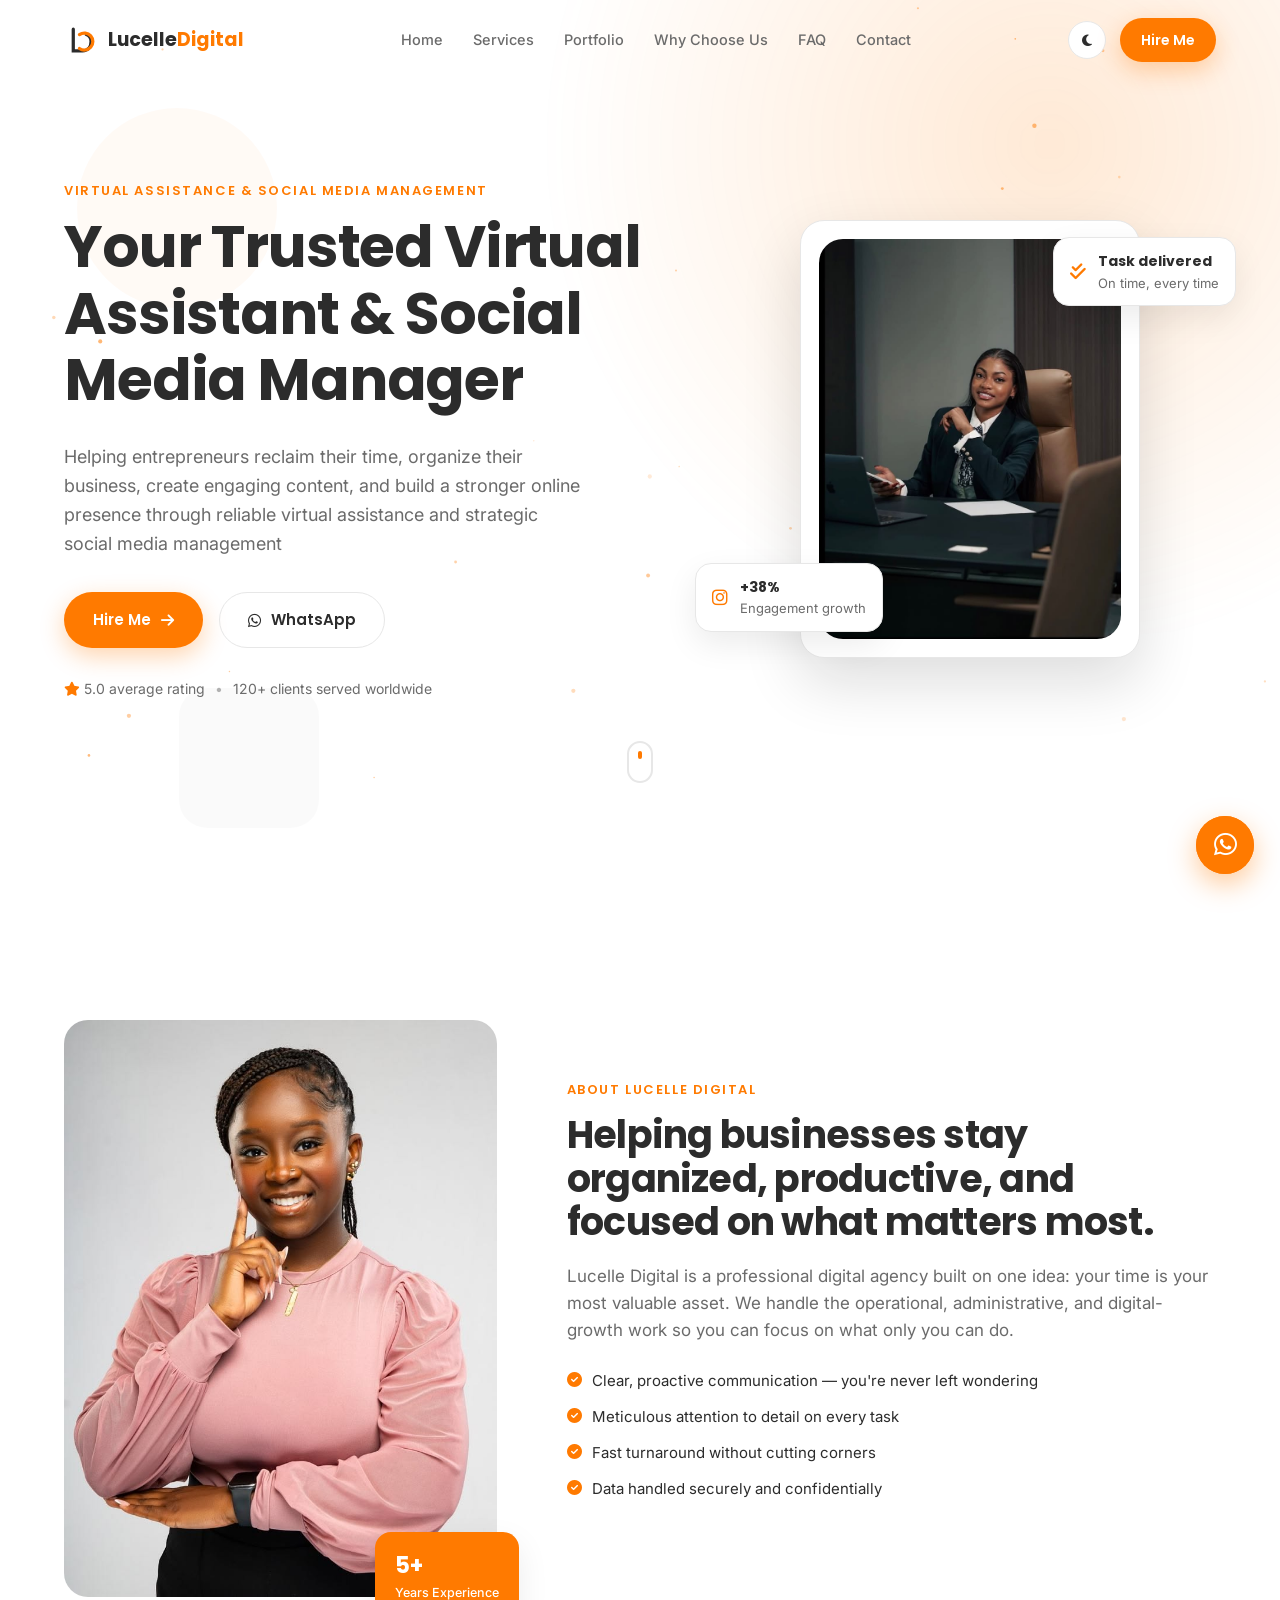
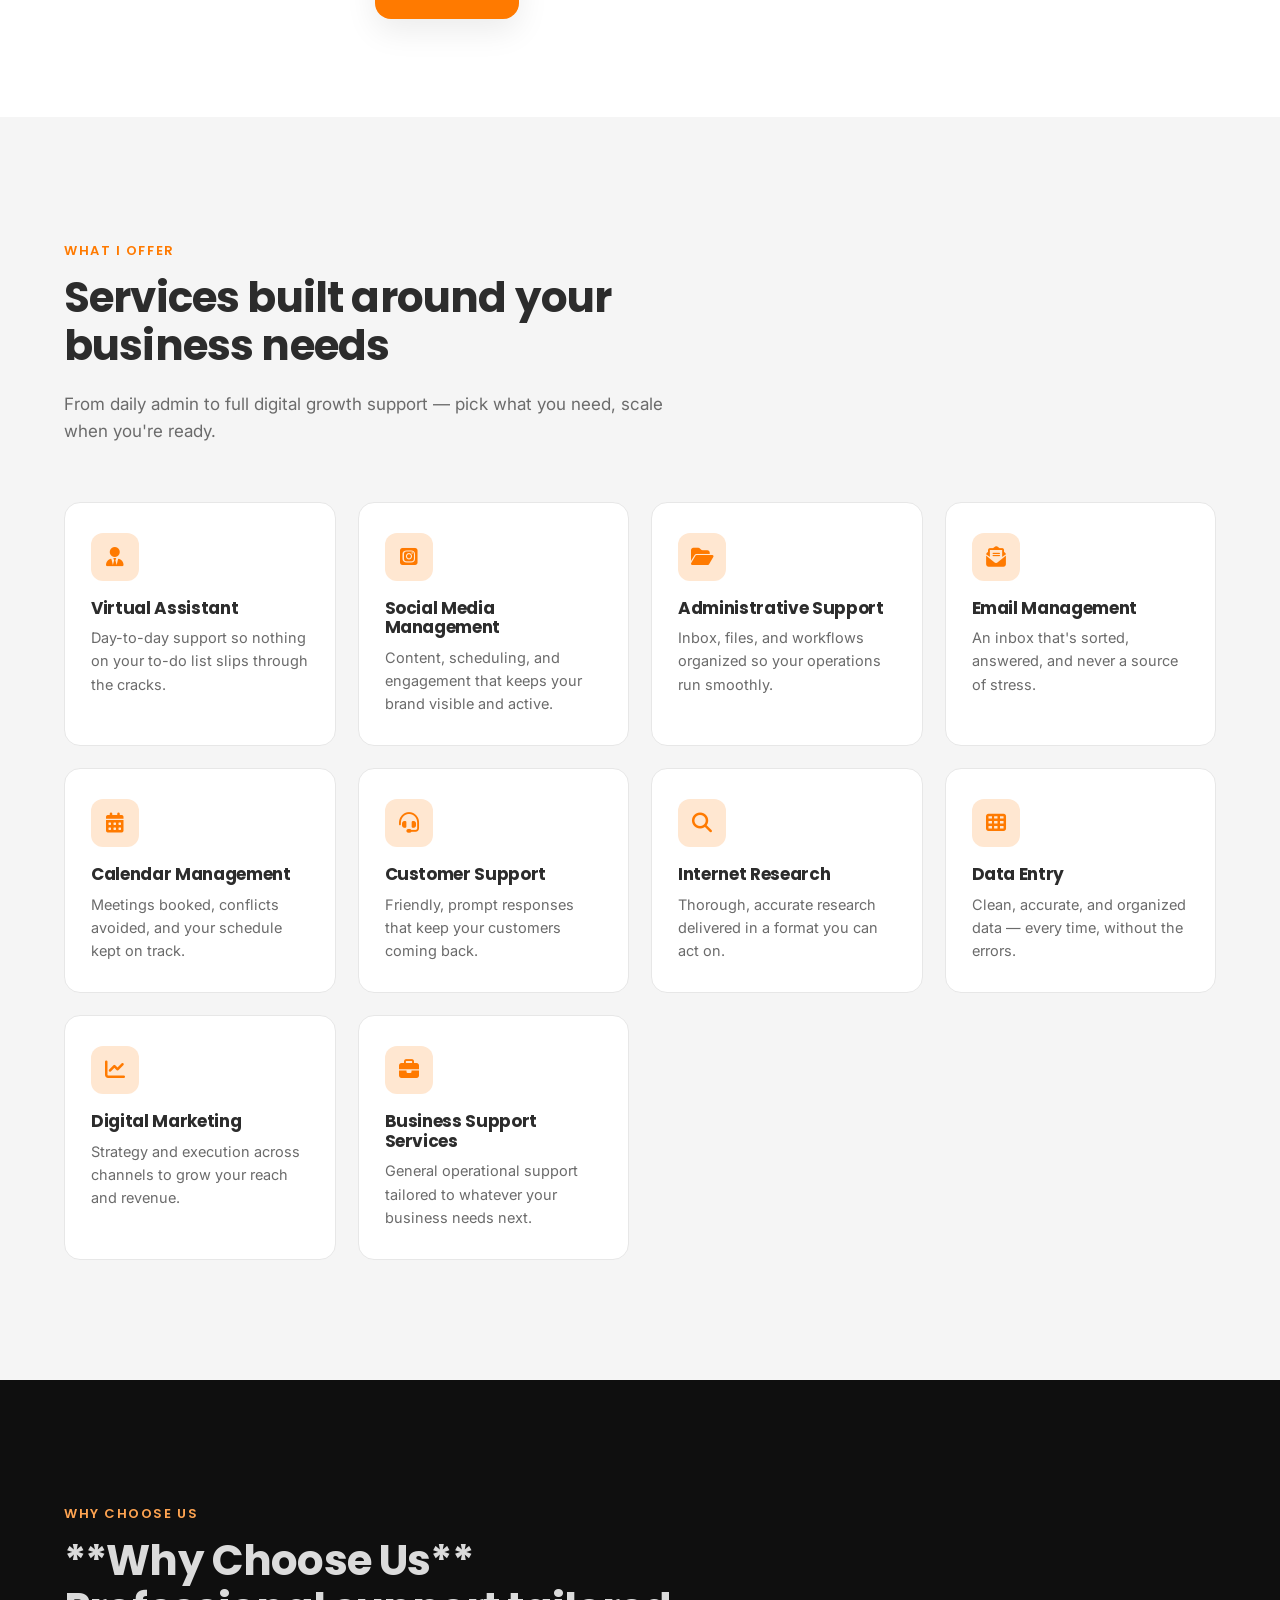
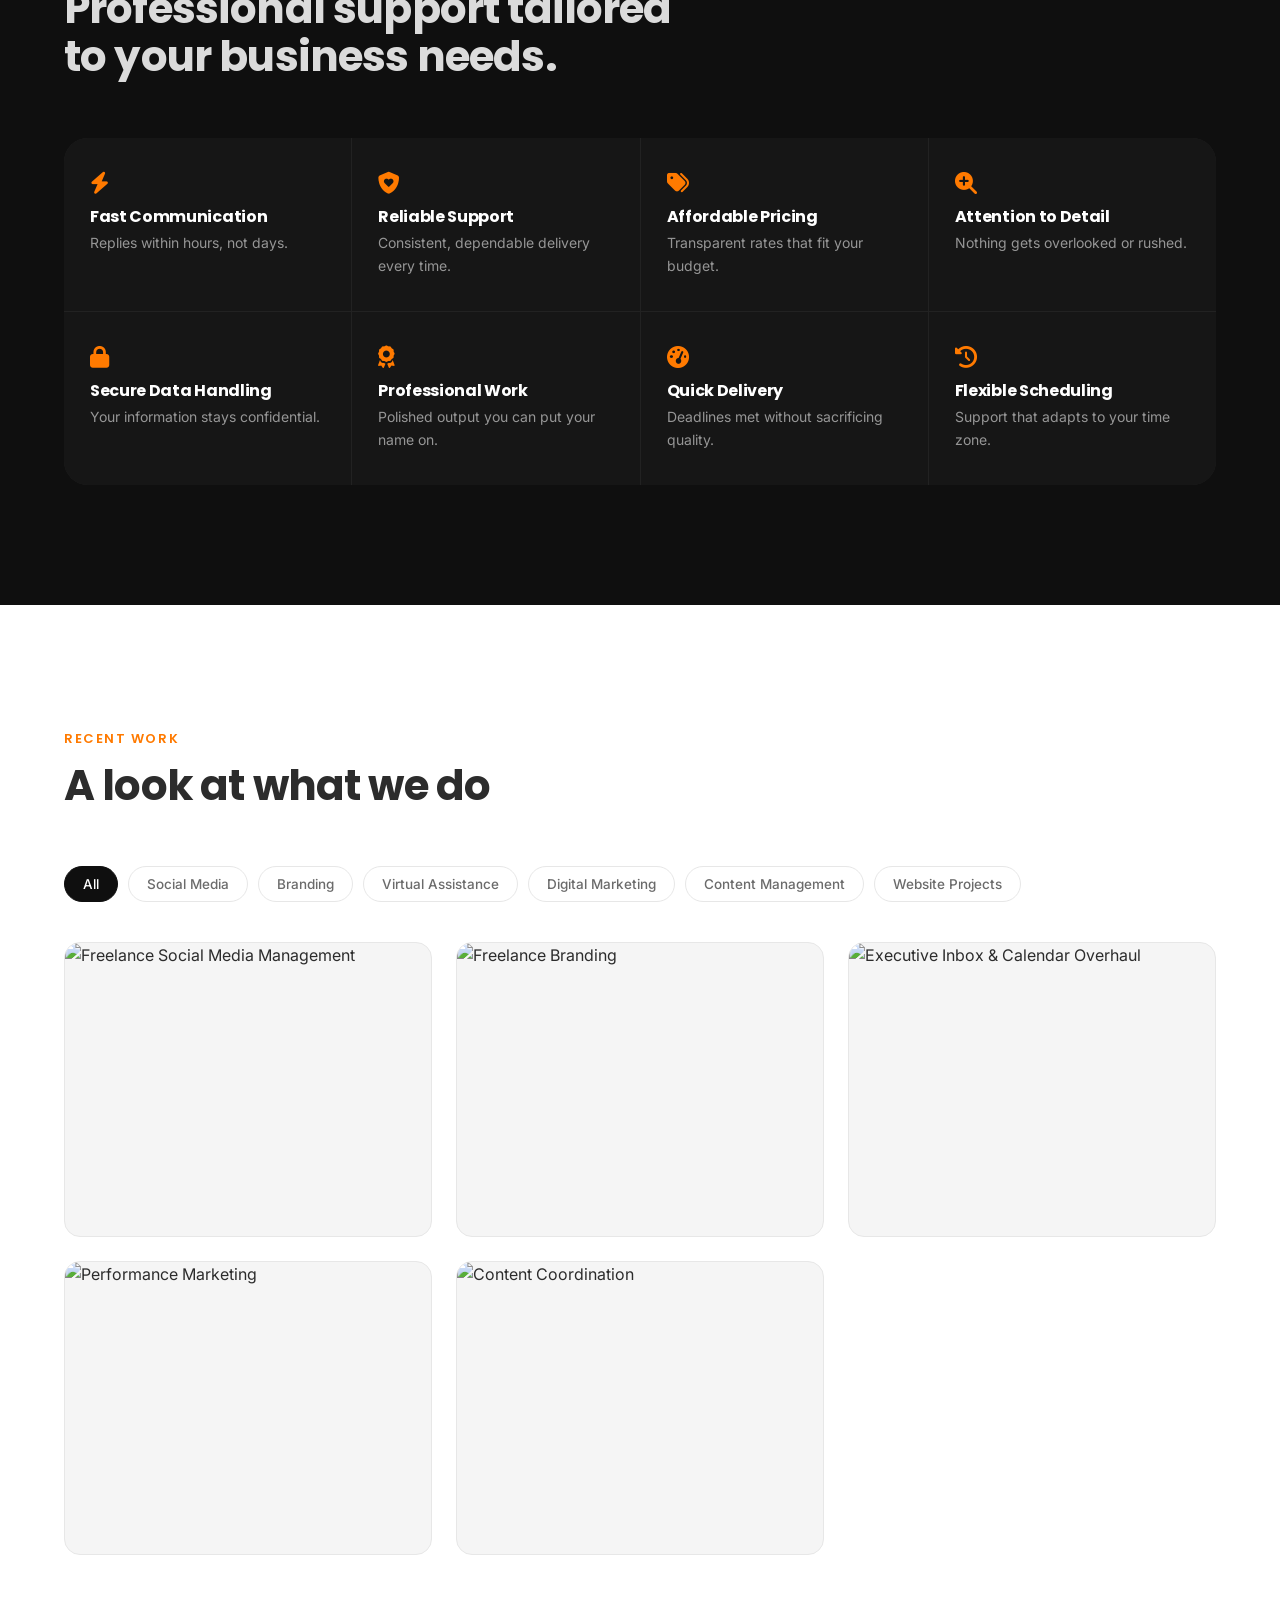
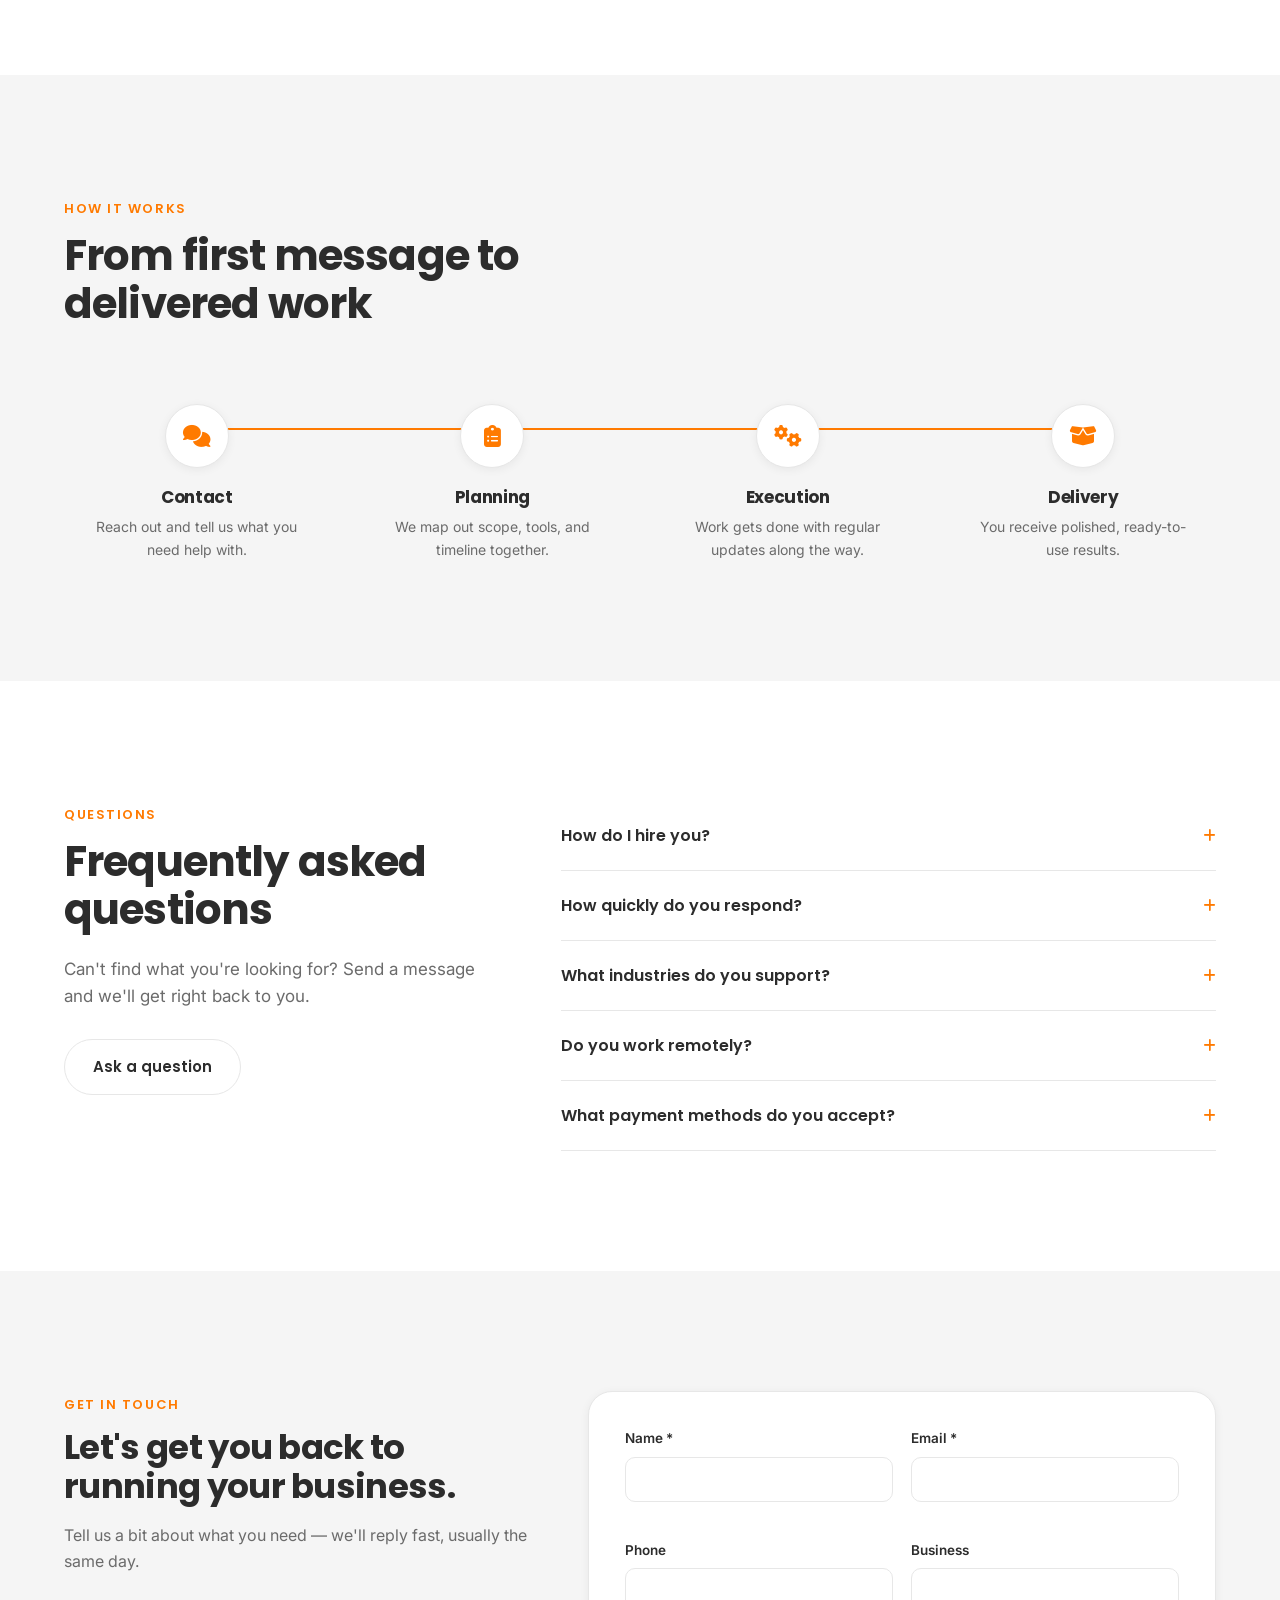
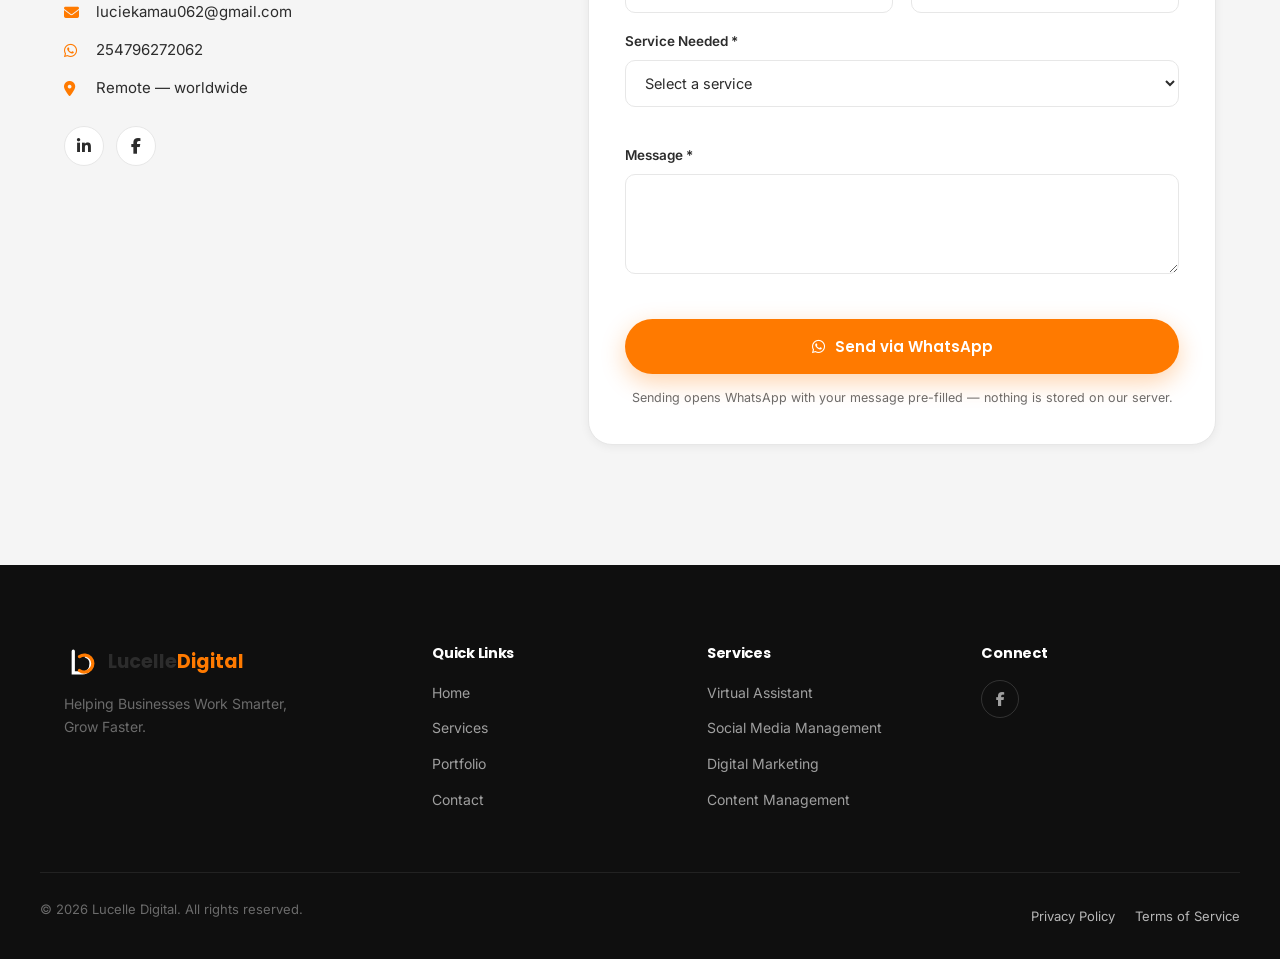
==== index.html @ af8c727b "Update print statement from 'Hello' to 'Goodbye'" ====
<!DOCTYPE html>
<html lang="en">
<head>
<meta charset="UTF-8">
<meta name="viewport" content="width=device-width, initial-scale=1.0">

<!-- ============ SEO — CUSTOMIZE THESE ============ -->
<title>Lucelle Digital — Virtual Assistant &amp; Social Media Manager</title>
<meta name="description" content="Lucelle Digital helps entrepreneurs and businesses save time and grow online through expert virtual assistance, social media management, and digital support services.">
<meta name="keywords" content="virtual assistant, social media management, administrative support, digital marketing, business support services">
<meta name="author" content="Lucelle Digital">
<link rel="canonical" href="https://www.lucelledigital.com/">

<!-- Open Graph -->
<meta property="og:type" content="website">
<meta property="og:title" content="Lucelle Digital — Helping Businesses Work Smarter, Grow Faster.">
<meta property="og:description" content="Expert virtual assistance, social media management, and digital business support — so you can focus on running your business.">
<meta property="og:image" content="https://www.lucelledigital.com/assets/og-cover.jpg">
<meta property="og:url" content="https://www.lucelledigital.com/">
<meta property="og:site_name" content="Lucelle Digital">

<!-- Twitter -->
<meta name="twitter:card" content="summary_large_image">
<meta name="twitter:title" content="Lucelle Digital — Helping Businesses Work Smarter, Grow Faster.">
<meta name="twitter:description" content="Expert virtual assistance, social media management, and digital business support.">
<meta name="twitter:image" content="https://www.lucelledigital.com/assets/og-cover.jpg">

<!-- Favicon — replace /assets/favicon.svg with final artwork -->
<link rel="icon" type="image/png" href="fav.png">
<link rel="apple-touch-icon" href="assets/favicon.svg">

<!-- Structured data -->
<script type="application/ld+json">
{
  "@context": "https://schema.org",
  "@type": "ProfessionalService",
  "name": "Lucelle Digital",
  "description": "Virtual assistant and digital growth agency offering social media management, administrative support, and business support services.",
  "url": "https://www.lucelledigital.com/",
  "telephone": "+1-000-000-0000",
  "priceRange": "$$",
  "areaServed": "Worldwide",
  "sameAs": [
    "https://www.instagram.com/lucelledigital",
    "https://www.linkedin.com/company/lucelledigital",
    "https://www.facebook.com/lucelledigital"
  ]
}
</script>

<!-- Fonts -->
<link rel="preconnect" href="https://fonts.googleapis.com">
<link rel="preconnect" href="https://fonts.gstatic.com" crossorigin>
<link href="https://fonts.googleapis.com/css2?family=Poppins:wght@500;600;700;800&family=Inter:wght@400;500;600&display=swap" rel="stylesheet">

<!-- Icons -->
<link rel="stylesheet" href="https://cdnjs.cloudflare.com/ajax/libs/font-awesome/6.5.1/css/all.min.css">
<style>
    /* =========================================================
   LUCELLE DIGITAL — DESIGN TOKENS
   ========================================================= */
:root {
  /* Brand colors */
  --black: #0F0F0F;
  --orange: #FF7A00;
  --orange-light: #FFA451;
  --orange-dim: #FFE7D1;
  --white: #FFFFFF;
  --gray-light: #F5F5F5;
  --gray-border: #E7E7E7;
  --text: #2C2C2C;
  --text-mute: #6B6B6B;

  /* Surfaces (light mode default) */
  --bg: var(--white);
  --surface: var(--gray-light);
  --surface-2: #FFFFFF;
  --ink: var(--text);
  --ink-mute: var(--text-mute);
  --line: var(--gray-border);
  --nav-bg: rgba(255,255,255,0.72);

  /* Type */
  --font-display: 'Poppins', sans-serif;
  --font-body: 'Inter', sans-serif;

  /* Layout */
  --container: 1200px;
  --radius-sm: 10px;
  --radius-md: 16px;
  --radius-lg: 24px;
  --shadow-sm: 0 2px 10px rgba(15,15,15,0.06);
  --shadow-md: 0 12px 32px rgba(15,15,15,0.08);
  --shadow-lg: 0 24px 60px rgba(15,15,15,0.14);
  --ease: cubic-bezier(0.22, 1, 0.36, 1);
}

[data-theme="dark"] {
  --bg: #0F0F0F;
  --surface: #171717;
  --surface-2: #1D1D1D;
  --ink: #F2F2F0;
  --ink-mute: #A6A6A3;
  --line: #2A2A2A;
  --nav-bg: rgba(15,15,15,0.65);
  --shadow-sm: 0 2px 10px rgba(0,0,0,0.35);
  --shadow-md: 0 12px 32px rgba(0,0,0,0.4);
  --shadow-lg: 0 24px 60px rgba(0,0,0,0.5);
}

/* =========================================================
   RESET / BASE
   ========================================================= */
*, *::before, *::after { box-sizing: border-box; }
html { scroll-behavior: smooth; }
@media (prefers-reduced-motion: reduce) {
  html { scroll-behavior: auto; }
  *, *::before, *::after { animation-duration: 0.001ms !important; animation-iteration-count: 1 !important; transition-duration: 0.001ms !important; scroll-behavior: auto !important; }
}

body {
  margin: 0;
  font-family: var(--font-body);
  background: var(--bg);
  color: var(--ink);
  line-height: 1.6;
  -webkit-font-smoothing: antialiased;
  transition: background .35s var(--ease), color .35s var(--ease);
}

h1, h2, h3, h4 { font-family: var(--font-display); color: var(--ink); margin: 0 0 .5em; line-height: 1.15; letter-spacing: -0.02em; }
p { margin: 0 0 1em; color: var(--ink-mute); }
a { color: inherit; text-decoration: none; }
ul { list-style: none; margin: 0; padding: 0; }
img { max-width: 100%; display: block; }
button { font-family: inherit; cursor: pointer; }
input, textarea, select { font-family: inherit; }

.container { max-width: var(--container); margin: 0 auto; padding: 0 24px; }

.skip-link {
  position: absolute; left: -999px; top: 0; background: var(--orange); color: #fff;
  padding: 12px 18px; z-index: 999; border-radius: 0 0 8px 0;
}
.skip-link:focus { left: 0; }

:focus-visible { outline: 2.5px solid var(--orange); outline-offset: 3px; }

.eyebrow {
  display: inline-block; font-family: var(--font-display); font-weight: 600;
  font-size: 13px; letter-spacing: .12em; text-transform: uppercase;
  color: var(--orange); margin-bottom: 12px;
}

.section-head { max-width: 640px; margin: 0 0 56px; }
.section-head h2 { font-size: clamp(28px, 3.6vw, 42px); }
.section-head__sub { font-size: 17px; }
.section-head--light h2, .section-head--light p:not(.eyebrow) { color: rgba(255,255,255,0.85); }
.section-head--light .eyebrow { color: var(--orange-light); }

/* Reveal-on-scroll */
[data-reveal] { opacity: 0; transform: translateY(28px); transition: opacity .7s var(--ease), transform .7s var(--ease); }
[data-reveal].is-visible { opacity: 1; transform: translateY(0); }

/* =========================================================
   BUTTONS
   ========================================================= */
.btn {
  position: relative; overflow: hidden; display: inline-flex; align-items: center; gap: 10px;
  font-family: var(--font-display); font-weight: 600; font-size: 15px;
  padding: 15px 28px; border-radius: 100px; border: 1.5px solid transparent;
  transition: transform .25s var(--ease), box-shadow .25s var(--ease), background .25s var(--ease), color .25s var(--ease);
  white-space: nowrap;
}
.btn--sm { padding: 10px 20px; font-size: 14px; }
.btn--block { width: 100%; justify-content: center; }
.btn--primary { background: var(--orange); color: #fff; box-shadow: 0 8px 24px rgba(255,122,0,0.32); }
.btn--primary:hover { transform: translateY(-2px); box-shadow: 0 14px 32px rgba(255,122,0,0.4); }
.btn--outline { background: transparent; border-color: var(--line); color: var(--ink); }
.btn--outline:hover { border-color: var(--orange); color: var(--orange); transform: translateY(-2px); }

.btn--ripple::after {
  content: ""; position: absolute; border-radius: 50%; background: rgba(255,255,255,0.5);
  width: 10px; height: 10px; transform: scale(0); opacity: 0; pointer-events: none;
  left: var(--rx, 50%); top: var(--ry, 50%); translate: -50% -50%;
}
.btn--ripple.is-rippling::after { animation: ripple .6s ease-out; }
@keyframes ripple { to { transform: scale(24); opacity: 0; } }

/* =========================================================
   NAVIGATION
   ========================================================= */
.nav-wrap {
  position: fixed; top: 0; left: 0; right: 0; z-index: 500;
  padding: 18px 0; transition: padding .3s var(--ease), background .3s var(--ease), box-shadow .3s var(--ease);
}
.nav-wrap.is-scrolled {
  padding: 10px 0; background: var(--nav-bg); backdrop-filter: blur(16px) saturate(160%);
  -webkit-backdrop-filter: blur(16px) saturate(160%); box-shadow: 0 1px 0 var(--line);
}
.nav { max-width: var(--container); margin: 0 auto; padding: 0 24px; display: flex; align-items: center; justify-content: space-between; gap: 24px; }

.nav__logo { display: flex; align-items: center; gap: 10px; }
.logo-mark { width: 34px; height: 34px; color: var(--ink); flex-shrink: 0; }
.nav__logo-text { font-family: var(--font-display); font-weight: 700; font-size: 19px; color: var(--ink); }
.nav__logo-text em { font-style: normal; color: var(--orange); }

.nav__links { display: flex; align-items: center; gap: 30px; }
.nav__links a {
  position: relative; font-size: 14.5px; font-weight: 500; color: var(--ink-mute);
  transition: color .2s;
}
.nav__links a::after {
  content: ""; position: absolute; left: 0; bottom: -6px; width: 0; height: 2px; background: var(--orange);
  transition: width .25s var(--ease);
}
.nav__links a:hover { color: var(--ink); }
.nav__links a:hover::after { width: 100%; }

.nav__actions { display: flex; align-items: center; gap: 14px; }
.theme-toggle {
  width: 38px; height: 38px; border-radius: 50%; border: 1.5px solid var(--line); background: var(--surface-2);
  color: var(--ink); display: flex; align-items: center; justify-content: center; transition: all .25s;
}
.theme-toggle:hover { border-color: var(--orange); color: var(--orange); }

.nav__burger { display: none; flex-direction: column; gap: 5px; width: 24px; background: none; border: none; padding: 4px; }
.nav__burger span { display: block; height: 2px; background: var(--ink); border-radius: 2px; transition: all .3s var(--ease); }
.nav__burger[aria-expanded="true"] span:nth-child(1) { transform: translateY(7px) rotate(45deg); }
.nav__burger[aria-expanded="true"] span:nth-child(2) { opacity: 0; }
.nav__burger[aria-expanded="true"] span:nth-child(3) { transform: translateY(-7px) rotate(-45deg); }

/* =========================================================
   HERO
   ========================================================= */
.hero {
  position: relative; min-height: 100vh; display: flex; flex-direction: column; justify-content: center;
  padding: 140px 0 80px; overflow: hidden; background: var(--bg);
}
.hero__bg { position: absolute; inset: 0; z-index: 0; overflow: hidden; }
.hero__gradient {
  position: absolute; top: -20%; right: -10%; width: 70%; height: 90%;
  background: radial-gradient(circle at 60% 40%, rgba(255,122,0,0.16), transparent 70%);
  filter: blur(10px);
}
.hero__shape { position: absolute; opacity: .5; }
.hero__shape--1 { width: 200px; top: 12%; left: 6%; fill: rgba(255,122,0,0.08); animation: float 9s ease-in-out infinite; }
.hero__shape--2 { width: 140px; bottom: 8%; left: 14%; fill: rgba(15,15,15,0.04); animation: float 11s ease-in-out infinite reverse; }
[data-theme="dark"] .hero__shape--2 { fill: rgba(255,255,255,0.05); }
.hero__lines { position: absolute; right: 0; bottom: 0; width: 50%; opacity: .8; }
@keyframes float { 0%,100% { transform: translateY(0) rotate(0deg); } 50% { transform: translateY(-22px) rotate(6deg); } }
.hero__particles { position: absolute; inset: 0; width: 100%; height: 100%; }

.hero__inner {
  position: relative; z-index: 1; max-width: var(--container); margin: 0 auto; padding: 0 24px;
  display: grid; grid-template-columns: 1.1fr 0.9fr; gap: 60px; align-items: center;
}
.hero__title { font-size: clamp(34px, 4.6vw, 58px); max-width: 620px; }
.hero__subtitle { font-size: 18px; max-width: 520px; margin-bottom: 34px; }
.hero__actions { display: flex; gap: 16px; flex-wrap: wrap; margin-bottom: 30px; }
.hero__proof { display: flex; align-items: center; gap: 10px; font-size: 14px; color: var(--ink-mute); }
.hero__proof i { color: var(--orange); }
.hero__proof .dot { opacity: .5; }

.hero__visual { position: relative; display: flex; align-items: center; justify-content: center; }
.hero__card--main {
  background: var(--surface-2); border: 1px solid var(--line); border-radius: var(--radius-lg);
  box-shadow: var(--shadow-lg); padding: 18px; width: 100%; max-width: 340px;
  animation: floatCard 6s ease-in-out infinite;
}
.hero__illustration { width: 100%; height: auto; }
@keyframes floatCard { 0%,100% { transform: translateY(0); } 50% { transform: translateY(-14px); } }

.hero__card--float {
  position: absolute; display: flex; align-items: center; gap: 12px;
  background: var(--surface-2); border: 1px solid var(--line); border-radius: var(--radius-md);
  box-shadow: var(--shadow-md); padding: 12px 16px; font-size: 13px;
}
.hero__card--float i { color: var(--orange); font-size: 18px; }
.hero__card--float strong { display: block; font-size: 14px; font-family: var(--font-display); }
.hero__card--float span { color: var(--ink-mute); }
.hero__card--float1 { top: 4%; right: -4%; animation: floatCard 7s ease-in-out infinite .5s; }
.hero__card--float2 { bottom: 6%; left: -6%; animation: floatCard 8s ease-in-out infinite 1s; }
.hero__img { width: 100%; height: auto; border-radius: var(--radius-lg); }

.hero__scroll {
  position: relative; z-index: 1; margin: 40px auto 0; width: 26px; height: 42px; border: 2px solid var(--line);
  border-radius: 20px; display: flex; justify-content: center; padding-top: 8px;
}
.hero__scroll span { width: 4px; height: 8px; background: var(--orange); border-radius: 3px; animation: scrollDot 1.8s ease-in-out infinite; }
@keyframes scrollDot { 0% { opacity: 1; transform: translateY(0); } 70% { opacity: 0; transform: translateY(12px); } 100% { opacity: 0; } }

/* =========================================================
   ABOUT
   ========================================================= */
.about { padding: 120px 0; background: var(--bg); }
.about__grid { display: grid; grid-template-columns: 0.8fr 1.2fr; gap: 70px; align-items: center; }
.about__frame { position: relative; }
.about__frame svg { width: 100%; border-radius: var(--radius-lg); }
.about__badge {
  position: absolute; bottom: -22px; right: -22px; background: var(--orange); color: #fff;
  padding: 16px 20px; border-radius: var(--radius-md); box-shadow: var(--shadow-md);
  display: flex; flex-direction: column; font-size: 12.5px; font-weight: 500;
}
.about__badge strong { font-family: var(--font-display); font-size: 22px; }

.about__content h2 { font-size: clamp(28px, 3.4vw, 38px); }
.about__lead { font-size: 17px; }
.about__points { display: grid; gap: 12px; margin: 24px 0 40px; }
.about__points li { display: flex; align-items: flex-start; gap: 10px; font-size: 15px; color: var(--ink); }
.about__points i { color: var(--orange); margin-top: 3px; }
.about__img { width: 100%; height: auto; border-radius: var(--radius-lg); }

.stats { display: grid; grid-template-columns: repeat(4, 1fr); gap: 20px; padding-top: 32px; border-top: 1px solid var(--line); }
.stat__num { display: block; font-family: var(--font-display); font-weight: 700; font-size: clamp(26px,3vw,34px); color: var(--ink); }
.stat__label { font-size: 13px; color: var(--ink-mute); }

/* =========================================================
   SERVICES
   ========================================================= */
.services { padding: 120px 0; background: var(--surface); }
.services__grid { display: grid; grid-template-columns: repeat(4, 1fr); gap: 22px; }
.service-card {
  background: var(--surface-2); border: 1px solid var(--line); border-radius: var(--radius-md);
  padding: 30px 26px; transition: transform .3s var(--ease), box-shadow .3s var(--ease), border-color .3s;
}
.service-card:hover { transform: translateY(-6px); box-shadow: var(--shadow-md); border-color: transparent; }
.service-card i {
  width: 48px; height: 48px; display: flex; align-items: center; justify-content: center;
  border-radius: 12px; background: var(--orange-dim); color: var(--orange); font-size: 20px; margin-bottom: 18px;
  transition: background .3s, color .3s;
}
[data-theme="dark"] .service-card i { background: rgba(255,122,0,0.14); }
.service-card:hover i { background: var(--orange); color: #fff; }
.service-card h3 { font-size: 17px; margin-bottom: 8px; }
.service-card p { font-size: 14.5px; margin: 0; }

/* =========================================================
   WHY US
   ========================================================= */
.why-us { padding: 120px 0; background: var(--black); }
.features { display: grid; grid-template-columns: repeat(4, 1fr); gap: 1px; background: rgba(255,255,255,0.08); border-radius: var(--radius-lg); overflow: hidden; }
.feature { background: #161616; padding: 34px 26px; transition: background .3s; }
.feature:hover { background: #1D1D1D; }
.feature i { color: var(--orange); font-size: 22px; margin-bottom: 14px; }
.feature h3 { color: #fff; font-size: 16px; margin-bottom: 6px; }
.feature p { color: rgba(255,255,255,0.55); font-size: 14px; margin: 0; }

/* =========================================================
   PORTFOLIO
   ========================================================= */
.portfolio { padding: 120px 0; background: var(--bg); }
.portfolio__filters { display: flex; flex-wrap: wrap; gap: 10px; margin-bottom: 40px; }
.filter-btn {
  padding: 9px 18px; border-radius: 100px; border: 1.5px solid var(--line); background: transparent;
  color: var(--ink-mute); font-size: 13.5px; font-weight: 500; transition: all .25s;
}
.filter-btn:hover { border-color: var(--orange); color: var(--orange); }
.filter-btn.is-active { background: var(--black); border-color: var(--black); color: #fff; }
[data-theme="dark"] .filter-btn.is-active { background: var(--orange); border-color: var(--orange); }

.portfolio__grid { display: grid; grid-template-columns: repeat(3, 1fr); gap: 24px; }
.portfolio-card {
  position: relative; border-radius: var(--radius-md); overflow: hidden; cursor: pointer;
  aspect-ratio: 4/3.2; background: var(--surface); border: 1px solid var(--line);
}
.portfolio-card img { width: 100%; height: 100%; object-fit: cover; transition: transform .5s var(--ease); }
.portfolio-card:hover img { transform: scale(1.08); }
.portfolio-card__overlay {
  position: absolute; inset: 0; background: linear-gradient(0deg, rgba(15,15,15,0.85), transparent 60%);
  display: flex; flex-direction: column; justify-content: flex-end; padding: 22px; opacity: 0; transition: opacity .3s;
}
.portfolio-card:hover .portfolio-card__overlay { opacity: 1; }
.portfolio-card__overlay span { color: var(--orange-light); font-size: 12px; font-weight: 600; text-transform: uppercase; letter-spacing: .06em; margin-bottom: 4px; }
.portfolio-card__overlay h3 { color: #fff; font-size: 17px; margin: 0; }
.portfolio-card.is-hidden { display: none; }

/* Modal */
.modal { position: fixed; inset: 0; z-index: 900; display: flex; align-items: center; justify-content: center; padding: 24px; }
.modal[hidden] { display: none; }
.modal__overlay { position: absolute; inset: 0; background: rgba(15,15,15,0.72); backdrop-filter: blur(4px); animation: fadeIn .25s; }
.modal__panel {
  position: relative; background: var(--bg); border-radius: var(--radius-lg); max-width: 720px; width: 100%;
  max-height: 88vh; overflow-y: auto; box-shadow: var(--shadow-lg); animation: modalIn .35s var(--ease);
}
@keyframes fadeIn { from { opacity: 0; } to { opacity: 1; } }
@keyframes modalIn { from { opacity: 0; transform: translateY(24px) scale(.97); } to { opacity: 1; transform: translateY(0) scale(1); } }
.modal__close {
  position: absolute; top: 16px; right: 16px; width: 36px; height: 36px; border-radius: 50%; border: none;
  background: rgba(15,15,15,0.6); color: #fff; font-size: 20px; line-height: 1; z-index: 2;
}
.modal__img { width: 100%; aspect-ratio: 16/9; object-fit: cover; }
.modal__body { padding: 28px 30px 34px; }
.modal__tag { color: var(--orange); font-weight: 600; font-size: 12.5px; text-transform: uppercase; letter-spacing: .06em; }
.modal__body h3 { margin: 8px 0 12px; font-size: 24px; }
.modal__meta { display: grid; grid-template-columns: 1fr 1fr; gap: 20px; margin-top: 18px; padding-top: 18px; border-top: 1px solid var(--line); }
.modal__meta strong { display: block; font-size: 13px; color: var(--ink); margin-bottom: 4px; }
.modal__meta p { font-size: 14px; margin: 0; }

/* =========================================================
   PROCESS / TIMELINE
   ========================================================= */
.process { padding: 120px 0; background: var(--surface); }
.timeline { position: relative; display: grid; grid-template-columns: repeat(4, 1fr); gap: 30px; padding-top: 20px; }
.timeline__line { position: absolute; top: 44px; left: 12%; right: 12%; height: 2px; background: var(--line); z-index: 0; }
.timeline__progress { display: block; height: 100%; width: 0%; background: var(--orange); transition: width 1.4s var(--ease); }
.timeline__step { position: relative; z-index: 1; text-align: center; }
.timeline__icon {
  width: 64px; height: 64px; border-radius: 50%; background: var(--surface-2); border: 1px solid var(--line);
  display: flex; align-items: center; justify-content: center; margin: 0 auto 20px; font-size: 22px; color: var(--orange);
  box-shadow: var(--shadow-sm);
}
.timeline__step h3 { font-size: 17px; }
.timeline__step p { font-size: 14px; max-width: 220px; margin: 0 auto; }

/* =========================================================
   TESTIMONIALS
   ========================================================= */
.testimonials { padding: 120px 0; background: var(--black); overflow: hidden; }
.testimonial-slider { max-width: 720px; margin: 0 auto; }
.testimonial-track { display: flex; transition: transform .5s var(--ease); }
.testimonial-slide { flex: 0 0 100%; padding: 4px; }
.testimonial-slide__card {
  background: #171717; border: 1px solid rgba(255,255,255,0.08); border-radius: var(--radius-lg);
  padding: 40px; text-align: center;
}
.testimonial-slide__stars { color: var(--orange); margin-bottom: 18px; font-size: 15px; }
.testimonial-slide__quote { color: #fff; font-size: 19px; font-family: var(--font-display); font-weight: 500; line-height: 1.5; margin-bottom: 24px; }
.testimonial-slide__person { display: flex; align-items: center; justify-content: center; gap: 12px; }
.testimonial-slide__avatar { width: 46px; height: 46px; border-radius: 50%; overflow: hidden; flex-shrink: 0; }
.testimonial-slide__avatar img { width: 100%; height: 100%; object-fit: cover; }
.testimonial-slide__person strong { display: block; color: #fff; font-size: 14.5px; }
.testimonial-slide__person span { color: rgba(255,255,255,0.5); font-size: 13px; }

.testimonial-nav { display: flex; align-items: center; justify-content: center; gap: 20px; margin-top: 34px; }
.testimonial-nav button {
  width: 42px; height: 42px; border-radius: 50%; border: 1px solid rgba(255,255,255,0.15); background: transparent;
  color: #fff; display: flex; align-items: center; justify-content: center; transition: all .25s;
}
.testimonial-nav button:hover { background: var(--orange); border-color: var(--orange); }
.testimonial-dots { display: flex; gap: 8px; }
.testimonial-dots button { width: 8px; height: 8px; border-radius: 50%; background: rgba(255,255,255,0.25); border: none; padding: 0; }
.testimonial-dots button.is-active { background: var(--orange); width: 22px; border-radius: 5px; }

/* =========================================================
   FAQ
   ========================================================= */
.faq { padding: 120px 0; background: var(--bg); }
.faq__grid { display: grid; grid-template-columns: 0.8fr 1.2fr; gap: 60px; }
.faq__head { margin: 0; }
.faq__head .btn { margin-top: 12px; }

.accordion__item { border-bottom: 1px solid var(--line); }
.accordion__trigger {
  width: 100%; display: flex; align-items: center; justify-content: space-between; gap: 20px;
  background: none; border: none; padding: 22px 0; text-align: left; font-family: var(--font-display);
  font-size: 16px; font-weight: 600; color: var(--ink);
}
.accordion__trigger i { color: var(--orange); transition: transform .3s var(--ease); font-size: 14px; flex-shrink: 0; }
.accordion__trigger[aria-expanded="true"] i { transform: rotate(45deg); }
.accordion__panel { max-height: 0; overflow: hidden; transition: max-height .35s var(--ease); }
.accordion__panel p { padding-bottom: 22px; margin: 0; font-size: 15px; }

/* =========================================================
   CONTACT
   ========================================================= */
.contact { padding: 120px 0; background: var(--surface); }
.contact__grid { display: grid; grid-template-columns: 0.85fr 1.15fr; gap: 60px; }
.contact__info h2 { font-size: clamp(26px, 3vw, 34px); }
.contact__list { display: grid; gap: 14px; margin: 26px 0; }
.contact__list li { display: flex; align-items: center; gap: 12px; font-size: 15px; color: var(--ink); }
.contact__list i { color: var(--orange); width: 20px; }
.contact__socials { display: flex; gap: 12px; }
.contact__socials a {
  width: 40px; height: 40px; border-radius: 50%; border: 1px solid var(--line); background: var(--surface-2);
  display: flex; align-items: center; justify-content: center; transition: all .25s;
}
.contact__socials a:hover { background: var(--orange); border-color: var(--orange); color: #fff; transform: translateY(-3px); }

.contact__form { background: var(--surface-2); border: 1px solid var(--line); border-radius: var(--radius-lg); padding: 36px; box-shadow: var(--shadow-sm); }
.form-row { display: grid; grid-template-columns: 1fr 1fr; gap: 18px; }
.form-field { margin-bottom: 18px; }
.form-field label { display: block; font-size: 13.5px; font-weight: 600; margin-bottom: 7px; color: var(--ink); }
.form-field input, .form-field select, .form-field textarea {
  width: 100%; padding: 13px 15px; border-radius: 10px; border: 1.5px solid var(--line);
  background: var(--bg); color: var(--ink); font-size: 14.5px; transition: border-color .2s, box-shadow .2s;
}
.form-field input:focus, .form-field select:focus, .form-field textarea:focus {
  border-color: var(--orange); box-shadow: 0 0 0 4px rgba(255,122,0,0.12); outline: none;
}
.form-field textarea { resize: vertical; min-height: 100px; }
.form-error { display: block; font-size: 12.5px; color: #E64A19; min-height: 16px; margin-top: 4px; }
.form-field.has-error input, .form-field.has-error select, .form-field.has-error textarea { border-color: #E64A19; }
.form-note { font-size: 12.5px; color: var(--ink-mute); text-align: center; margin: 14px 0 0; }

/* =========================================================
   FOOTER
   ========================================================= */
.footer { background: var(--black); color: rgba(255,255,255,0.7); padding: 80px 0 0; }
.footer .logo-mark { color: #fff; }
.footer__grid { display: grid; grid-template-columns: 1.4fr 1fr 1fr 1fr; gap: 40px; padding-bottom: 60px; border-bottom: 1px solid rgba(255,255,255,0.08); }
.footer__brand p { margin-top: 14px; font-size: 14px; max-width: 240px; }
.footer__col h4 { color: #fff; font-size: 14.5px; margin-bottom: 18px; }
.footer__col ul { display: grid; gap: 10px; }
.footer__col a { font-size: 14px; color: rgba(255,255,255,0.6); transition: color .2s; }
.footer__col a:hover { color: var(--orange); }
.footer__socials { display: flex; gap: 10px; }
.footer__socials a {
  width: 38px; height: 38px; border-radius: 50%; border: 1px solid rgba(255,255,255,0.15);
  display: flex; align-items: center; justify-content: center; transition: all .25s;
}
.footer__socials a:hover { background: var(--orange); border-color: var(--orange); color: #fff; }
.footer__bottom { display: flex; align-items: center; justify-content: space-between; padding: 26px 0; font-size: 13px; }
.footer__legal { display: flex; gap: 20px; }
.footer__legal a:hover { color: var(--orange); }

/* =========================================================
   FLOATING ELEMENTS
   ========================================================= */
.whatsapp-float {
  position: fixed; bottom: 26px; right: 26px; width: 58px; height: 58px; border-radius: 50%;
  background: var(--orange); color: #fff; display: flex; align-items: center; justify-content: center;
  font-size: 26px; box-shadow: 0 10px 28px rgba(255,122,0,0.4); z-index: 400; transition: transform .25s;
}
.whatsapp-float::before {
  content: ""; position: absolute; inset: 0; border-radius: 50%; background: var(--orange);
  animation: pulse 2.4s ease-out infinite; z-index: -1;
}
.whatsapp-float:hover { transform: scale(1.08); }
@keyframes pulse { 0% { transform: scale(1); opacity: .5; } 100% { transform: scale(1.9); opacity: 0; } }

.back-to-top {
  position: fixed; bottom: 26px; right: 96px; width: 46px; height: 46px; border-radius: 50%;
  background: var(--surface-2); border: 1px solid var(--line); color: var(--ink); display: flex;
  align-items: center; justify-content: center; box-shadow: var(--shadow-sm); z-index: 400;
  opacity: 0; pointer-events: none; transform: translateY(10px); transition: all .3s var(--ease);
}
.back-to-top.is-visible { opacity: 1; pointer-events: auto; transform: translateY(0); }
.back-to-top:hover { color: var(--orange); border-color: var(--orange); }

.toast {
  position: fixed; top: 26px; left: 50%; translate: -50% 0; background: var(--black); color: #fff;
  padding: 14px 26px; border-radius: 100px; font-size: 14px; font-weight: 500; z-index: 999;
  box-shadow: var(--shadow-lg); opacity: 0; pointer-events: none; transition: all .35s var(--ease);
  display: flex; align-items: center; gap: 10px;
}
.toast.is-visible { opacity: 1; top: 40px; }
.toast i { color: var(--orange); }

/* =========================================================
   RESPONSIVE
   ========================================================= */
@media (max-width: 1080px) {
  .services__grid { grid-template-columns: repeat(3, 1fr); }
  .features { grid-template-columns: repeat(2, 1fr); }
  .portfolio__grid { grid-template-columns: repeat(2, 1fr); }
}

@media (max-width: 900px) {
  .nav__links { position: fixed; top: 0; right: -100%; height: 100vh; width: min(320px, 80vw);
    background: var(--bg); flex-direction: column; justify-content: center; align-items: flex-start;
    padding: 40px; gap: 26px; box-shadow: var(--shadow-lg); transition: right .35s var(--ease); z-index: 100; }
  .nav__links.is-open { right: 0; }
  .nav__cta { display: none; }
  .nav__burger { display: flex; }

  .hero__inner { grid-template-columns: 1fr; text-align: center; }
  .hero__content { order: 2; }
  .hero__actions, .hero__proof { justify-content: center; }
  .hero__visual { order: 1; margin-bottom: 20px; }
  .hero__subtitle { margin-left: auto; margin-right: auto; }

  .about__grid, .faq__grid, .contact__grid { grid-template-columns: 1fr; }
  .about__media { max-width: 320px; margin: 0 auto; }
  .stats { grid-template-columns: repeat(2, 1fr); }

  .services__grid { grid-template-columns: repeat(2, 1fr); }
  .features { grid-template-columns: 1fr 1fr; }
  .timeline { grid-template-columns: 1fr 1fr; gap: 40px; }
  .timeline__line { display: none; }
  .portfolio__grid { grid-template-columns: 1fr 1fr; }
  .footer__grid { grid-template-columns: 1fr 1fr; }
}

@media (max-width: 620px) {
  .hero { padding-top: 120px; }
  .services__grid, .features, .timeline, .portfolio__grid { grid-template-columns: 1fr; }
  .form-row { grid-template-columns: 1fr; }
  .footer__grid { grid-template-columns: 1fr; }
  .footer__bottom { flex-direction: column; gap: 12px; text-align: center; }
  .stats { grid-template-columns: 1fr 1fr; }
  .back-to-top { right: 20px; bottom: 96px; }
  .whatsapp-float { right: 20px; bottom: 20px; }
  .hero__card--float { display: none; }
  .modal__meta { grid-template-columns: 1fr; }
}

</style>
</head>
<body>

<!-- Skip link for accessibility -->
<a href="#main" class="skip-link">Skip to content</a>

<!-- ============ NAVIGATION ============ -->
<header class="nav-wrap" id="navWrap">
  <nav class="nav" aria-label="Primary">
    <a href="#home" class="nav__logo" aria-label="Lucelle Digital home">
      <svg viewBox="0 0 44 44" class="logo-mark" aria-hidden="true">
        <path d="M12 8 L12 36 L24 36 C31 36 35 31 35 24 C35 19.5 32.5 16.3 28.8 15" stroke="currentColor" stroke-width="4.2" fill="none" stroke-linecap="round"/>
        <path d="M20 15 A11 11 0 1 1 20 33" stroke="var(--orange)" stroke-width="4.2" fill="none" stroke-linecap="round"/>
      </svg>
      <span class="nav__logo-text">Lucelle<em>Digital</em></span>
    </a>

    <ul class="nav__links" id="navLinks">
      <li><a href="#home">Home</a></li>
      <li><a href="#services">Services</a></li>
      <li><a href="#portfolio">Portfolio</a></li>
      <li><a href="#why-us">Why Choose Us</a></li>
      <li><a href="#faq">FAQ</a></li>
      <li><a href="#contact">Contact</a></li>
    </ul>

    <div class="nav__actions">
      <button class="theme-toggle" id="themeToggle" aria-label="Toggle dark mode" aria-pressed="false">
        <i class="fa-solid fa-moon" aria-hidden="true"></i>
      </button>
      <a href="#contact" class="btn btn--sm btn--primary nav__cta">Hire Me</a>
      <button class="nav__burger" id="navBurger" aria-label="Open menu" aria-expanded="false">
        <span></span><span></span><span></span>
      </button>
    </div>
  </nav>
</header>

<main id="main">

<!-- ============ HERO ============ -->
<section class="hero" id="home">
  <div class="hero__bg" aria-hidden="true">
    <div class="hero__gradient"></div>
    <svg class="hero__shape hero__shape--1" viewBox="0 0 200 200"><circle cx="100" cy="100" r="100"/></svg>
    <svg class="hero__shape hero__shape--2" viewBox="0 0 200 200"><rect x="0" y="0" width="200" height="200" rx="40"/></svg>
    <svg class="hero__lines" viewBox="0 0 400 400" fill="none">
      <path d="M0 320 C 100 260, 300 380, 400 300" stroke="url(#lineGrad)" stroke-width="1.5"/>
      <path d="M0 200 C 120 140, 260 260, 400 180" stroke="url(#lineGrad)" stroke-width="1.5"/>
      <defs>
        <linearGradient id="lineGrad" x1="0" y1="0" x2="400" y2="0">
          <stop offset="0" stop-color="#FF7A00" stop-opacity="0"/>
          <stop offset="0.5" stop-color="#FF7A00" stop-opacity="0.6"/>
          <stop offset="1" stop-color="#FF7A00" stop-opacity="0"/>
        </linearGradient>
      </defs>
    </svg>
    <canvas id="particles" class="hero__particles"></canvas>
  </div>

  <div class="hero__inner">
    <div class="hero__content" data-reveal>
      <p class="eyebrow">Virtual Assistance &amp; Social Media Management</p>
      <h1 class="hero__title">Your Trusted Virtual Assistant &amp; Social Media Manager</h1>
      <p class="hero__subtitle">Helping entrepreneurs reclaim their time, organize their business, create engaging content, and build a stronger online presence through reliable virtual assistance and strategic social media management</p>
      <div class="hero__actions">
        <a href="#contact" class="btn btn--primary btn--ripple">Hire Me <i class="fa-solid fa-arrow-right"></i></a>
        <a href="https://wa.me/+254115532522" target="_blank" rel="noopener" class="btn btn--outline btn--ripple"><i class="fa-brands fa-whatsapp"></i> WhatsApp</a>
      </div>
      <div class="hero__proof">
        <span><i class="fa-solid fa-star"></i> 5.0 average rating</span>
        <span class="dot">•</span>
        <span>120+ clients served worldwide</span>
      </div>
    </div>

    <div class="hero__visual" data-reveal>
      <div class="hero__card hero__card--main">
        <img class="hero__img" src="luce.jpg" alt="Lucelle Digital">
        <!--svg viewBox="0 0 240 300" class="hero__illustration" aria-hidden="true">
          <rect x="10" y="10" width="220" height="150" rx="14" fill="#1A1A1A"/>
          <rect x="24" y="26" width="90" height="8" rx="4" fill="#FF7A00"/>
          <rect x="24" y="44" width="150" height="6" rx="3" fill="#3A3A3A"/>
          <rect x="24" y="58" width="120" height="6" rx="3" fill="#3A3A3A"/>
          <rect x="24" y="80" width="60" height="46" rx="8" fill="#FF7A00" opacity="0.9"/>
          <rect x="92" y="80" width="60" height="46" rx="8" fill="#2C2C2C"/>
          <rect x="160" y="80" width="46" height="46" rx="8" fill="#2C2C2C"/>
          <circle cx="120" cy="200" r="46" fill="#FF7A00" opacity="0.12"/>
          <circle cx="120" cy="200" r="30" fill="#FF7A00"/>
          <path d="M108 200 l8 8 18-18" stroke="#0F0F0F" stroke-width="5" fill="none" stroke-linecap="round" stroke-linejoin="round"/>
          <rect x="30" y="252" width="180" height="10" rx="5" fill="#F5F5F5" stroke="#E5E5E5"/>
          <rect x="30" y="270" width="120" height="10" rx="5" fill="#F5F5F5" stroke="#E5E5E5"/>
        </svg-->
      </div>
      <div class="hero__card hero__card--float hero__card--float1">
        <i class="fa-solid fa-check-double"></i>
        <div><strong>Task delivered</strong><span>On time, every time</span></div>
      </div>
      <div class="hero__card hero__card--float hero__card--float2">
        <i class="fa-brands fa-instagram"></i>
        <div><strong>+38%</strong><span>Engagement growth</span></div>
      </div>
    </div>
  </div>

  <a href="#about" class="hero__scroll" aria-label="Scroll to content"><span></span></a>
</section>

<!-- ============ ABOUT ============ -->
<section class="about" id="about">
  <div class="container about__grid">
    <div class="about__media" data-reveal>
      <div class="about__frame">
        <img src="LUCEL.jpg" alt="Lucelle Digital" class="about__img">
        <!--svg viewBox="0 0 260 320" aria-hidden="true">
          <rect width="260" height="320" rx="20" fill="#F5F5F5"/>
          <circle cx="130" cy="110" r="52" fill="#0F0F0F"/>
          <path d="M70 250 Q130 180 190 250 L190 300 Q130 320 70 300 Z" fill="#0F0F0F"/>
          <circle cx="130" cy="110" r="52" fill="none" stroke="#FF7A00" stroke-width="4" stroke-dasharray="6 10"/>
        </svg-->
        <span class="about__badge"><strong>5+</strong>Years Experience</span>
      </div>
    </div>
    <div class="about__content" data-reveal>
      <p class="eyebrow">About Lucelle Digital</p>
      <h2>Helping businesses stay organized, productive, and focused on what matters most.</h2>
      <p class="about__lead">Lucelle Digital is a professional digital agency built on one idea: your time is your most valuable asset. We handle the operational, administrative, and digital-growth work so you can focus on what only you can do.</p>
      <ul class="about__points">
        <li><i class="fa-solid fa-circle-check"></i> Clear, proactive communication — you're never left wondering</li>
        <li><i class="fa-solid fa-circle-check"></i> Meticulous attention to detail on every task</li>
        <li><i class="fa-solid fa-circle-check"></i> Fast turnaround without cutting corners</li>
        <li><i class="fa-solid fa-circle-check"></i> Data handled securely and confidentially</li>
      </ul>

      <!--div class="stats" id="stats">
        <div class="stat"><span class="stat__num" data-count="250">0</span><span class="stat__label">Projects Completed</span></div>
        <div class="stat"><span class="stat__num" data-count="120">0</span><span class="stat__label">Happy Clients</span></div>
        <div class="stat"><span class="stat__num" data-count="5">0</span><span class="stat__label">Years Experience</span></div>
        <div class="stat"><span class="stat__num" data-count="1800">0</span><span class="stat__label">Tasks Managed</span></div>
      </div -->
    </div>
  </div>
</section>

<!-- ============ SERVICES ============ -->
<section class="services" id="services">
  <div class="container">
    <div class="section-head" data-reveal>
      <p class="eyebrow">What I Offer</p>
      <h2>Services built around your business needs</h2>
      <p class="section-head__sub">From daily admin to full digital growth support — pick what you need, scale when you're ready.</p>
    </div>

    <div class="services__grid" id="servicesGrid" data-reveal>
      <!-- Cards injected via data attributes below; edit text directly -->
      <article class="service-card"><i class="fa-solid fa-user-tie"></i><h3>Virtual Assistant</h3><p>Day-to-day support so nothing on your to-do list slips through the cracks.</p></article>
      <article class="service-card"><i class="fa-brands fa-square-instagram"></i><h3>Social Media Management</h3><p>Content, scheduling, and engagement that keeps your brand visible and active.</p></article>
      <article class="service-card"><i class="fa-solid fa-folder-open"></i><h3>Administrative Support</h3><p>Inbox, files, and workflows organized so your operations run smoothly.</p></article>
      <article class="service-card"><i class="fa-solid fa-envelope-open-text"></i><h3>Email Management</h3><p>An inbox that's sorted, answered, and never a source of stress.</p></article>
      <article class="service-card"><i class="fa-solid fa-calendar-days"></i><h3>Calendar Management</h3><p>Meetings booked, conflicts avoided, and your schedule kept on track.</p></article>
      <article class="service-card"><i class="fa-solid fa-headset"></i><h3>Customer Support</h3><p>Friendly, prompt responses that keep your customers coming back.</p></article>
      <article class="service-card"><i class="fa-solid fa-magnifying-glass"></i><h3>Internet Research</h3><p>Thorough, accurate research delivered in a format you can act on.</p></article>
      <article class="service-card"><i class="fa-solid fa-table-cells"></i><h3>Data Entry</h3><p>Clean, accurate, and organized data — every time, without the errors.</p></article>
      <article class="service-card"><i class="fa-solid fa-chart-line"></i><h3>Digital Marketing</h3><p>Strategy and execution across channels to grow your reach and revenue.</p></article>
      <article class="service-card"><i class="fa-solid fa-briefcase"></i><h3>Business Support Services</h3><p>General operational support tailored to whatever your business needs next.</p></article>
    </div>
  </div>
</section>

<!-- ============ WHY CHOOSE US ============ -->
<section class="why-us" id="why-us">
  <div class="container">
    <div class="section-head section-head--light" data-reveal>
      <p class="eyebrow">Why Choose Us</p>
      <h2>**Why Choose Us**
Professional support tailored to your business needs.
</h2>
    </div>

    <div class="features" data-reveal>
      <div class="feature"><i class="fa-solid fa-bolt"></i><h3>Fast Communication</h3><p>Replies within hours, not days.</p></div>
      <div class="feature"><i class="fa-solid fa-shield-heart"></i><h3>Reliable Support</h3><p>Consistent, dependable delivery every time.</p></div>
      <div class="feature"><i class="fa-solid fa-tags"></i><h3>Affordable Pricing</h3><p>Transparent rates that fit your budget.</p></div>
      <div class="feature"><i class="fa-solid fa-magnifying-glass-plus"></i><h3>Attention to Detail</h3><p>Nothing gets overlooked or rushed.</p></div>
      <div class="feature"><i class="fa-solid fa-lock"></i><h3>Secure Data Handling</h3><p>Your information stays confidential.</p></div>
      <div class="feature"><i class="fa-solid fa-award"></i><h3>Professional Work</h3><p>Polished output you can put your name on.</p></div>
      <div class="feature"><i class="fa-solid fa-gauge-high"></i><h3>Quick Delivery</h3><p>Deadlines met without sacrificing quality.</p></div>
      <div class="feature"><i class="fa-solid fa-clock-rotate-left"></i><h3>Flexible Scheduling</h3><p>Support that adapts to your time zone.</p></div>
    </div>
  </div>
</section>

<!-- ============ PORTFOLIO ============ -->
<section class="portfolio" id="portfolio">
  <div class="container">
    <div class="section-head" data-reveal>
      <p class="eyebrow">Recent Work</p>
      <h2>A look at what we  do</h2>
    </div>

    <div class="portfolio__filters" id="portfolioFilters" data-reveal>
      <button class="filter-btn is-active" data-filter="all">All</button>
      <button class="filter-btn" data-filter="Social Media">Social Media</button>
      <button class="filter-btn" data-filter="Branding">Branding</button>
      <button class="filter-btn" data-filter="Virtual Assistance">Virtual Assistance</button>
      <button class="filter-btn" data-filter="Digital Marketing">Digital Marketing</button>
      <button class="filter-btn" data-filter="Content Management">Content Management</button>
      <button class="filter-btn" data-filter="Website Projects">Website Projects</button>
    </div>

    <div class="portfolio__grid" id="portfolioGrid" data-reveal>
      <!-- Populated by js/script.js from the PORTFOLIO array — edit items there -->
    </div>
  </div>
</section>

<!-- Portfolio modal -->
<div class="modal" id="portfolioModal" role="dialog" aria-modal="true" aria-labelledby="modalTitle" hidden>
  <div class="modal__overlay" data-close-modal></div>
  <div class="modal__panel">
    <button class="modal__close" data-close-modal aria-label="Close">&times;</button>
    <img class="modal__img" id="modalImg" src="" alt="">
    <div class="modal__body">
      <span class="modal__tag" id="modalTag"></span>
      <h3 id="modalTitle"></h3>
      <p id="modalDesc"></p>
      <div class="modal__meta">
        <div><strong>Tools Used</strong><p id="modalTools"></p></div>
        <div><strong>Results</strong><p id="modalResults"></p></div>
      </div>
    </div>
  </div>
</div>

<!-- ============ PROCESS ============ -->
<section class="process" id="process">
  <div class="container">
    <div class="section-head" data-reveal>
      <p class="eyebrow">How It Works</p>
      <h2>From first message to delivered work</h2>
    </div>

    <div class="timeline" data-reveal>
      <div class="timeline__line"><span class="timeline__progress" id="timelineProgress"></span></div>
      <div class="timeline__step">
        <span class="timeline__icon"><i class="fa-solid fa-comments"></i></span>
        <h3>Contact</h3><p>Reach out and tell us what you need help with.</p>
      </div>
      <div class="timeline__step">
        <span class="timeline__icon"><i class="fa-solid fa-clipboard-list"></i></span>
        <h3>Planning</h3><p>We map out scope, tools, and timeline together.</p>
      </div>
      <div class="timeline__step">
        <span class="timeline__icon"><i class="fa-solid fa-gears"></i></span>
        <h3>Execution</h3><p>Work gets done with regular updates along the way.</p>
      </div>
      <div class="timeline__step">
        <span class="timeline__icon"><i class="fa-solid fa-box-open"></i></span>
        <h3>Delivery</h3><p>You receive polished, ready-to-use results.</p>
      </div>
    </div>
  </div>
</section>

<!-- ============ TESTIMONIALS ============ >
<section class="testimonials" id="testimonials">
  <div class="container">
    <div class="section-head section-head--light" data-reveal>
      <p class="eyebrow">Client Love</p>
      <h2>What clients say after working with us</h2>
    </div>

    <div class="testimonial-slider" data-reveal>
      <div class="testimonial-track" id="testimonialTrack">
        < Slides populated by js/script.js from TESTIMONIALS array >
      </div>
      <div class="testimonial-nav">
        <button id="testPrev" aria-label="Previous testimonial"><i class="fa-solid fa-arrow-left"></i></button>
        <div class="testimonial-dots" id="testimonialDots"></div>
        <button id="testNext" aria-label="Next testimonial"><i class="fa-solid fa-arrow-right"></i></button>
      </div>
    </div>
  </div>
</section -->

<!-- ============ FAQ ============ -->
<section class="faq" id="faq">
  <div class="container faq__grid">
    <div class="section-head faq__head" data-reveal>
      <p class="eyebrow">Questions</p>
      <h2>Frequently asked questions</h2>
      <p class="section-head__sub">Can't find what you're looking for? Send a message and we'll get right back to you.</p>
      <a href="#contact" class="btn btn--outline">Ask a question</a>
    </div>

    <div class="accordion" id="accordion" data-reveal>
      <div class="accordion__item">
        <button class="accordion__trigger" aria-expanded="false">How do I hire you?<i class="fa-solid fa-plus"></i></button>
        <div class="accordion__panel"><p>Fill out the contact form or message directly on WhatsApp. We'll confirm scope and get started right away.</p></div>
      </div>
      <div class="accordion__item">
        <button class="accordion__trigger" aria-expanded="false">How quickly do you respond?<i class="fa-solid fa-plus"></i></button>
        <div class="accordion__panel"><p>Typically within a few hours during business days, often much sooner.</p></div>
      </div>
      <div class="accordion__item">
        <button class="accordion__trigger" aria-expanded="false">What industries do you support?<i class="fa-solid fa-plus"></i></button>
        <div class="accordion__panel"><p>Startups, coaches, e-commerce brands, and small-to-medium businesses across most industries.</p></div>
      </div>
      <div class="accordion__item">
        <button class="accordion__trigger" aria-expanded="false">Do you work remotely?<i class="fa-solid fa-plus"></i></button>
        <div class="accordion__panel"><p>Yes — all work is handled remotely, with communication over email, WhatsApp, or your preferred tool.</p></div>
      </div>
      <div class="accordion__item">
        <button class="accordion__trigger" aria-expanded="false">What payment methods do you accept?<i class="fa-solid fa-plus"></i></button>
        <div class="accordion__panel"><p>Bank transfer, PayPal, and major payment platforms — details are confirmed before work begins.</p></div>
      </div>
    </div>
  </div>
</section>

<!-- ============ CONTACT ============ -->
<section class="contact" id="contact">
  <div class="container contact__grid">
    <div class="contact__info" data-reveal>
      <p class="eyebrow">Get In Touch</p>
      <h2>Let's get you back to running your business.</h2>
      <p>Tell us a bit about what you need — we'll reply fast, usually the same day.</p>
      <ul class="contact__list">
        <li><i class="fa-solid fa-envelope"></i> luciekamau062@gmail.com</li>
        <li><i class="fa-brands fa-whatsapp"></i>254796272062</li>
        <li><i class="fa-solid fa-location-dot"></i> Remote — worldwide</li>
      </ul>
      <div class="contact__socials">
        <a href="https://www.linkedin.com/in/lucynjerikamau" aria-label="LinkedIn"><i class="fa-brands fa-linkedin-in"></i></a>
        <a href="https://www.facebook.com/share/19CWmeybf9/" aria-label="Facebook"><i class="fa-brands fa-facebook-f"></i></a>
      </div>
    </div>

    <form class="contact__form" id="contactForm" data-reveal novalidate>
      <div class="form-row">
        <div class="form-field">
          <label for="fName">Name *</label>
          <input type="text" id="fName" name="name" required>
          <span class="form-error" id="err-fName"></span>
        </div>
        <div class="form-field">
          <label for="fEmail">Email *</label>
          <input type="email" id="fEmail" name="email" required>
          <span class="form-error" id="err-fEmail"></span>
        </div>
      </div>
      <div class="form-row">
        <div class="form-field">
          <label for="fPhone">Phone</label>
          <input type="tel" id="fPhone" name="phone">
        </div>
        <div class="form-field">
          <label for="fBusiness">Business</label>
          <input type="text" id="fBusiness" name="business">
        </div>
      </div>
      <div class="form-field">
        <label for="fService">Service Needed *</label>
        <select id="fService" name="service" required>
          <option value="" disabled selected>Select a service</option>
          <option>Virtual Assistant</option>
          <option>Social Media Management</option>
          <option>Administrative Support</option>
          <option>Email &amp; Calendar Management</option>
          <option>Customer Support</option>
          <option>Data Entry</option>
          <option>Internet Research</option>
          <option>Canva Graphic Design</option>
          <option>Website / WordPress Support</option>
          <option>AI Automation Assistance</option>
          <option>Lead Generation</option>
          <option>Digital Marketing</option>
          <option>Other</option>
        </select>
        <span class="form-error" id="err-fService"></span>
      </div>
      <div class="form-field">
        <label for="fMessage">Message *</label>
        <textarea id="fMessage" name="message" rows="4" required></textarea>
        <span class="form-error" id="err-fMessage"></span>
      </div>
      <button type="submit" class="btn btn--primary btn--block btn--ripple">
        <i class="fa-brands fa-whatsapp"></i> Send via WhatsApp
      </button>
      <p class="form-note">Sending opens WhatsApp with your message pre-filled — nothing is stored on our server.</p>
    </form>
  </div>
</section>

</main>

<!-- ============ FOOTER ============ -->
<footer class="footer">
  <div class="container footer__grid">
    <div class="footer__brand">
      <a href="#home" class="nav__logo">
        <svg viewBox="0 0 44 44" class="logo-mark" aria-hidden="true">
          <path d="M12 8 L12 36 L24 36 C31 36 35 31 35 24 C35 19.5 32.5 16.3 28.8 15" stroke="currentColor" stroke-width="4.2" fill="none" stroke-linecap="round"/>
          <path d="M20 15 A11 11 0 1 1 20 33" stroke="var(--orange)" stroke-width="4.2" fill="none" stroke-linecap="round"/>
        </svg>
        <span class="nav__logo-text">Lucelle<em>Digital</em></span>
      </a>
      <p>Helping Businesses Work Smarter, Grow Faster.</p>
    </div>

    <div class="footer__col">
      <h4>Quick Links</h4>
      <ul>
        <li><a href="#home">Home</a></li>
        <li><a href="#services">Services</a></li>
        <li><a href="#portfolio">Portfolio</a></li>
        <li><a href="#contact">Contact</a></li>
      </ul>
    </div>

    <div class="footer__col">
      <h4>Services</h4>
      <ul>
        <li><a href="#services">Virtual Assistant</a></li>
        <li><a href="#services">Social Media Management</a></li>
        <li><a href="#services">Digital Marketing</a></li>
        <li><a href="#services">Content Management</a></li>
      </ul>
    </div>

    <div class="footer__col">
      <h4>Connect</h4>
      <div class="footer__socials">
        <a href="https://www.facebook.com/share/19CWmeybf9/" aria-label="Facebook"><i class="fa-brands fa-facebook-f"></i></a>
      </div>
    </div>
  </div>

  <div class="footer__bottom container">
    <p>&copy; <span id="year"></span> Lucelle Digital. All rights reserved.</p>
    <div class="footer__legal">
      <a href="#">Privacy Policy</a>
      <a href="#">Terms of Service</a>
    </div>
  </div>
</footer>

<!-- Floating WhatsApp button -->
<a href="https://wa.me/254796272062?text=Hi%20Lucelle%20Digital!%20I%27d%20like%20to%20know%20more%20about%20your%20services." class="whatsapp-float" target="_blank" rel="noopener" aria-label="Chat on WhatsApp">
  <i class="fa-brands fa-whatsapp"></i>
</a>

<!-- Back to top -->
<button class="back-to-top" id="backToTop" aria-label="Back to top"><i class="fa-solid fa-arrow-up"></i></button>

<!-- Toast -->
<div class="toast" id="toast" role="status" aria-live="polite"></div>

<script>/* =========================================================
   LUCELLE DIGITAL — SITE SCRIPT
   ========================================================= */
(() => {
  'use strict';

  /* ---------- CONFIG — CUSTOMIZE ---------- */
  const CONFIG = {
    whatsappNumber: '254796272062', // digits only, country code first, no + or spaces
  };

  /* ---------- YEAR ---------- */
  document.getElementById('year').textContent = new Date().getFullYear();

  /* ---------- STICKY NAV ---------- */
  const navWrap = document.getElementById('navWrap');
  const onScroll = () => navWrap.classList.toggle('is-scrolled', window.scrollY > 40);
  document.addEventListener('scroll', onScroll, { passive: true });
  onScroll();

  /* ---------- MOBILE MENU ---------- */
  const burger = document.getElementById('navBurger');
  const navLinks = document.getElementById('navLinks');
  burger.addEventListener('click', () => {
    const open = navLinks.classList.toggle('is-open');
    burger.setAttribute('aria-expanded', String(open));
  });
  navLinks.querySelectorAll('a').forEach(a => a.addEventListener('click', () => {
    navLinks.classList.remove('is-open');
    burger.setAttribute('aria-expanded', 'false');
  }));

  /* ---------- DARK MODE ---------- */
  const themeToggle = document.getElementById('themeToggle');
  const root = document.documentElement;
  const applyTheme = (theme) => {
    root.setAttribute('data-theme', theme);
    themeToggle.setAttribute('aria-pressed', String(theme === 'dark'));
    themeToggle.innerHTML = theme === 'dark'
      ? '<i class="fa-solid fa-sun" aria-hidden="true"></i>'
      : '<i class="fa-solid fa-moon" aria-hidden="true"></i>';
    localStorage.setItem('lucelle-theme', theme);
  };
  const savedTheme = localStorage.getItem('lucelle-theme')
    || (window.matchMedia('(prefers-color-scheme: dark)').matches ? 'dark' : 'light');
  applyTheme(savedTheme);
  themeToggle.addEventListener('click', () => {
    applyTheme(root.getAttribute('data-theme') === 'dark' ? 'light' : 'dark');
  });

  /* ---------- SCROLL REVEAL ---------- */
  const revealEls = document.querySelectorAll('[data-reveal]');
  const revealObserver = new IntersectionObserver((entries) => {
    entries.forEach(entry => {
      if (entry.isIntersecting) {
        entry.target.classList.add('is-visible');
        revealObserver.unobserve(entry.target);
      }
    });
  }, { threshold: 0.15 });
  revealEls.forEach(el => revealObserver.observe(el));

  /* ---------- COUNTER ANIMATION ---------- */
  const statsEl = document.getElementById('stats');
  let statsAnimated = false;
  const animateCounters = () => {
    if (statsAnimated) return;
    statsAnimated = true;
    document.querySelectorAll('.stat__num').forEach(el => {
      const target = parseInt(el.dataset.count, 10);
      const duration = 1400;
      const start = performance.now();
      const tick = (now) => {
        const progress = Math.min((now - start) / duration, 1);
        const eased = 1 - Math.pow(1 - progress, 3);
        el.textContent = Math.round(eased * target).toLocaleString();
        if (progress < 1) requestAnimationFrame(tick);
      };
      requestAnimationFrame(tick);
    });
  };
  if (statsEl) {
    new IntersectionObserver((entries, obs) => {
      if (entries[0].isIntersecting) { animateCounters(); obs.disconnect(); }
    }, { threshold: 0.4 }).observe(statsEl);
  }

  /* ---------- TIMELINE PROGRESS ---------- */
  const timeline = document.querySelector('.timeline');
  const timelineProgress = document.getElementById('timelineProgress');
  if (timeline) {
    new IntersectionObserver((entries, obs) => {
      if (entries[0].isIntersecting) {
        timelineProgress.style.width = '100%';
        obs.disconnect();
      }
    }, { threshold: 0.4 }).observe(timeline);
  }

  /* ---------- HERO PARTICLES (subtle) ---------- */
  const canvas = document.getElementById('particles');
  if (canvas && !window.matchMedia('(prefers-reduced-motion: reduce)').matches) {
    const ctx = canvas.getContext('2d');
    let particles = [];
    const resize = () => {
      canvas.width = canvas.offsetWidth;
      canvas.height = canvas.offsetHeight;
    };
    const initParticles = () => {
      const count = Math.min(36, Math.floor(canvas.width / 40));
      particles = Array.from({ length: count }, () => ({
        x: Math.random() * canvas.width,
        y: Math.random() * canvas.height,
        r: Math.random() * 1.6 + 0.6,
        vx: (Math.random() - 0.5) * 0.15,
        vy: (Math.random() - 0.5) * 0.15,
        o: Math.random() * 0.4 + 0.15,
      }));
    };
    const draw = () => {
      ctx.clearRect(0, 0, canvas.width, canvas.height);
      particles.forEach(p => {
        p.x += p.vx; p.y += p.vy;
        if (p.x < 0 || p.x > canvas.width) p.vx *= -1;
        if (p.y < 0 || p.y > canvas.height) p.vy *= -1;
        ctx.beginPath();
        ctx.arc(p.x, p.y, p.r, 0, Math.PI * 2);
        ctx.fillStyle = `rgba(255,122,0,${p.o})`;
        ctx.fill();
      });
      requestAnimationFrame(draw);
    };
    resize(); initParticles(); draw();
    window.addEventListener('resize', () => { resize(); initParticles(); });
  }

  /* ---------- BUTTON RIPPLE ---------- */
  document.querySelectorAll('.btn--ripple').forEach(btn => {
    btn.addEventListener('click', (e) => {
      const rect = btn.getBoundingClientRect();
      btn.style.setProperty('--rx', `${e.clientX - rect.left}px`);
      btn.style.setProperty('--ry', `${e.clientY - rect.top}px`);
      btn.classList.remove('is-rippling');
      void btn.offsetWidth;
      btn.classList.add('is-rippling');
    });
  });

  /* ---------- ACCORDION (FAQ) ---------- */
  document.querySelectorAll('.accordion__trigger').forEach(trigger => {
    trigger.addEventListener('click', () => {
      const panel = trigger.nextElementSibling;
      const isOpen = trigger.getAttribute('aria-expanded') === 'true';

      document.querySelectorAll('.accordion__trigger').forEach(t => {
        t.setAttribute('aria-expanded', 'false');
        t.nextElementSibling.style.maxHeight = null;
      });

      if (!isOpen) {
        trigger.setAttribute('aria-expanded', 'true');
        panel.style.maxHeight = panel.scrollHeight + 'px';
      }
    });
  });

  /* ---------- PORTFOLIO DATA ---------- */
  const PORTFOLIO = [
    {
      title: 'Freelance Social Media Management', category: 'Social Media Management',
      img: 'https://images.unsplash.com/photo-1611162617213-7d7a39e9b1d7?q=80&w=1200&auto=format&fit=crop',
      desc: 'A full content calendar and visual refresh for a boutique skincare brand, focused on consistent posting and community engagement.',
      tools: 'Canva, Meta Business Suite, Later', results: '+38% engagement, +1,200 followers in 90 days',
    },
    {
      title: 'Freelance Branding', category: 'Branding',
      img: 'https://images.unsplash.com/photo-1600880292203-757bb62b4baf?q=80&w=1200&auto=format&fit=crop',
      desc: 'Logo, color system, and templates built for a business coach launching a new personal brand.',
      tools: 'Canva, Adobe Express', results: 'Cohesive brand identity delivered in 5 business days',
    },
    {
      title: 'Executive Inbox & Calendar Overhaul', category: 'Virtual Assistance',
      img: 'https://images.unsplash.com/photo-1454165804606-c3d57bc86b40?q=80&w=1200&auto=format&fit=crop',
      desc: 'Ongoing inbox triage and calendar management for a startup founder juggling investor and client meetings.',
      tools: 'Gmail, Google Calendar, Notion', results: 'Inbox-zero maintained daily, 6+ hours saved weekly',
    },
    {
      title: 'Performance Marketing', category: 'Digital Marketing',
      img: 'https://images.unsplash.com/photo-1460925895917-afdab827c52f?q=80&w=1200&auto=format&fit=crop',
      desc: 'Multi-channel launch campaign covering email, social, and paid ads for a sustainable homeware brand.',
      tools: 'Meta Ads, Mailchimp, Canva', results: '3.2x return on ad spend in launch month',
    },
    {
      title: 'Content Coordination', category: 'Content Management',
      img: 'https://images.unsplash.com/photo-1551288049-bebda4e38f71?q=80&w=1200&auto=format&fit=crop',
      desc: 'Plan, organize, and publish engaging content that keeps your brand active, consistent, and connected with your audience.',
      tools: 'Buffer, Google Docs, Hootsuite', results: 'Zero data loss, 40% faster reporting',
    },
  ];

  const portfolioGrid = document.getElementById('portfolioGrid');
  PORTFOLIO.forEach((item, i) => {
    const card = document.createElement('article');
    card.className = 'portfolio-card';
    card.dataset.category = item.category;
    card.tabIndex = 0;
    card.setAttribute('role', 'button');
    card.setAttribute('aria-label', `View project: ${item.title}`);
    card.innerHTML = `
      <img src="${item.img}" alt="${item.title}" loading="lazy">
      <div class="portfolio-card__overlay"><span>${item.category}</span><h3>${item.title}</h3></div>
    `;
    card.addEventListener('click', () => openModal(i));
    card.addEventListener('keydown', (e) => { if (e.key === 'Enter' || e.key === ' ') openModal(i); });
    portfolioGrid.appendChild(card);
  });

  /* Filters */
  document.getElementById('portfolioFilters').addEventListener('click', (e) => {
    const btn = e.target.closest('.filter-btn');
    if (!btn) return;
    document.querySelectorAll('.filter-btn').forEach(b => b.classList.remove('is-active'));
    btn.classList.add('is-active');
    const filter = btn.dataset.filter;
    document.querySelectorAll('.portfolio-card').forEach(card => {
      card.classList.toggle('is-hidden', filter !== 'all' && card.dataset.category !== filter);
    });
  });

  /* Modal */
  const modal = document.getElementById('portfolioModal');
  const openModal = (index) => {
    const item = PORTFOLIO[index];
    document.getElementById('modalImg').src = item.img;
    document.getElementById('modalImg').alt = item.title;
    document.getElementById('modalTag').textContent = item.category;
    document.getElementById('modalTitle').textContent = item.title;
    document.getElementById('modalDesc').textContent = item.desc;
    document.getElementById('modalTools').textContent = item.tools;
    document.getElementById('modalResults').textContent = item.results;
    modal.hidden = false;
    document.body.style.overflow = 'hidden';
  };
  const closeModal = () => { modal.hidden = true; document.body.style.overflow = ''; };
  modal.querySelectorAll('[data-close-modal]').forEach(el => el.addEventListener('click', closeModal));
  document.addEventListener('keydown', (e) => { if (e.key === 'Escape' && !modal.hidden) closeModal(); });

  /* ---------- TESTIMONIALS ---------- 
  const TESTIMONIALS = [
    { name: 'Amara O.', country: 'United Kingdom', quote: 'Lucelle Digital took my inbox and calendar chaos and turned it into a system that just works. I finally have time back in my week.', avatar: 'https://randomuser.me/api/portraits/women/68.jpg' },
    { name: 'Daniel M.', country: 'United States', quote: 'Our social media engagement grew faster in two months than it had in the entire previous year. Communication was fast and professional throughout.', avatar: 'https://randomuser.me/api/portraits/men/32.jpg' },
    { name: 'Priya K.', country: 'Canada', quote: 'Detail-oriented, reliable, and genuinely invested in getting things right. It felt like adding a real team member, not hiring a freelancer.', avatar: 'https://randomuser.me/api/portraits/women/45.jpg' },
    { name: 'Julien B.', country: 'France', quote: 'From lead generation to admin support, everything was handled with care. Turnaround times were consistently faster than expected.', avatar: 'https://randomuser.me/api/portraits/men/76.jpg' },
  ];

  const track = document.getElementById('testimonialTrack');
  const dotsWrap = document.getElementById('testimonialDots');
  TESTIMONIALS.forEach((t, i) => {
    const slide = document.createElement('div');
    slide.className = 'testimonial-slide';
    slide.innerHTML = `
      <div class="testimonial-slide__card">
        <div class="testimonial-slide__stars">${'<i class="fa-solid fa-star"></i>'.repeat(5)}</div>
        <p class="testimonial-slide__quote">&ldquo;${t.quote}&rdquo;</p>
        <div class="testimonial-slide__person">
          <span class="testimonial-slide__avatar"><img src="${t.avatar}" alt="${t.name}" loading="lazy"></span>
          <div><strong>${t.name}</strong><span>${t.country}</span></div>
        </div>
      </div>`;
    track.appendChild(slide);
    const dot = document.createElement('button');
    dot.setAttribute('aria-label', `Go to testimonial ${i + 1}`);
    if (i === 0) dot.classList.add('is-active');
    dot.addEventListener('click', () => goToSlide(i));
    dotsWrap.appendChild(dot);
  });

  let currentSlide = 0;
  const goToSlide = (i) => {
    currentSlide = (i + TESTIMONIALS.length) % TESTIMONIALS.length;
    track.style.transform = `translateX(-${currentSlide * 100}%)`;
    dotsWrap.querySelectorAll('button').forEach((d, idx) => d.classList.toggle('is-active', idx === currentSlide));
  };
  document.getElementById('testPrev').addEventListener('click', () => goToSlide(currentSlide - 1));
  document.getElementById('testNext').addEventListener('click', () => goToSlide(currentSlide + 1));
  let testimonialTimer = setInterval(() => goToSlide(currentSlide + 1), 6000);
  document.querySelector('.testimonial-slider').addEventListener('mouseenter', () => clearInterval(testimonialTimer));
  document.querySelector('.testimonial-slider').addEventListener('mouseleave', () => {
    testimonialTimer = setInterval(() => goToSlide(currentSlide + 1), 6000);
  }); */

  /* ---------- BACK TO TOP ---------- */
  const backToTop = document.getElementById('backToTop');
  document.addEventListener('scroll', () => backToTop.classList.toggle('is-visible', window.scrollY > 600), { passive: true });
  backToTop.addEventListener('click', () => window.scrollTo({ top: 0, behavior: 'smooth' }));

  /* ---------- TOAST ---------- */
  const toast = document.getElementById('toast');
  let toastTimer;
  const showToast = (message, icon = 'fa-circle-check') => {
    toast.innerHTML = `<i class="fa-solid ${icon}"></i> ${message}`;
    toast.classList.add('is-visible');
    clearTimeout(toastTimer);
    toastTimer = setTimeout(() => toast.classList.remove('is-visible'), 3800);
  };

  /* ---------- CONTACT FORM -> WHATSAPP ---------- */
  const form = document.getElementById('contactForm');
  const fields = ['fName', 'fEmail', 'fService', 'fMessage'];

  const setError = (id, msg) => {
    const field = document.getElementById(id).closest('.form-field');
    document.getElementById(`err-${id}`) ? document.getElementById(`err-${id}`).textContent = msg : null;
    field.classList.toggle('has-error', Boolean(msg));
  };

  const validate = () => {
    let valid = true;
    const name = document.getElementById('fName').value.trim();
    const email = document.getElementById('fEmail').value.trim();
    const service = document.getElementById('fService').value;
    const message = document.getElementById('fMessage').value.trim();
    const emailRegex = /^[^\s@]+@[^\s@]+\.[^\s@]+$/;

    setError('fName', name ? '' : 'Please enter your name.');
    if (!name) valid = false;

    if (!email) { setError('fEmail', 'Please enter your email.'); valid = false; }
    else if (!emailRegex.test(email)) { setError('fEmail', 'Enter a valid email address.'); valid = false; }
    else setError('fEmail', '');

    setError('fService', service ? '' : 'Please select a service.');
    if (!service) valid = false;

    setError('fMessage', message ? '' : 'Please add a short message.');
    if (!message) valid = false;

    return valid;
  };

  form.addEventListener('submit', (e) => {
    e.preventDefault();
    if (!validate()) {
      showToast('Please fix the highlighted fields.', 'fa-triangle-exclamation');
      return;
    }

    const data = {
      name: document.getElementById('fName').value.trim(),
      email: document.getElementById('fEmail').value.trim(),
      phone: document.getElementById('fPhone').value.trim(),
      business: document.getElementById('fBusiness').value.trim(),
      service: document.getElementById('fService').value,
      message: document.getElementById('fMessage').value.trim(),
    };

    const lines = [
      'New inquiry from the Lucelle Digital website:',
      '',
      `Name: ${data.name}`,
      `Email: ${data.email}`,
    ];
    if (data.phone) lines.push(`Phone: ${data.phone}`);
    if (data.business) lines.push(`Business: ${data.business}`);
    lines.push(`Service: ${data.service}`, '', `Message: ${data.message}`);

    const text = encodeURIComponent(lines.join('\n'));
    const url = `https://wa.me/${CONFIG.whatsappNumber}?text=${text}`;

    showToast('Opening WhatsApp with your message ready to send…');
    setTimeout(() => window.open(url, '_blank', 'noopener'), 600);
    form.reset();
  });

  /* Clear field error on input */
  fields.forEach(id => {
    document.getElementById(id).addEventListener('input', () => setError(id, ''));
  });

})();
</script>
</body>
</html>
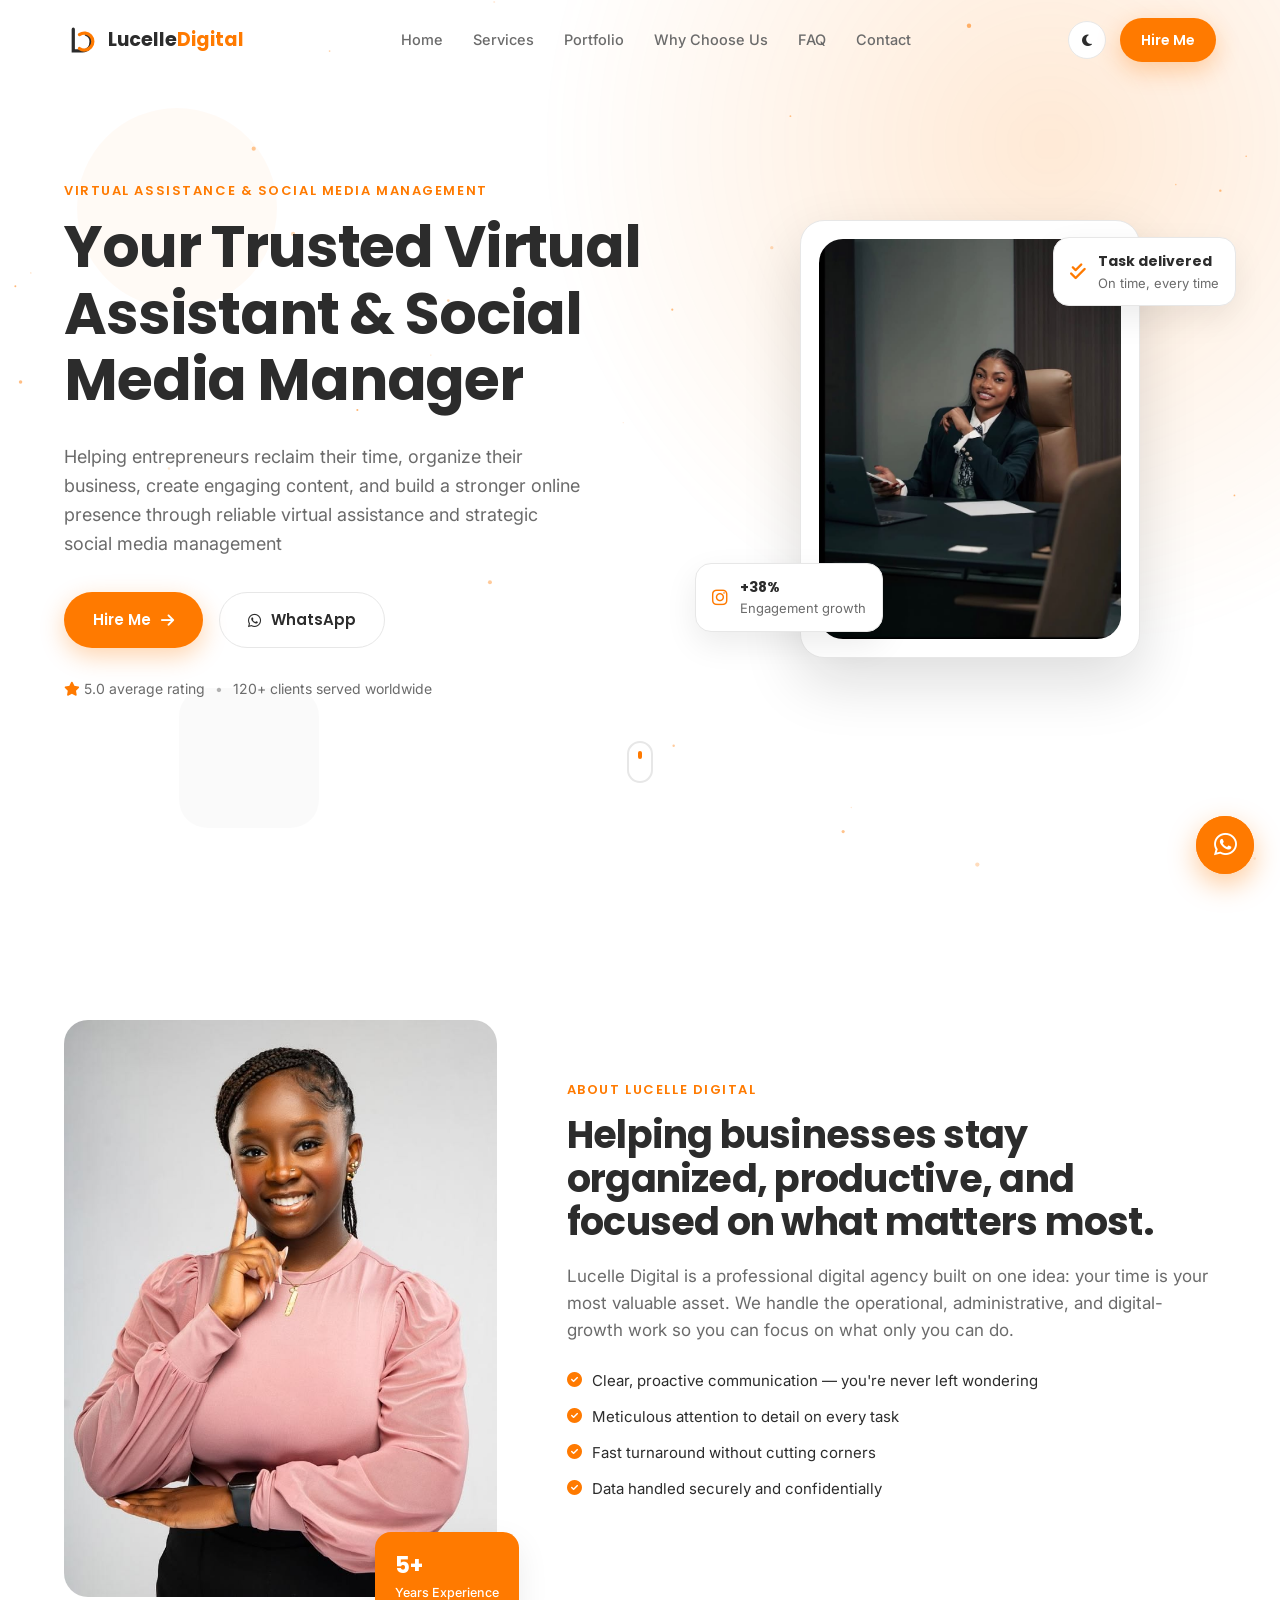
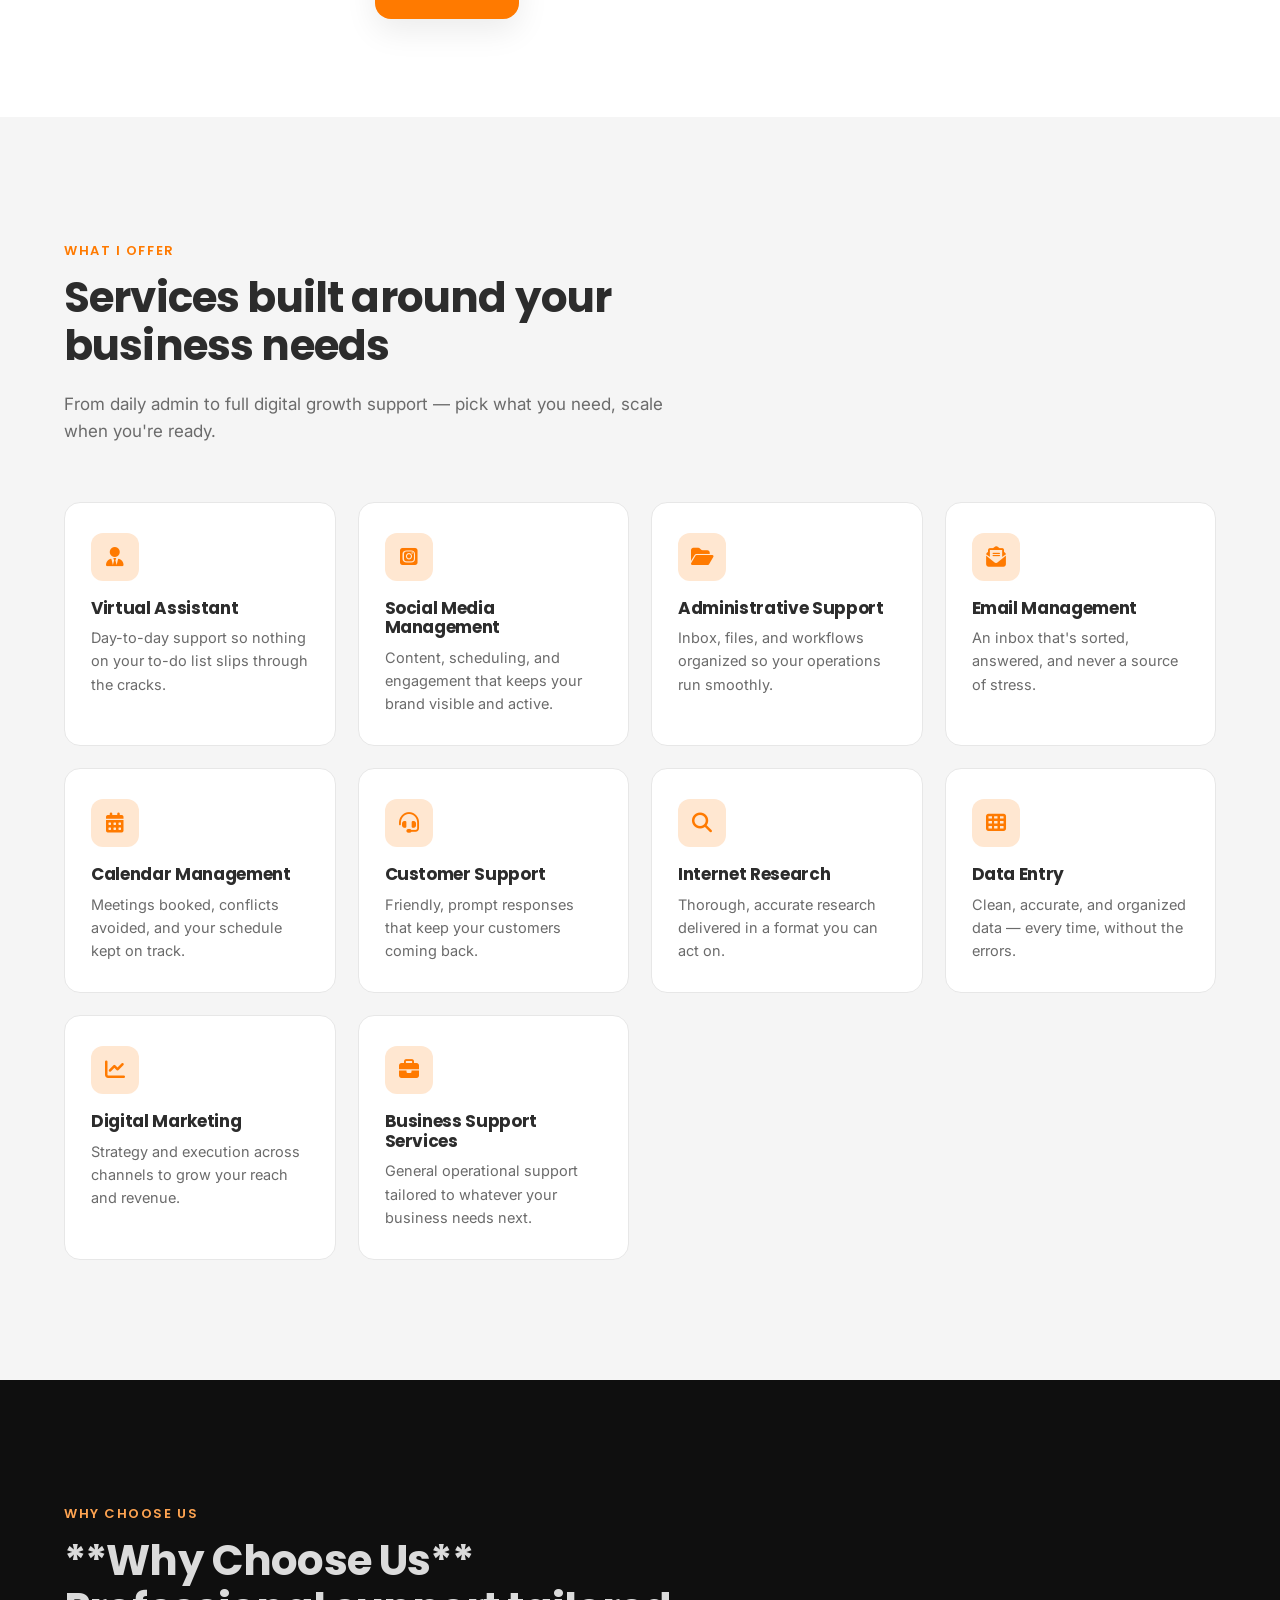
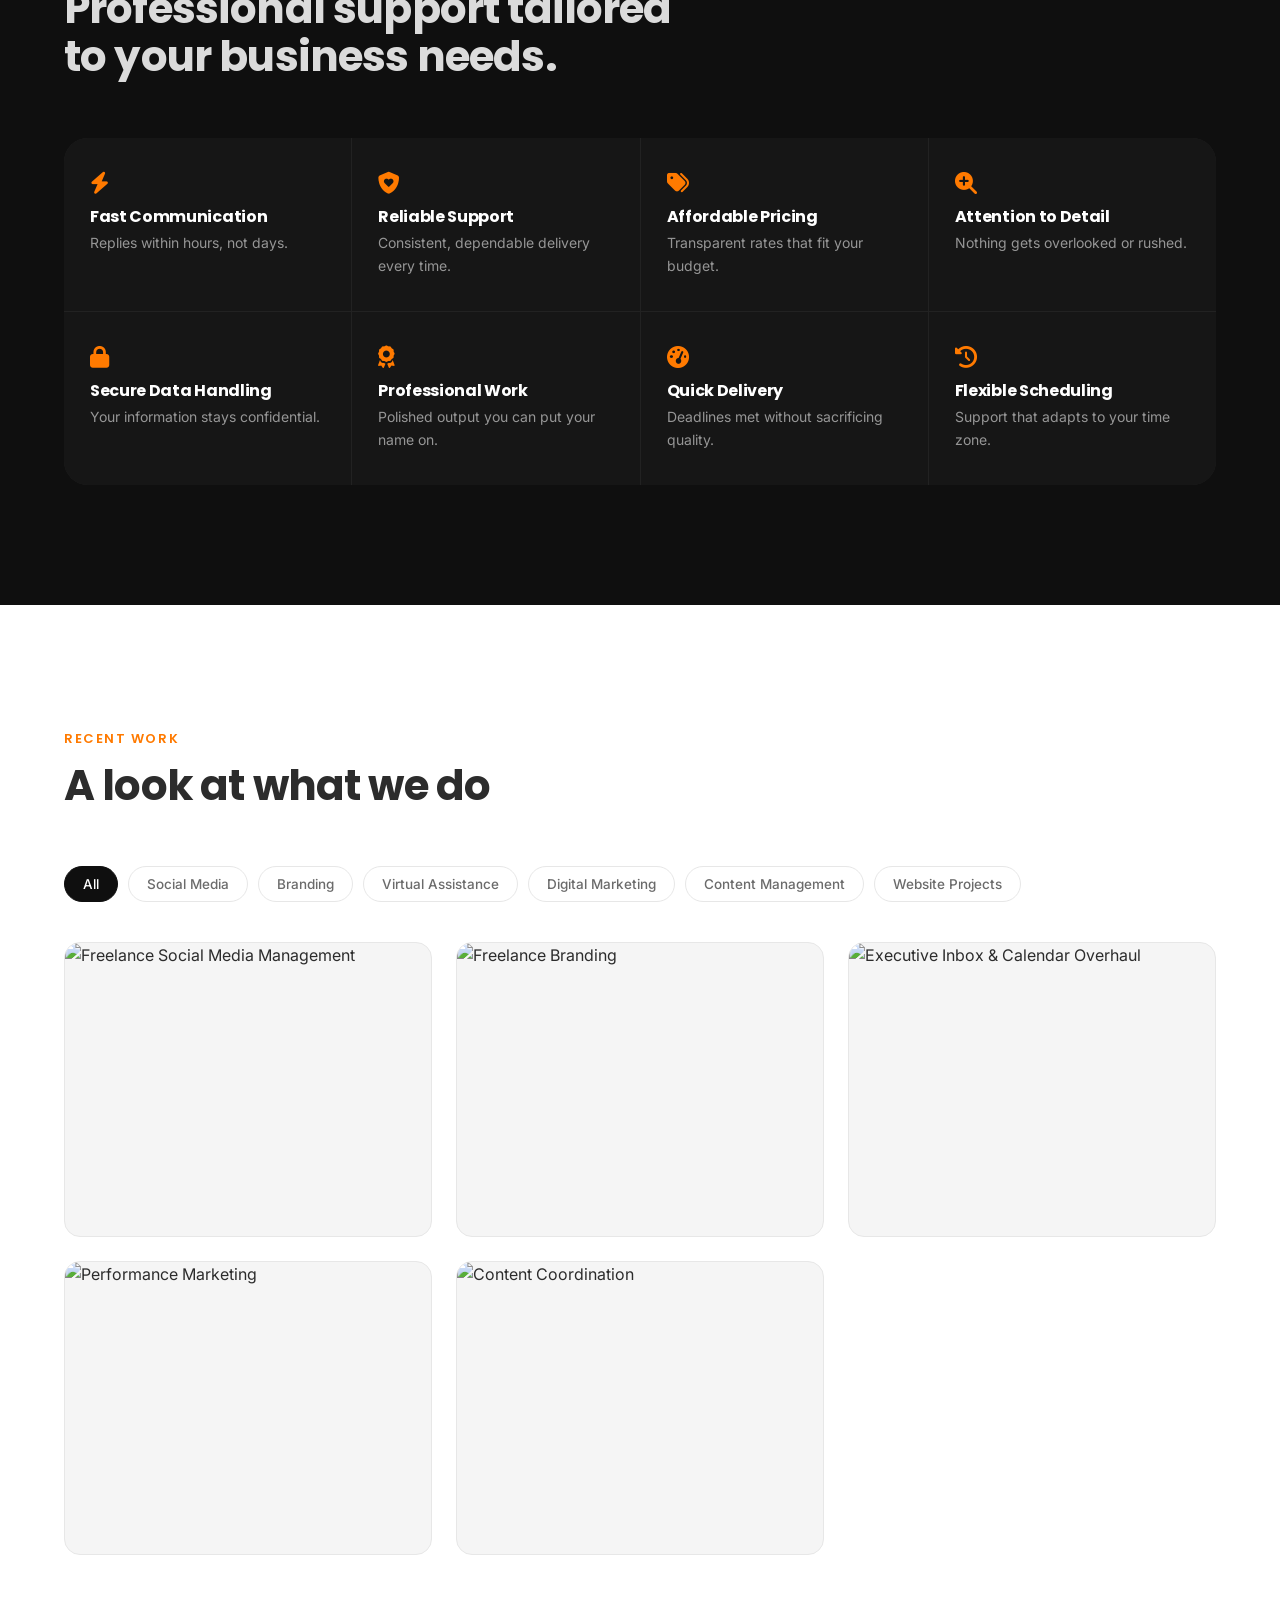
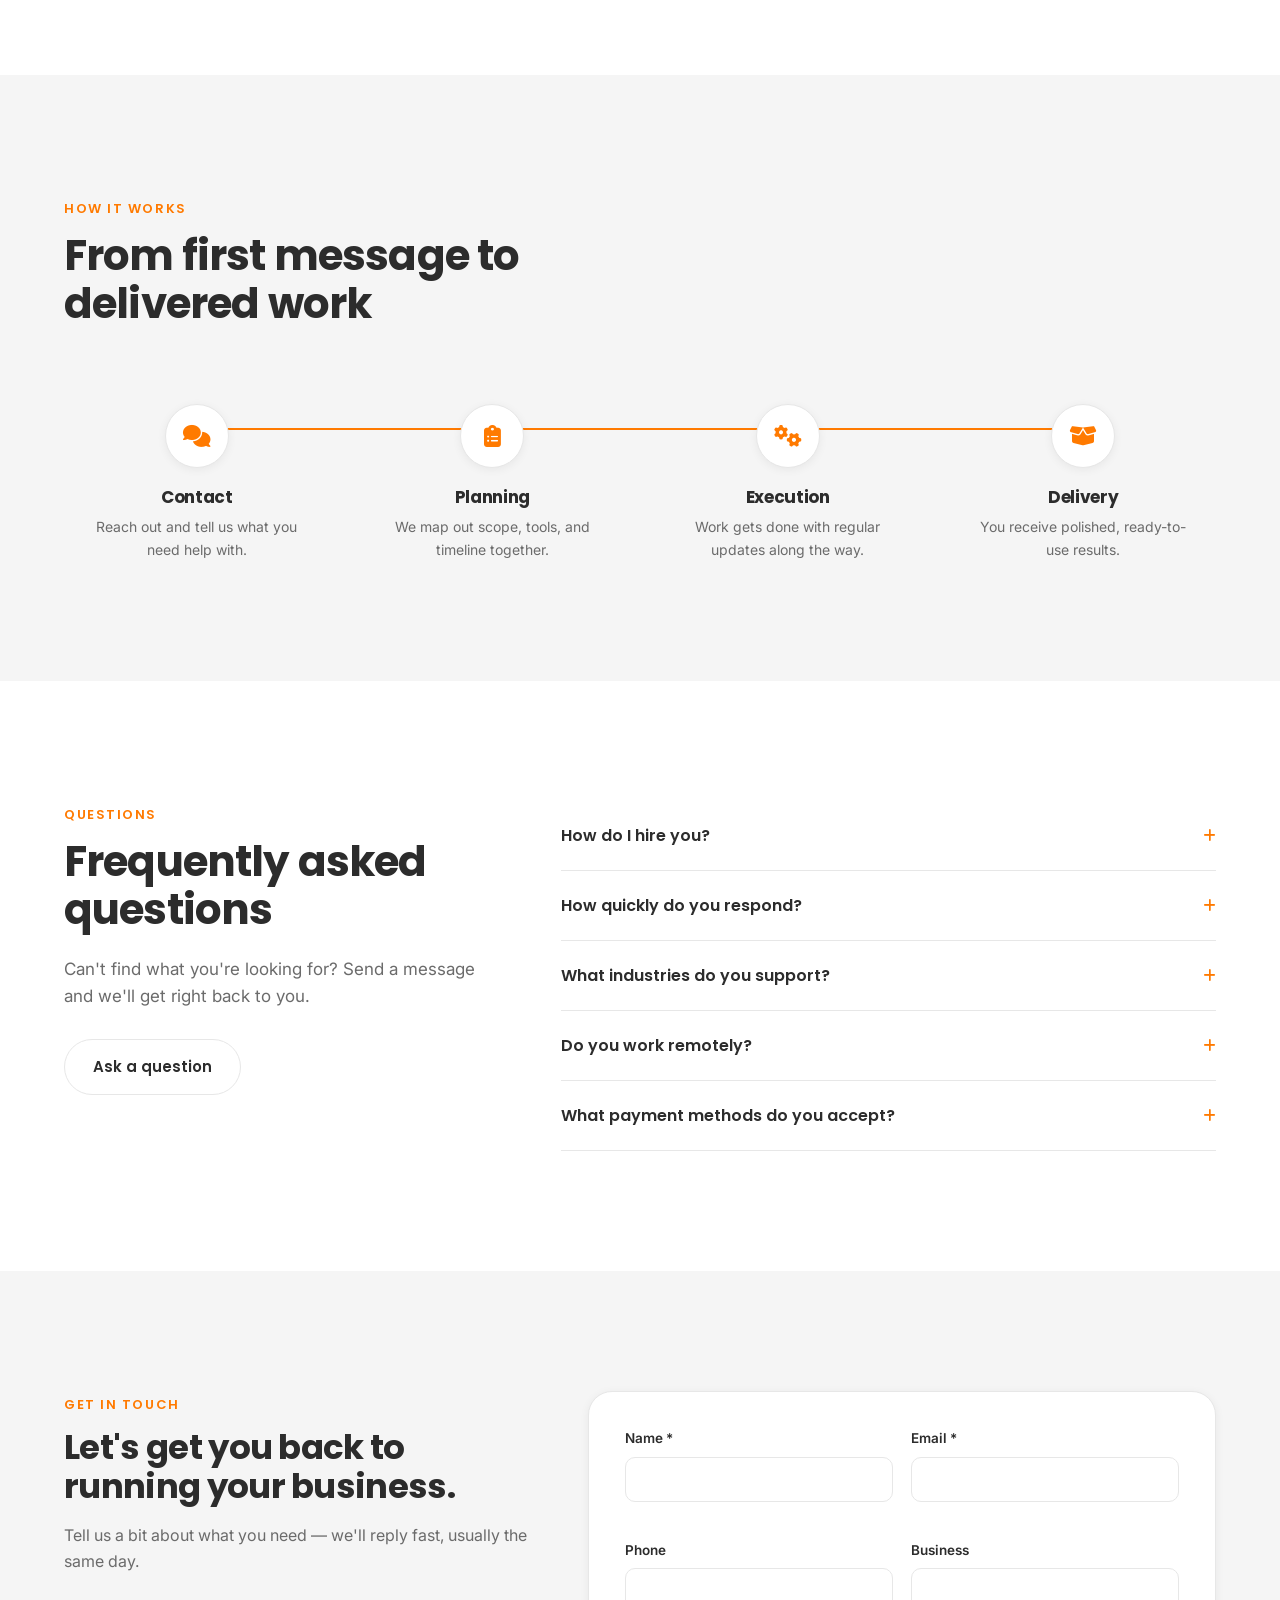
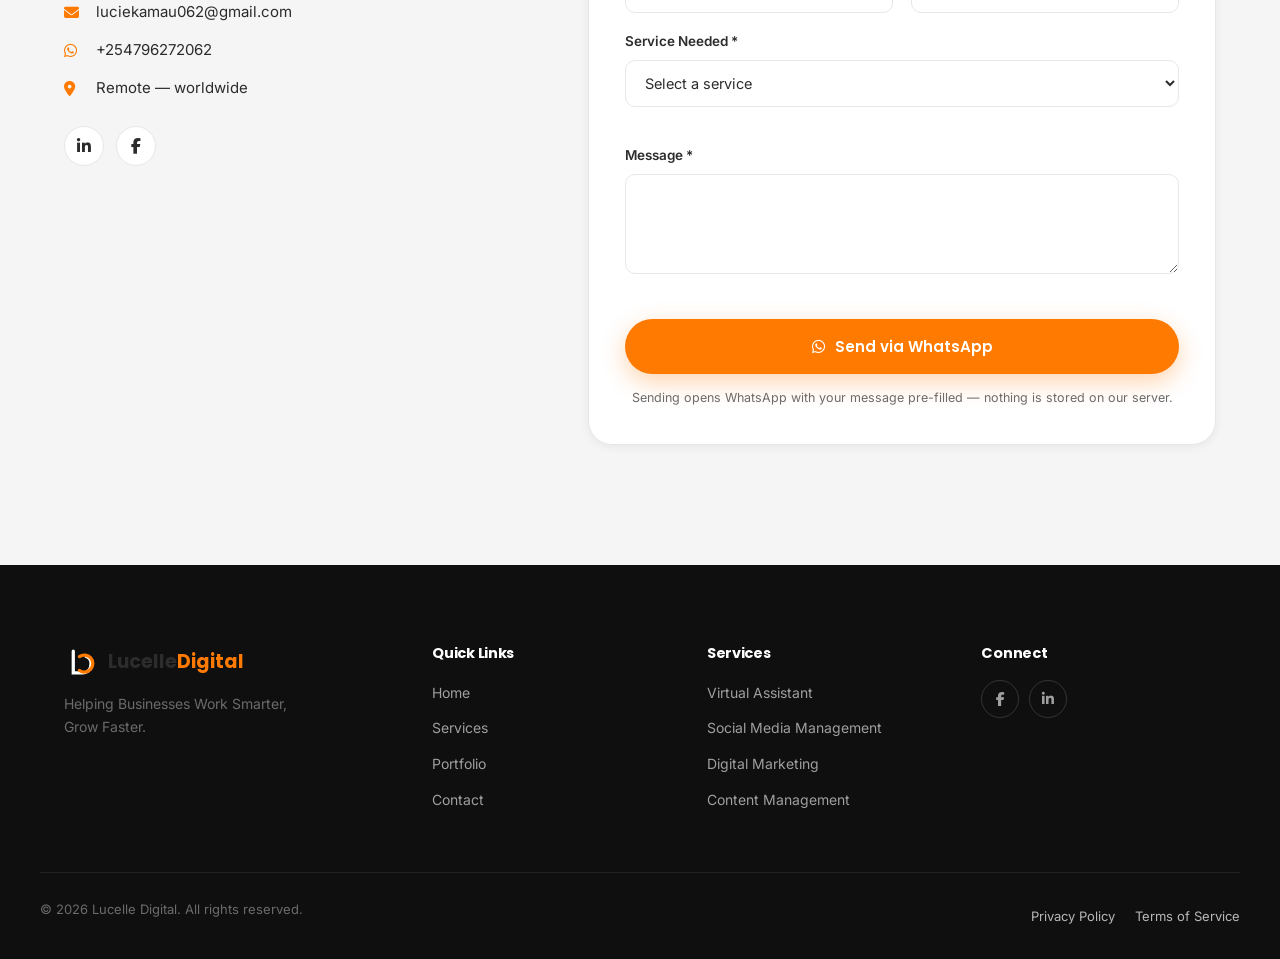
==== commit bfe95255: "Update print statement from 'Hello' to 'Goodbye'" ====
--- a/index.html
+++ b/index.html
@@ -925,7 +925,7 @@
       <p>Tell us a bit about what you need — we'll reply fast, usually the same day.</p>
       <ul class="contact__list">
         <li><i class="fa-solid fa-envelope"></i> luciekamau062@gmail.com</li>
-        <li><i class="fa-brands fa-whatsapp"></i>254796272062</li>
+        <li><i class="fa-brands fa-whatsapp"></i>+254796272062</li>
         <li><i class="fa-solid fa-location-dot"></i> Remote — worldwide</li>
       </ul>
       <div class="contact__socials">
@@ -969,9 +969,7 @@
           <option>Data Entry</option>
           <option>Internet Research</option>
           <option>Canva Graphic Design</option>
-          <option>Website / WordPress Support</option>
           <option>AI Automation Assistance</option>
-          <option>Lead Generation</option>
           <option>Digital Marketing</option>
           <option>Other</option>
         </select>
@@ -1030,6 +1028,7 @@
       <h4>Connect</h4>
       <div class="footer__socials">
         <a href="https://www.facebook.com/share/19CWmeybf9/" aria-label="Facebook"><i class="fa-brands fa-facebook-f"></i></a>
+        <a href="https://www.linkedin.com/in/lucynjerikamau" aria-label="LinkedIn"><i class="fa-brands fa-linkedin-in"></i></a>
       </div>
     </div>
   </div>
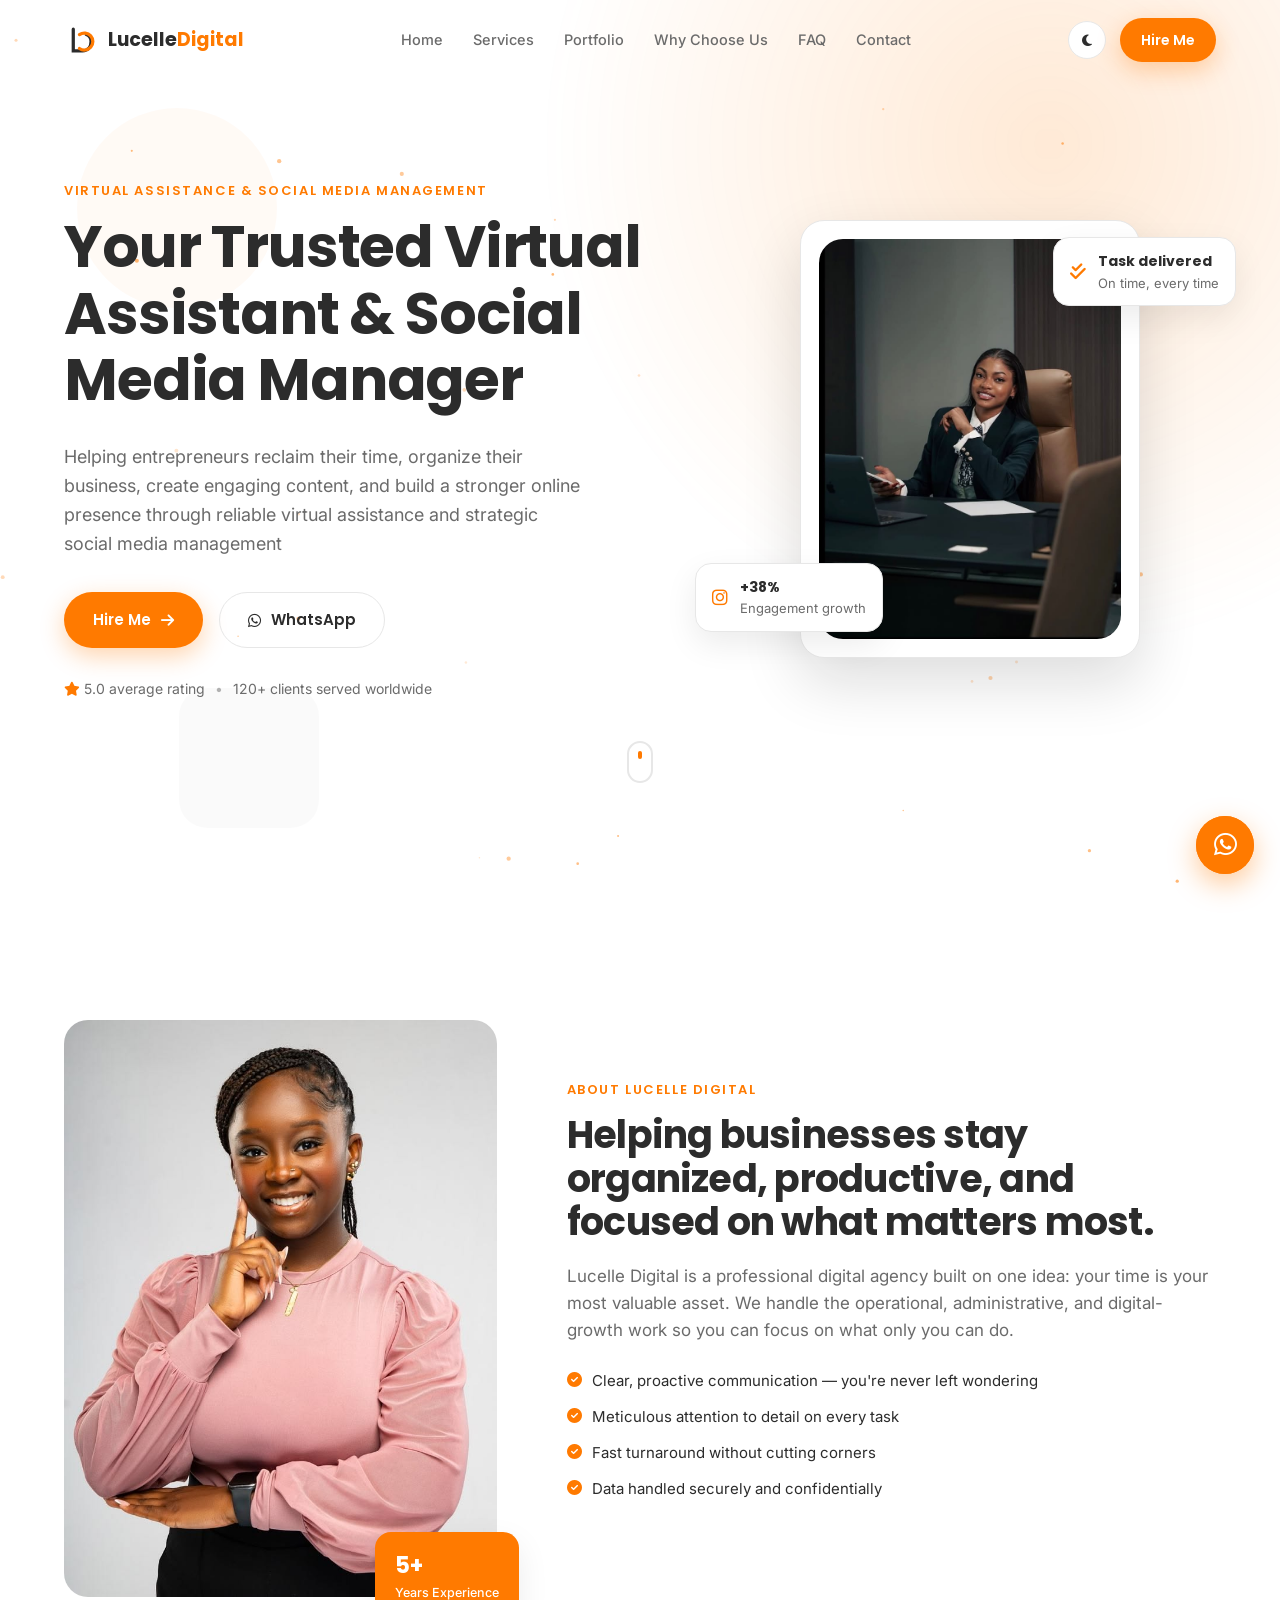
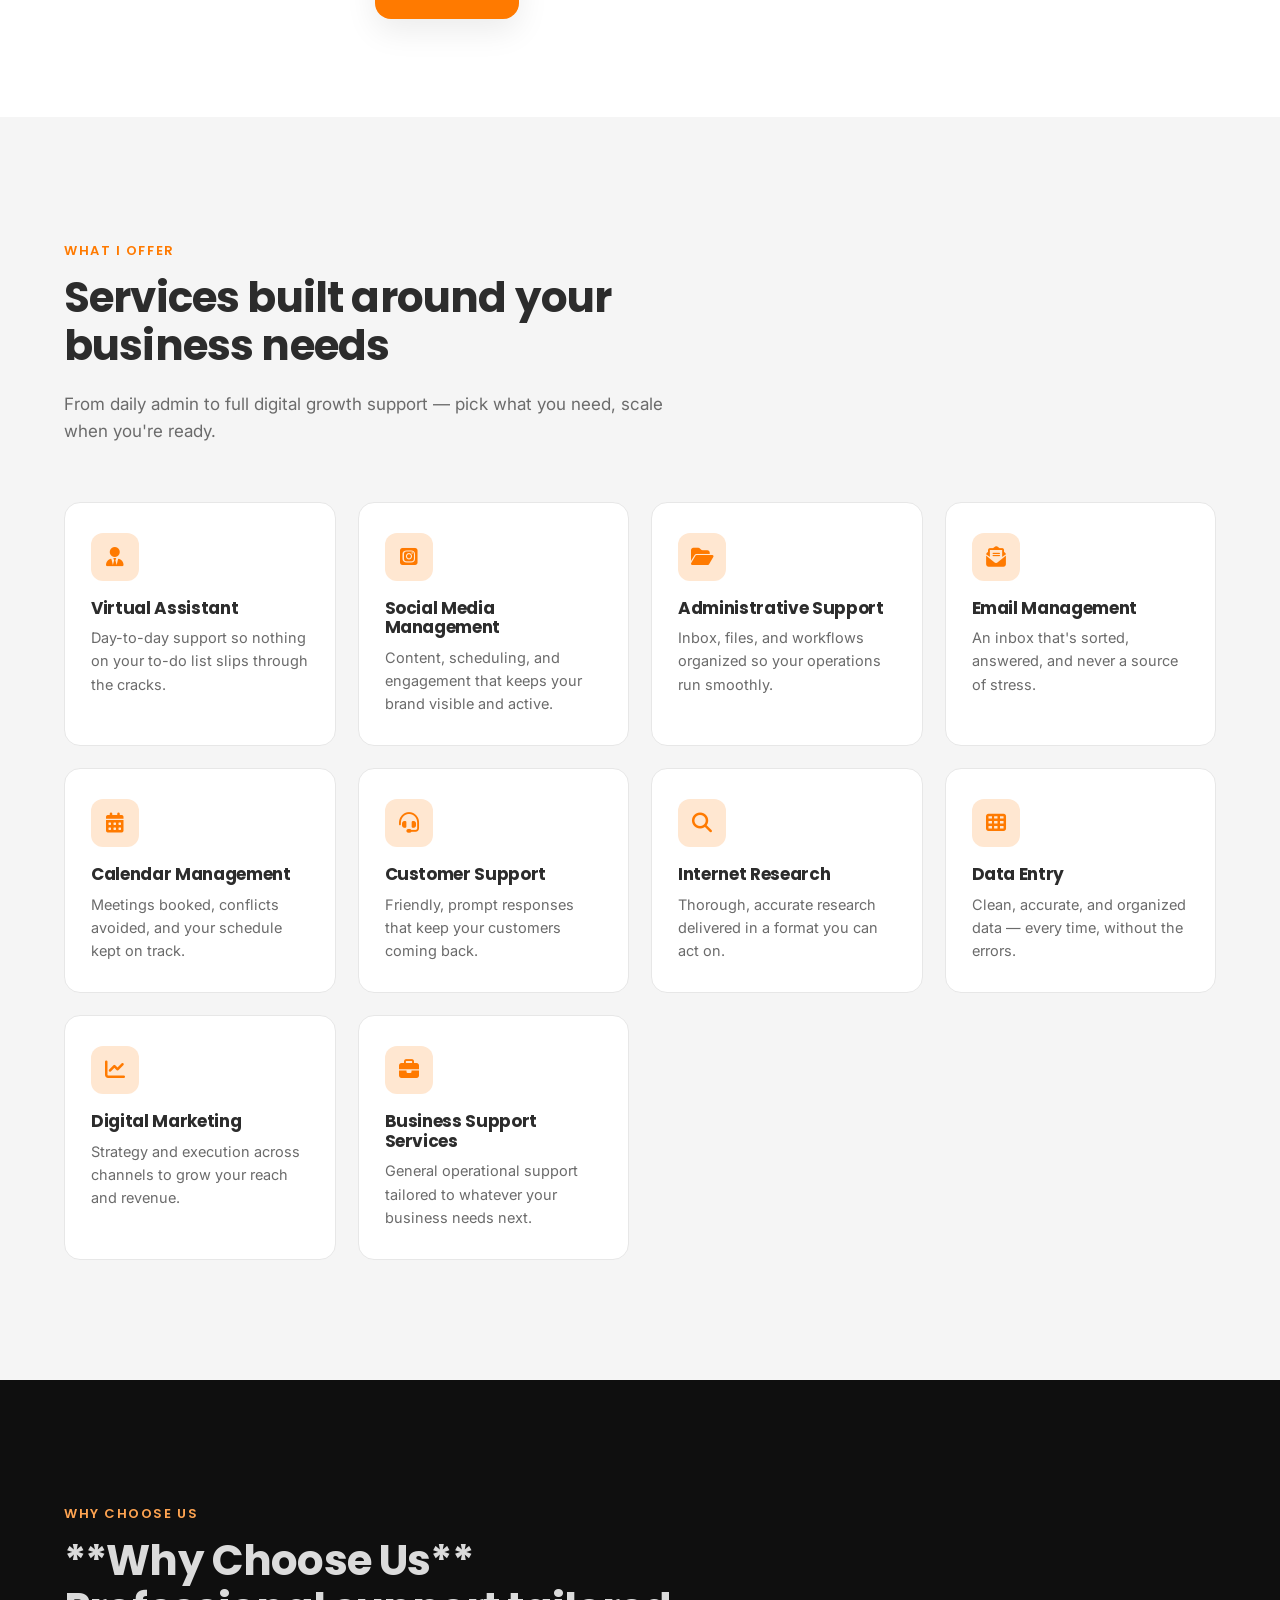
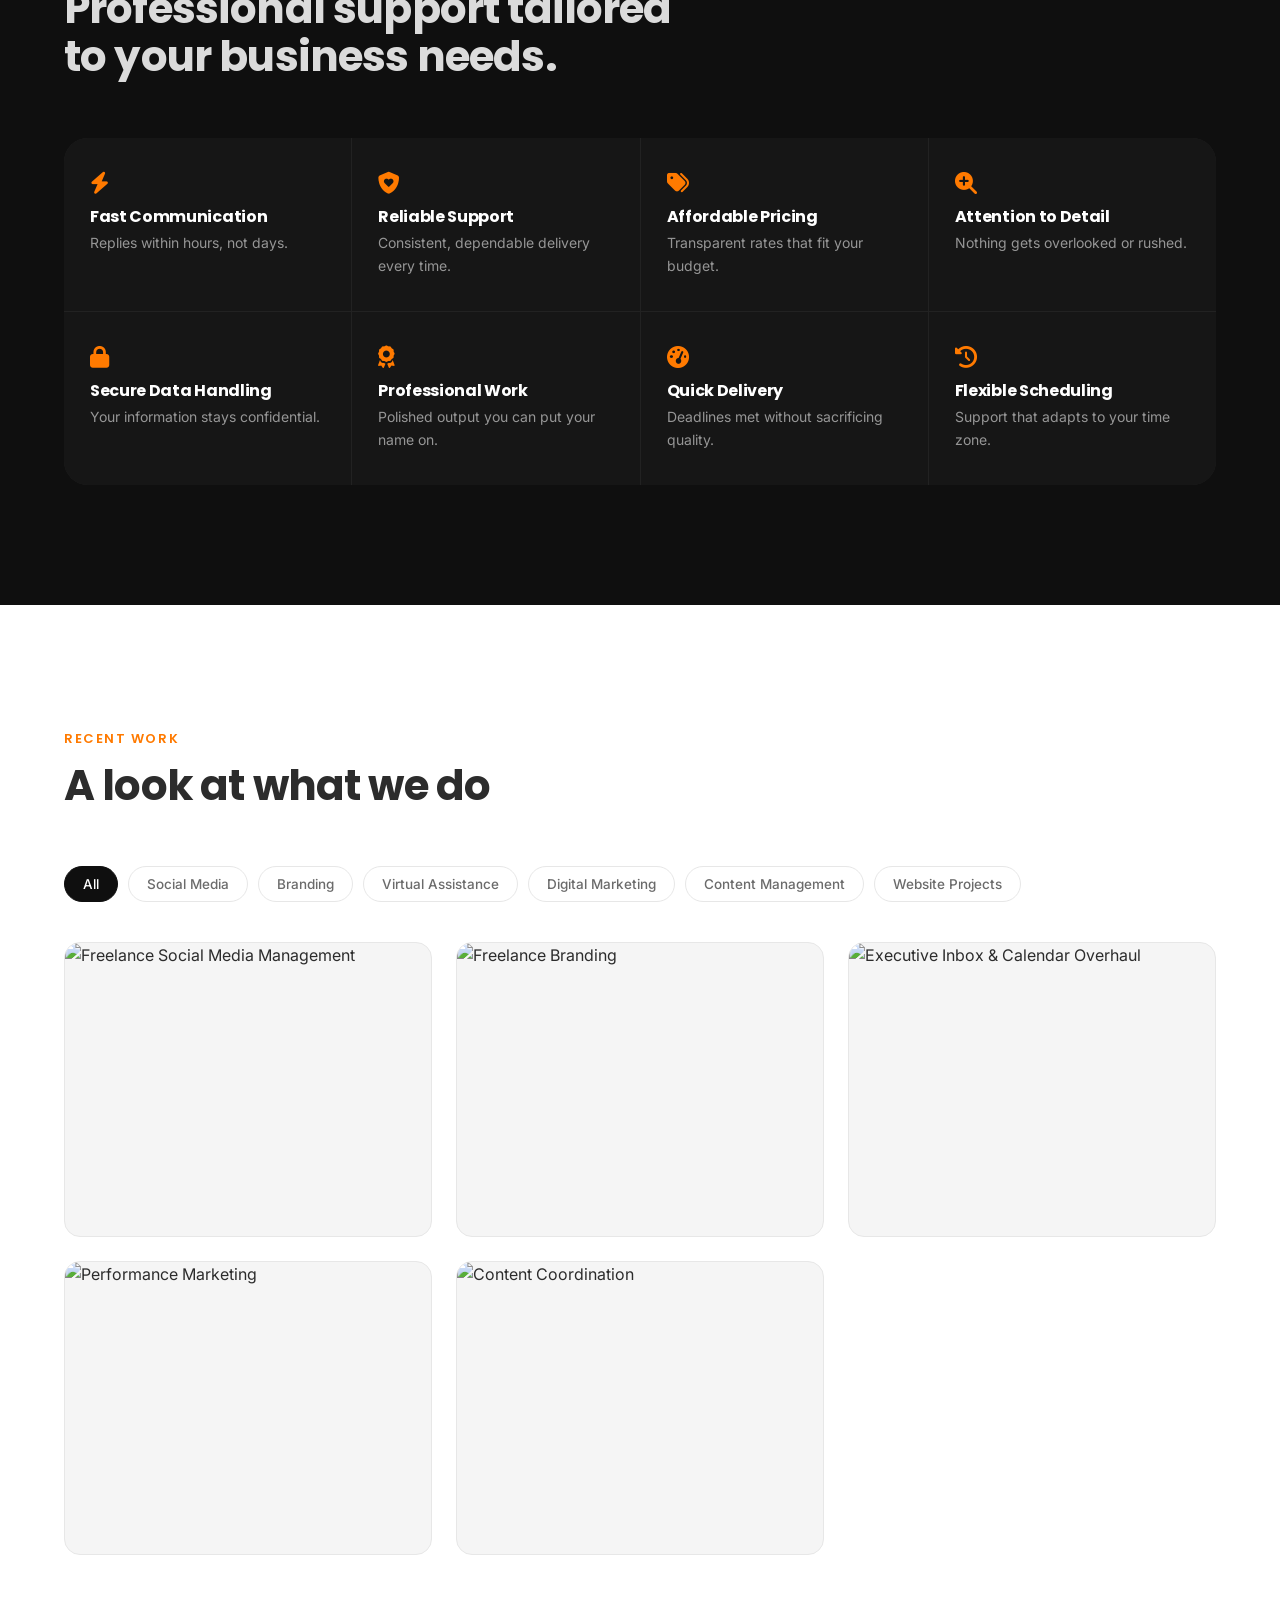
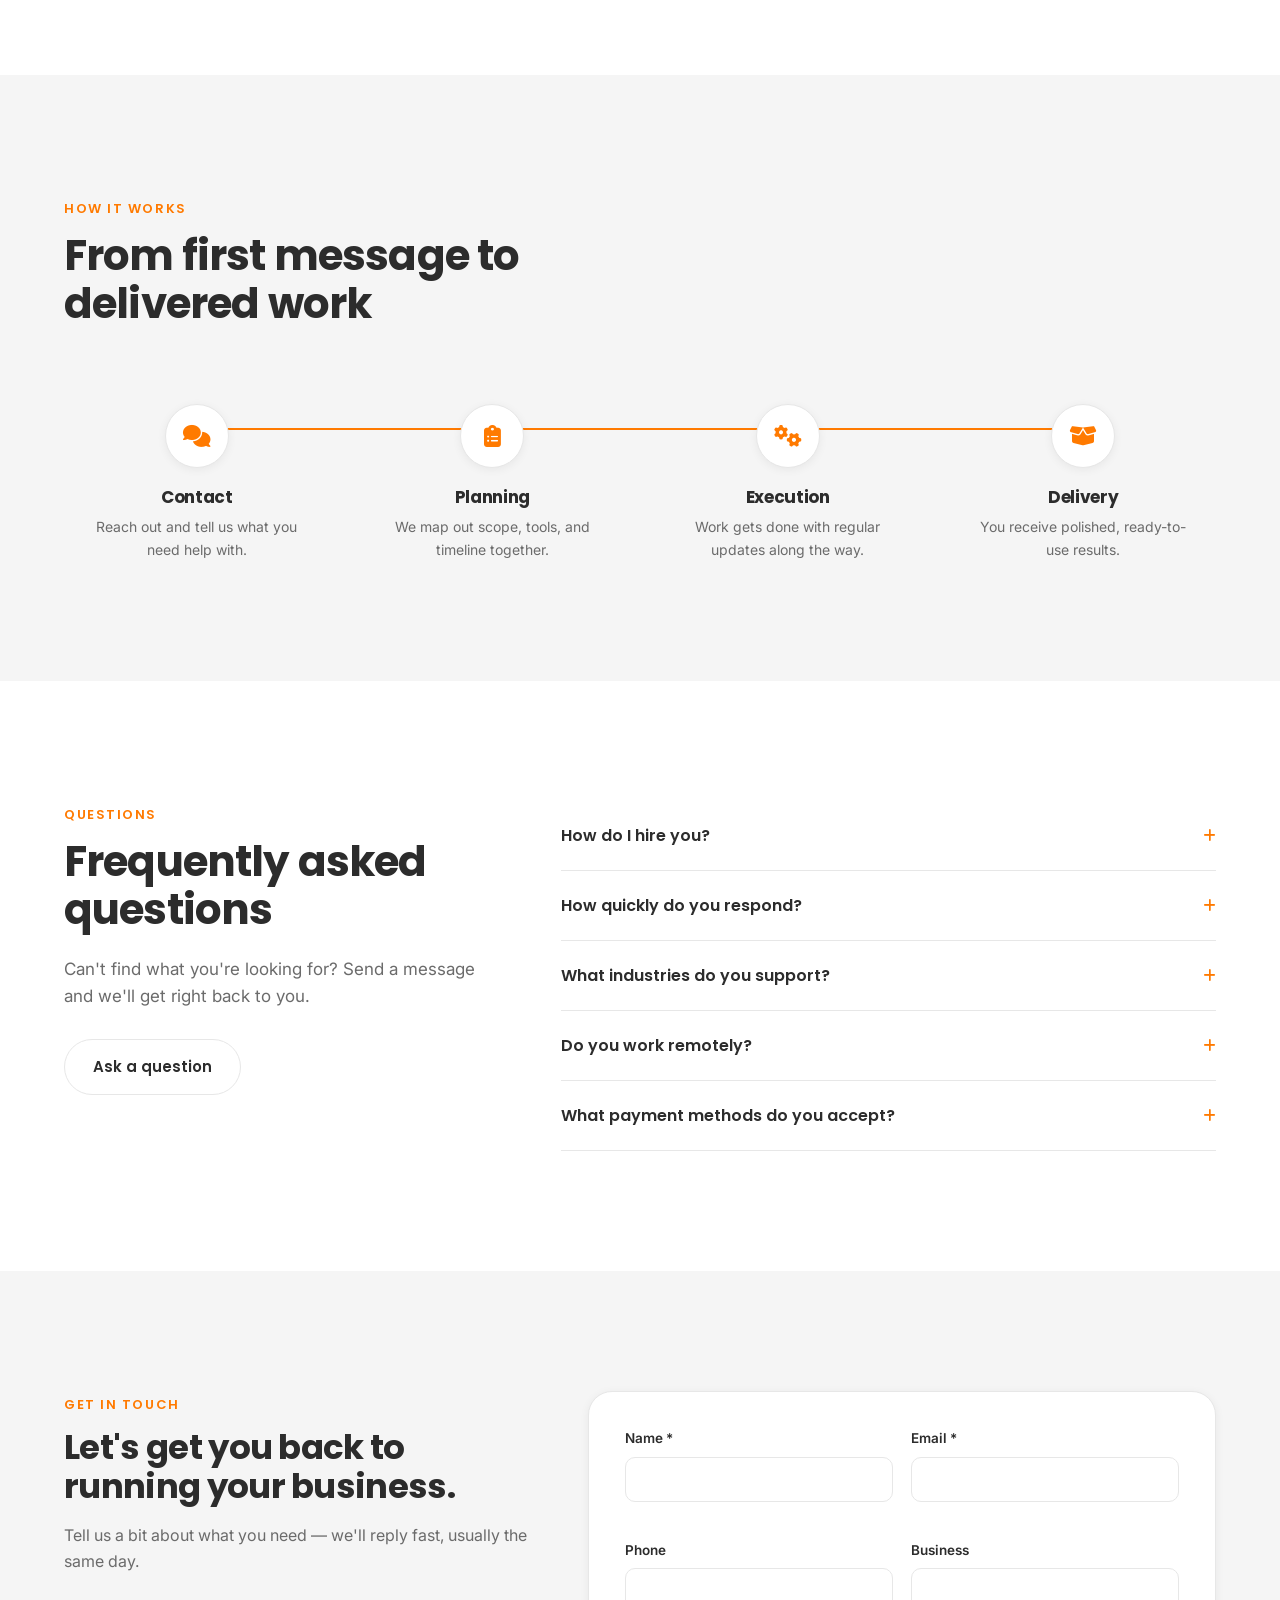
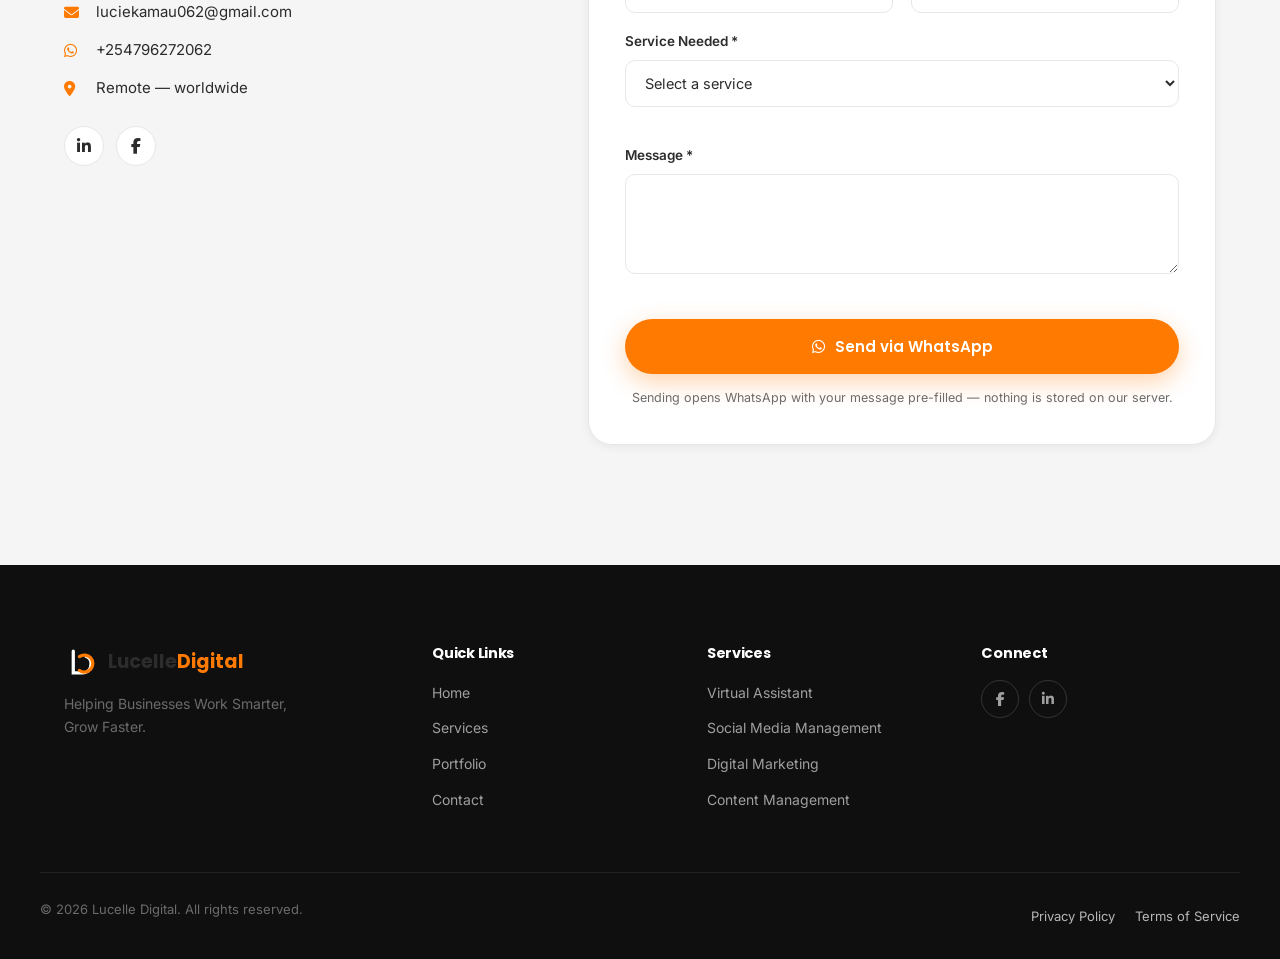
==== commit 0da8e559: "Update print statement from 'Hello' to 'Goodbye'" ====
--- a/index.html
+++ b/index.html
@@ -663,7 +663,7 @@
       <p class="hero__subtitle">Helping entrepreneurs reclaim their time, organize their business, create engaging content, and build a stronger online presence through reliable virtual assistance and strategic social media management</p>
       <div class="hero__actions">
         <a href="#contact" class="btn btn--primary btn--ripple">Hire Me <i class="fa-solid fa-arrow-right"></i></a>
-        <a href="https://wa.me/+254115532522" target="_blank" rel="noopener" class="btn btn--outline btn--ripple"><i class="fa-brands fa-whatsapp"></i> WhatsApp</a>
+        <a href="https://wa.me/254796272062" target="_blank" rel="noopener" class="btn btn--outline btn--ripple"><i class="fa-brands fa-whatsapp"></i> WhatsApp</a>
       </div>
       <div class="hero__proof">
         <span><i class="fa-solid fa-star"></i> 5.0 average rating</span>
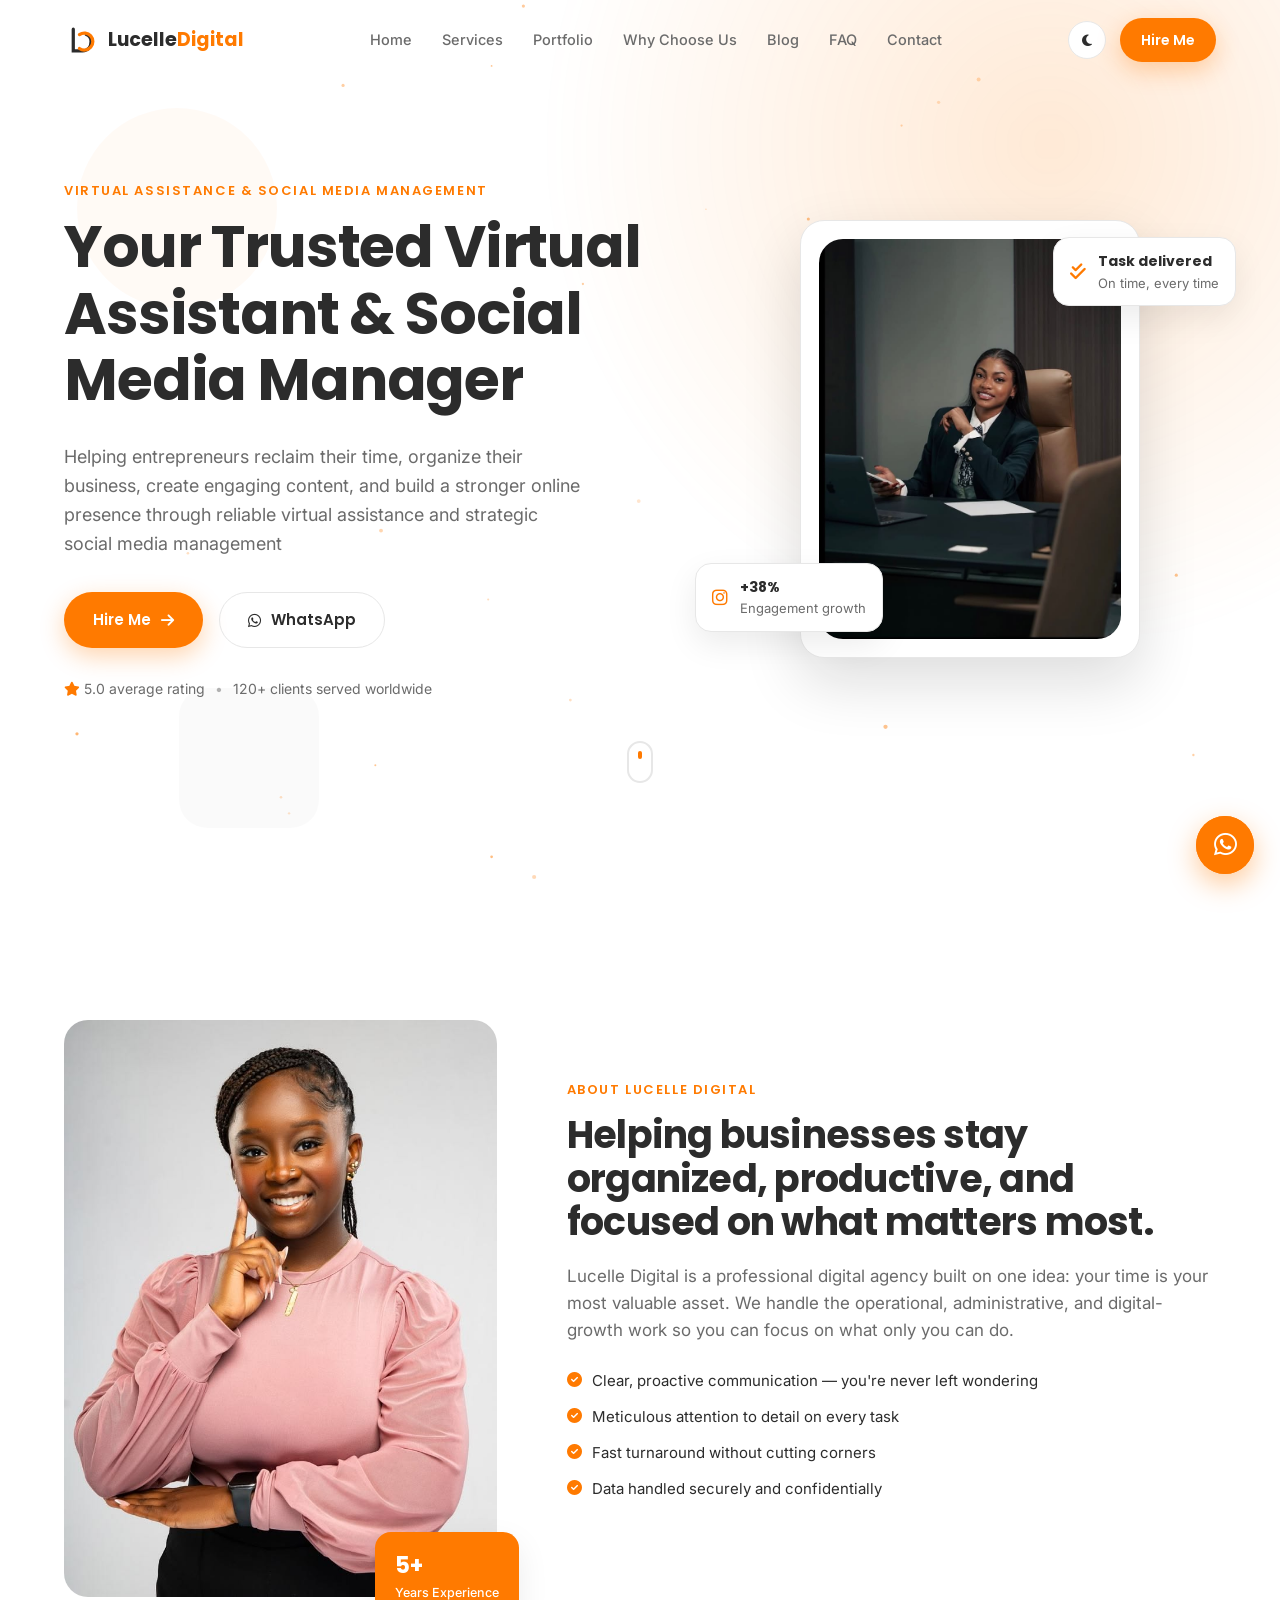
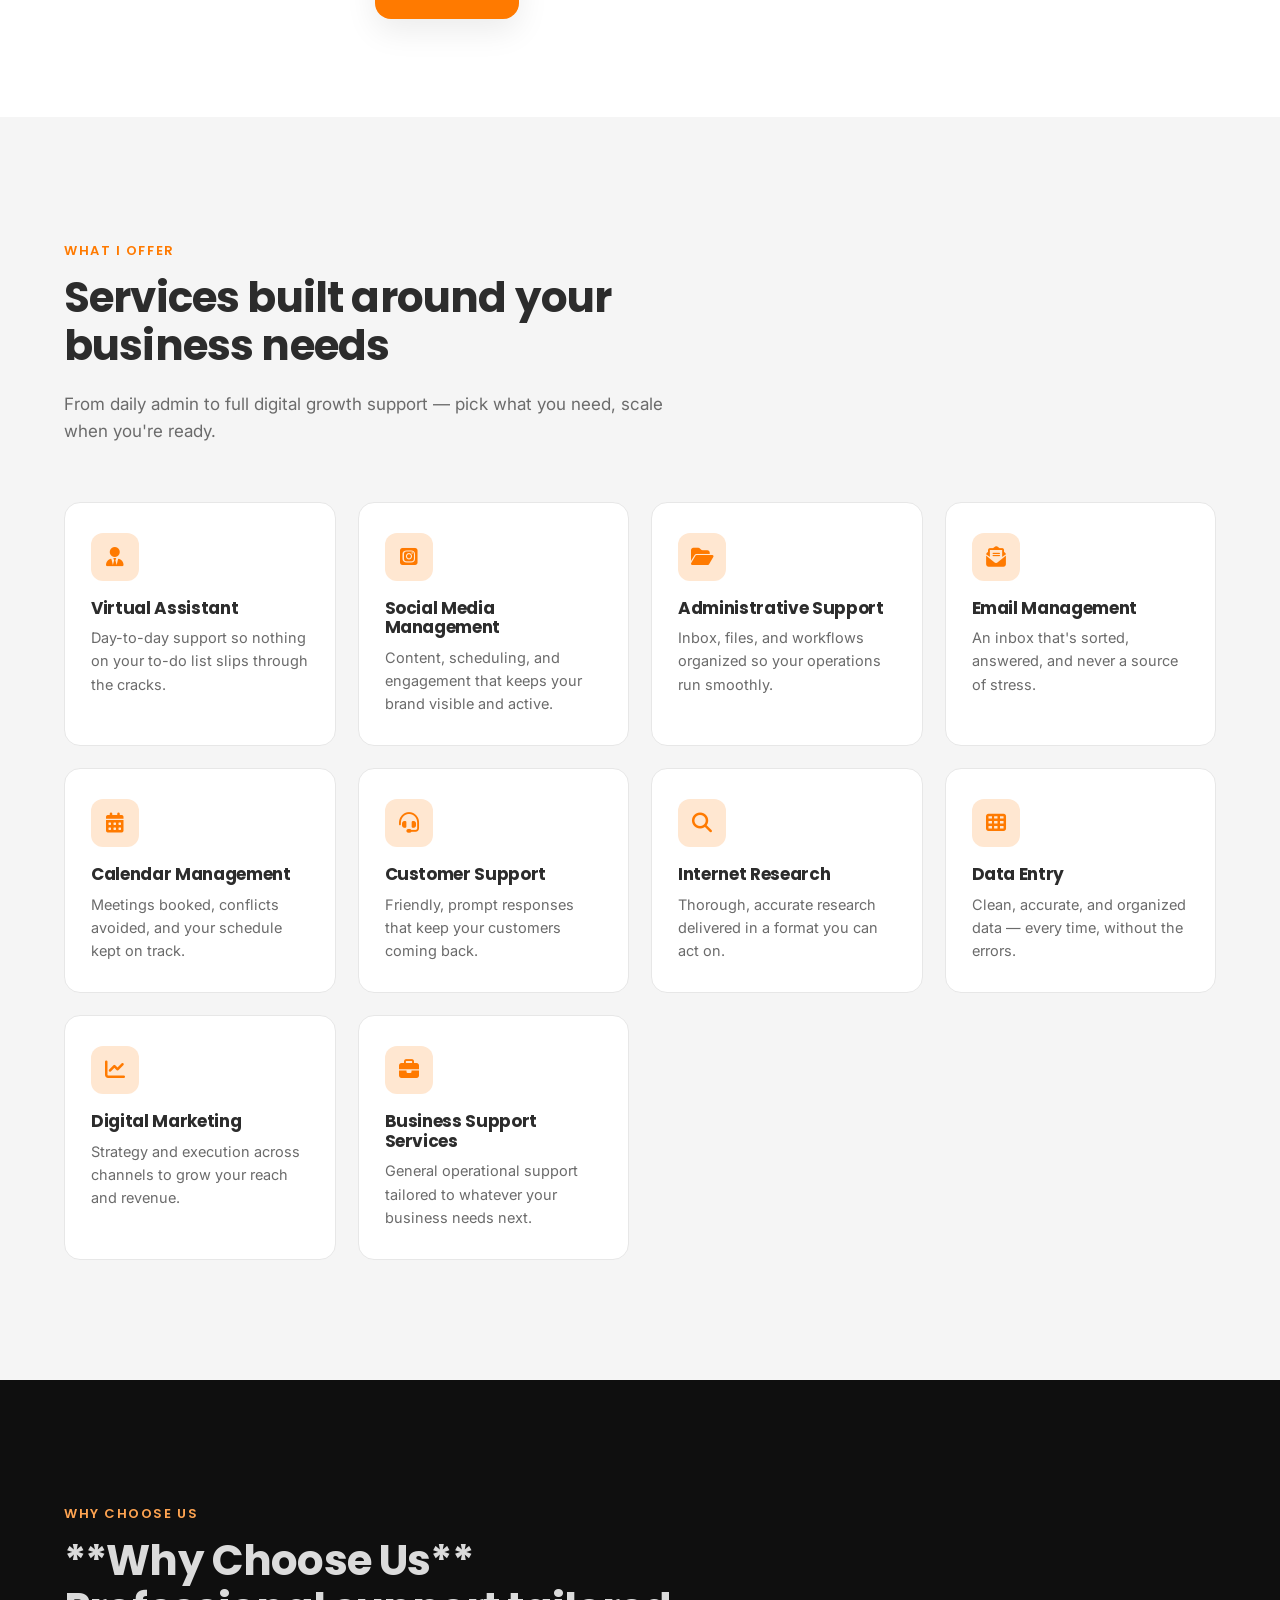
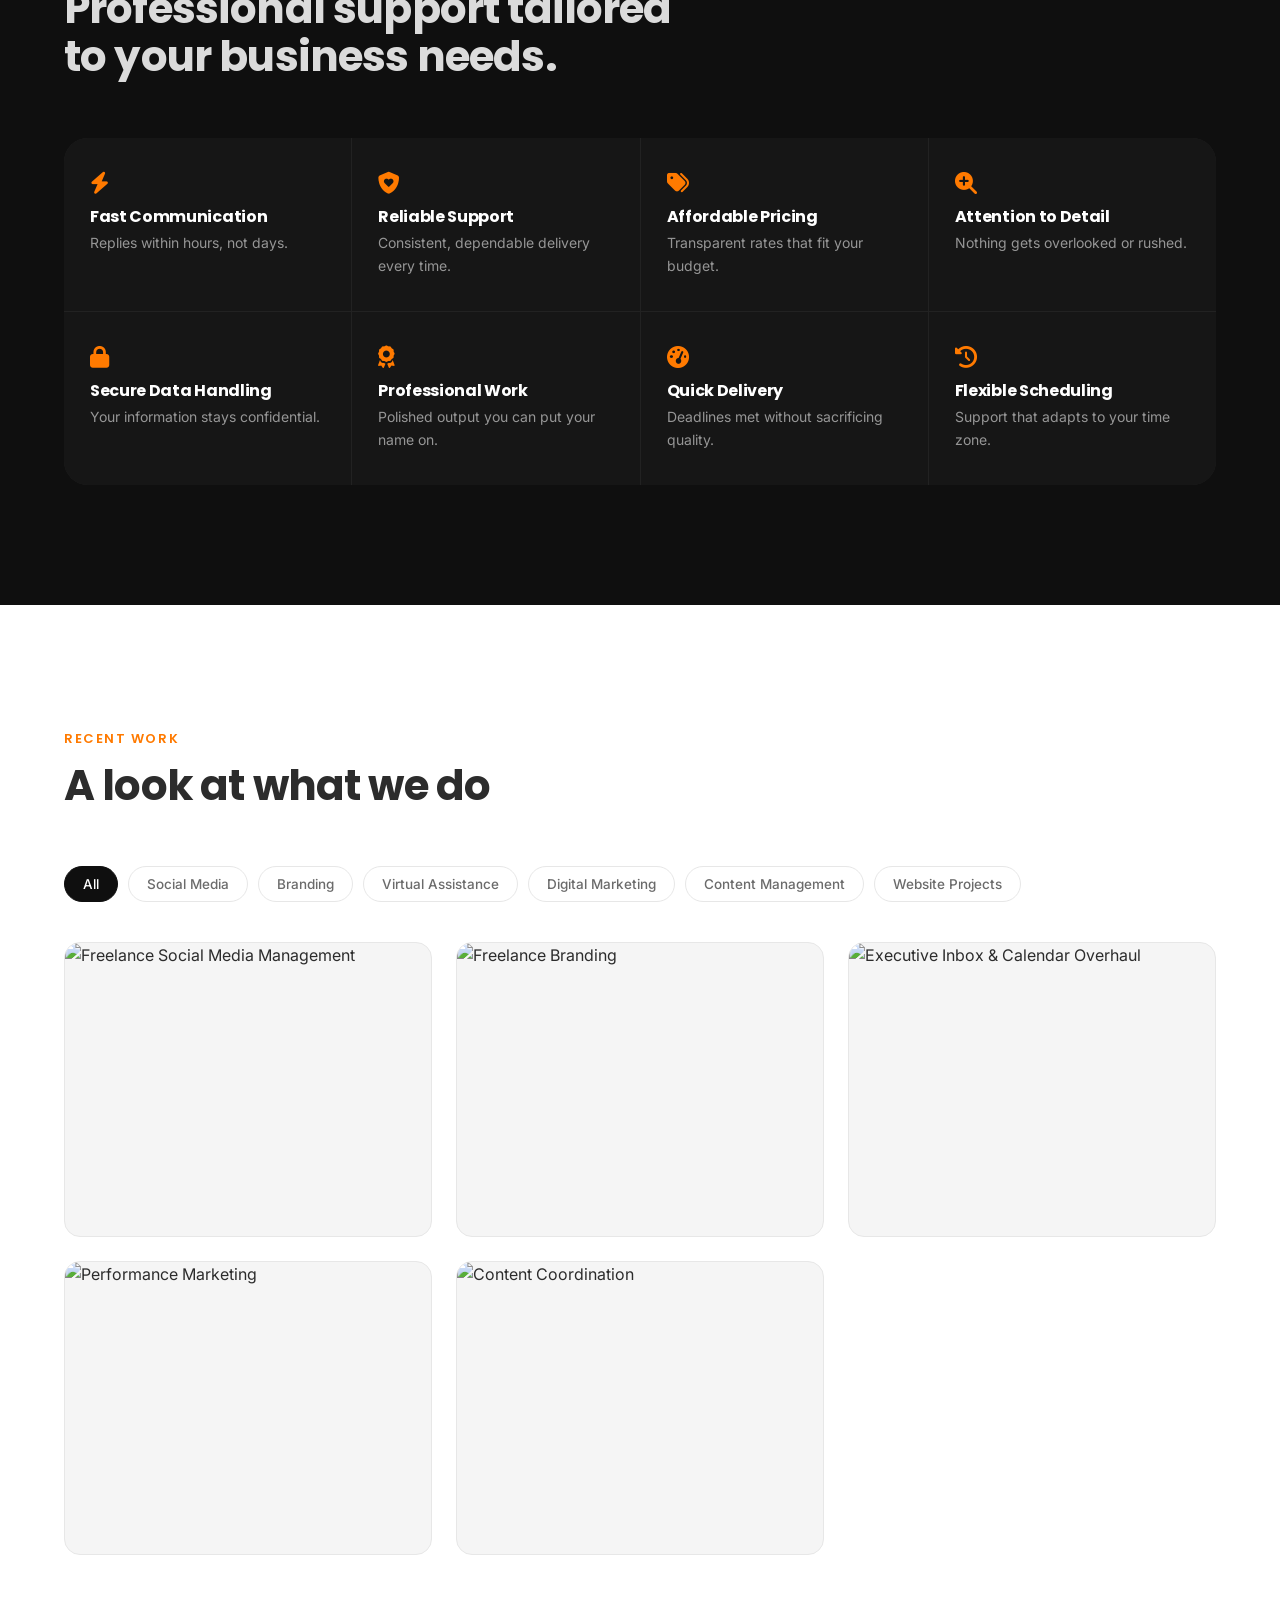
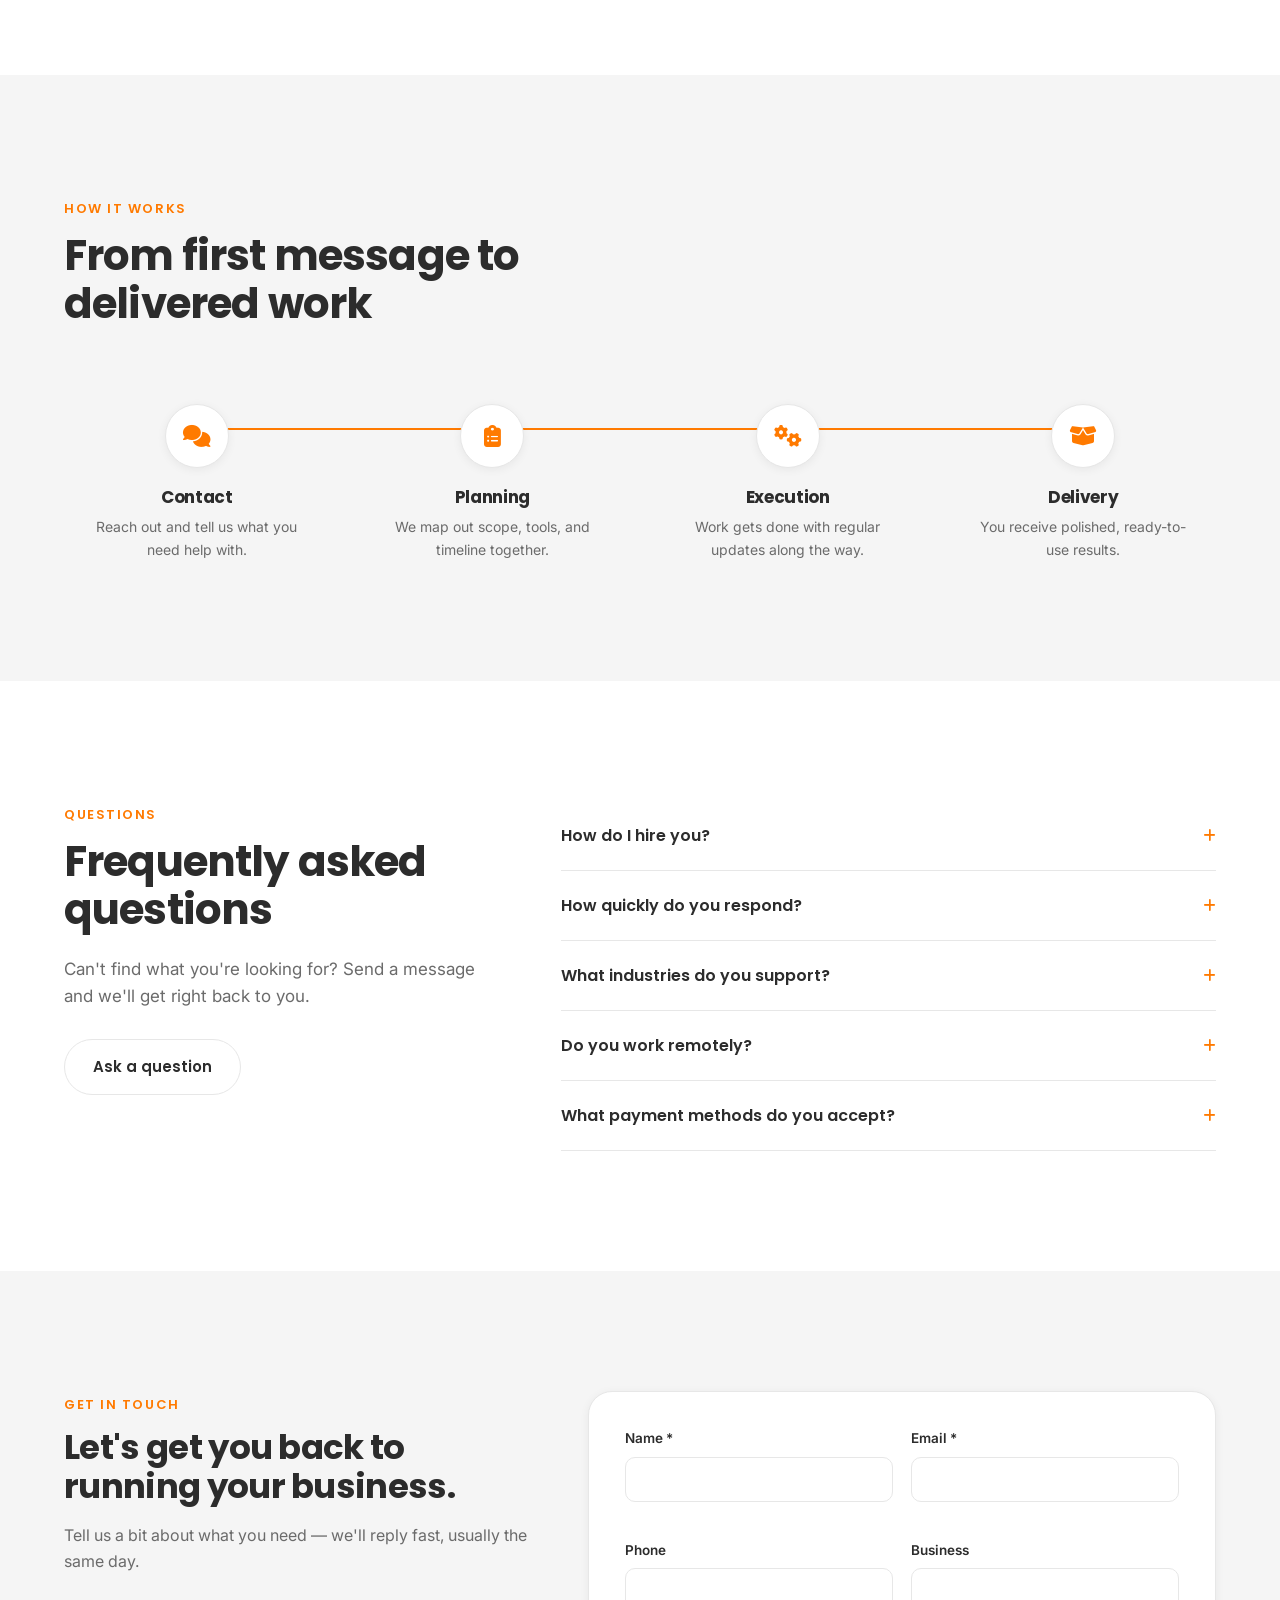
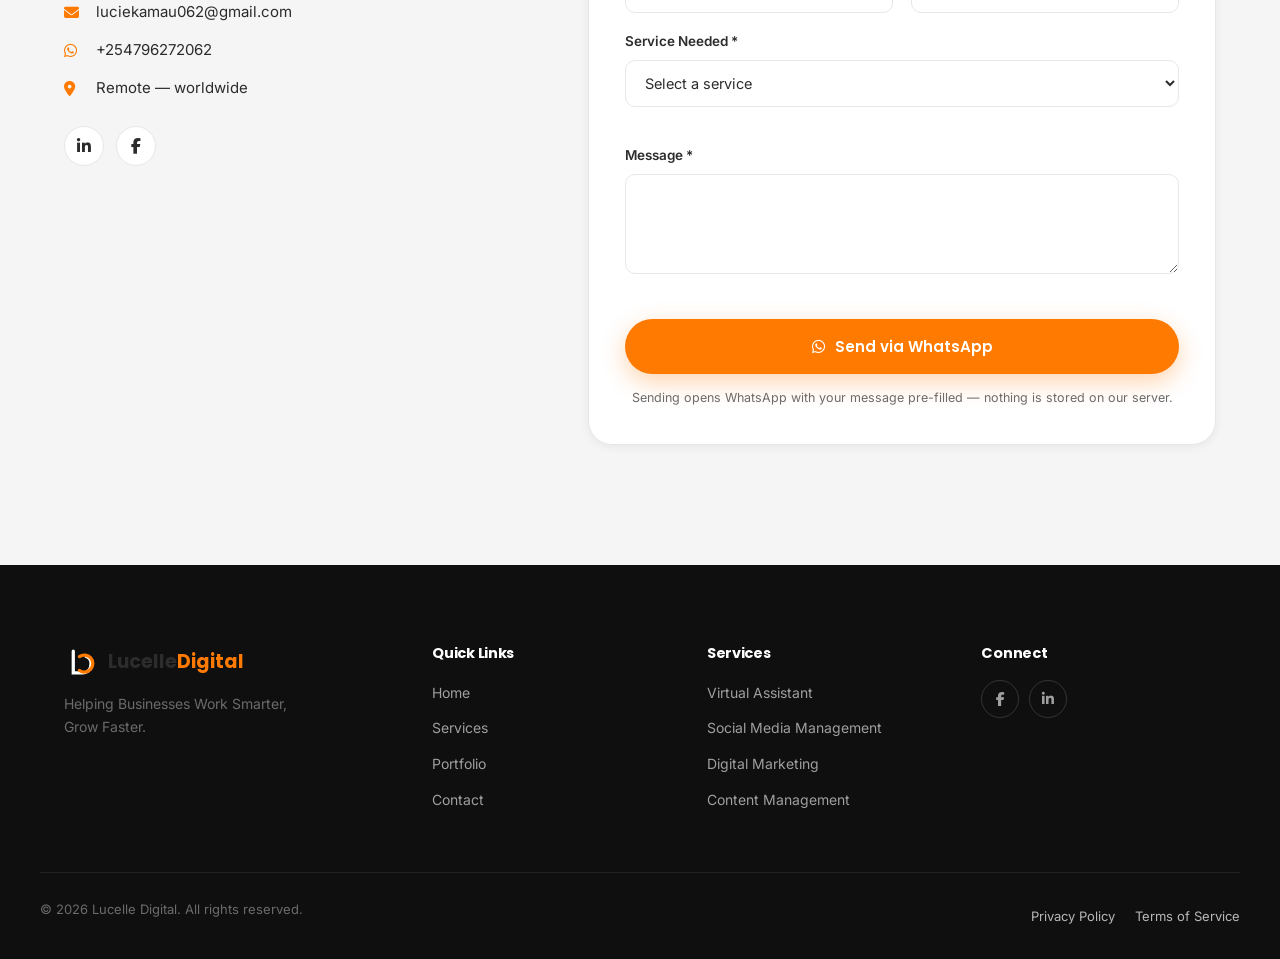
==== commit a2081456: "Update index.html" ====
--- a/index.html
+++ b/index.html
@@ -618,6 +618,7 @@
       <li><a href="#services">Services</a></li>
       <li><a href="#portfolio">Portfolio</a></li>
       <li><a href="#why-us">Why Choose Us</a></li>
+      <li><a href="blog.html">Blog</a></li>
       <li><a href="#faq">FAQ</a></li>
       <li><a href="#contact">Contact</a></li>
     </ul>
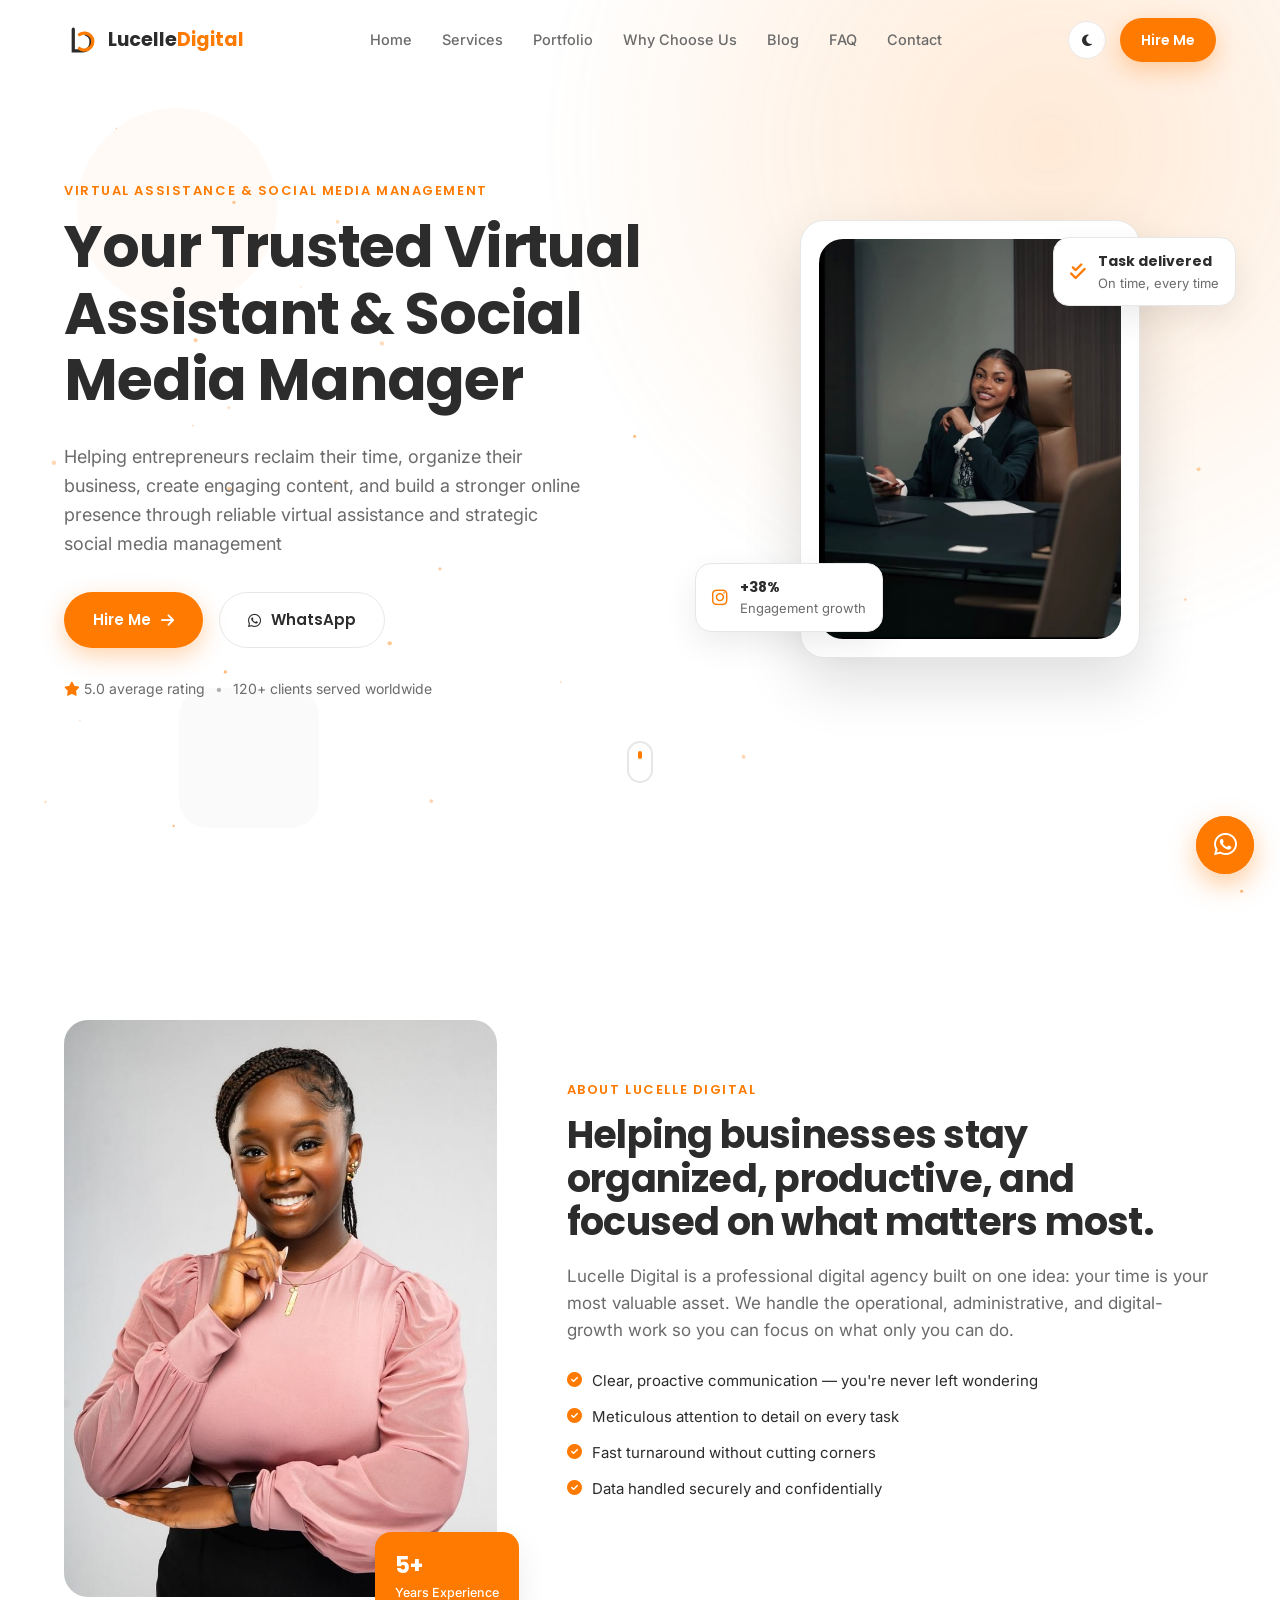
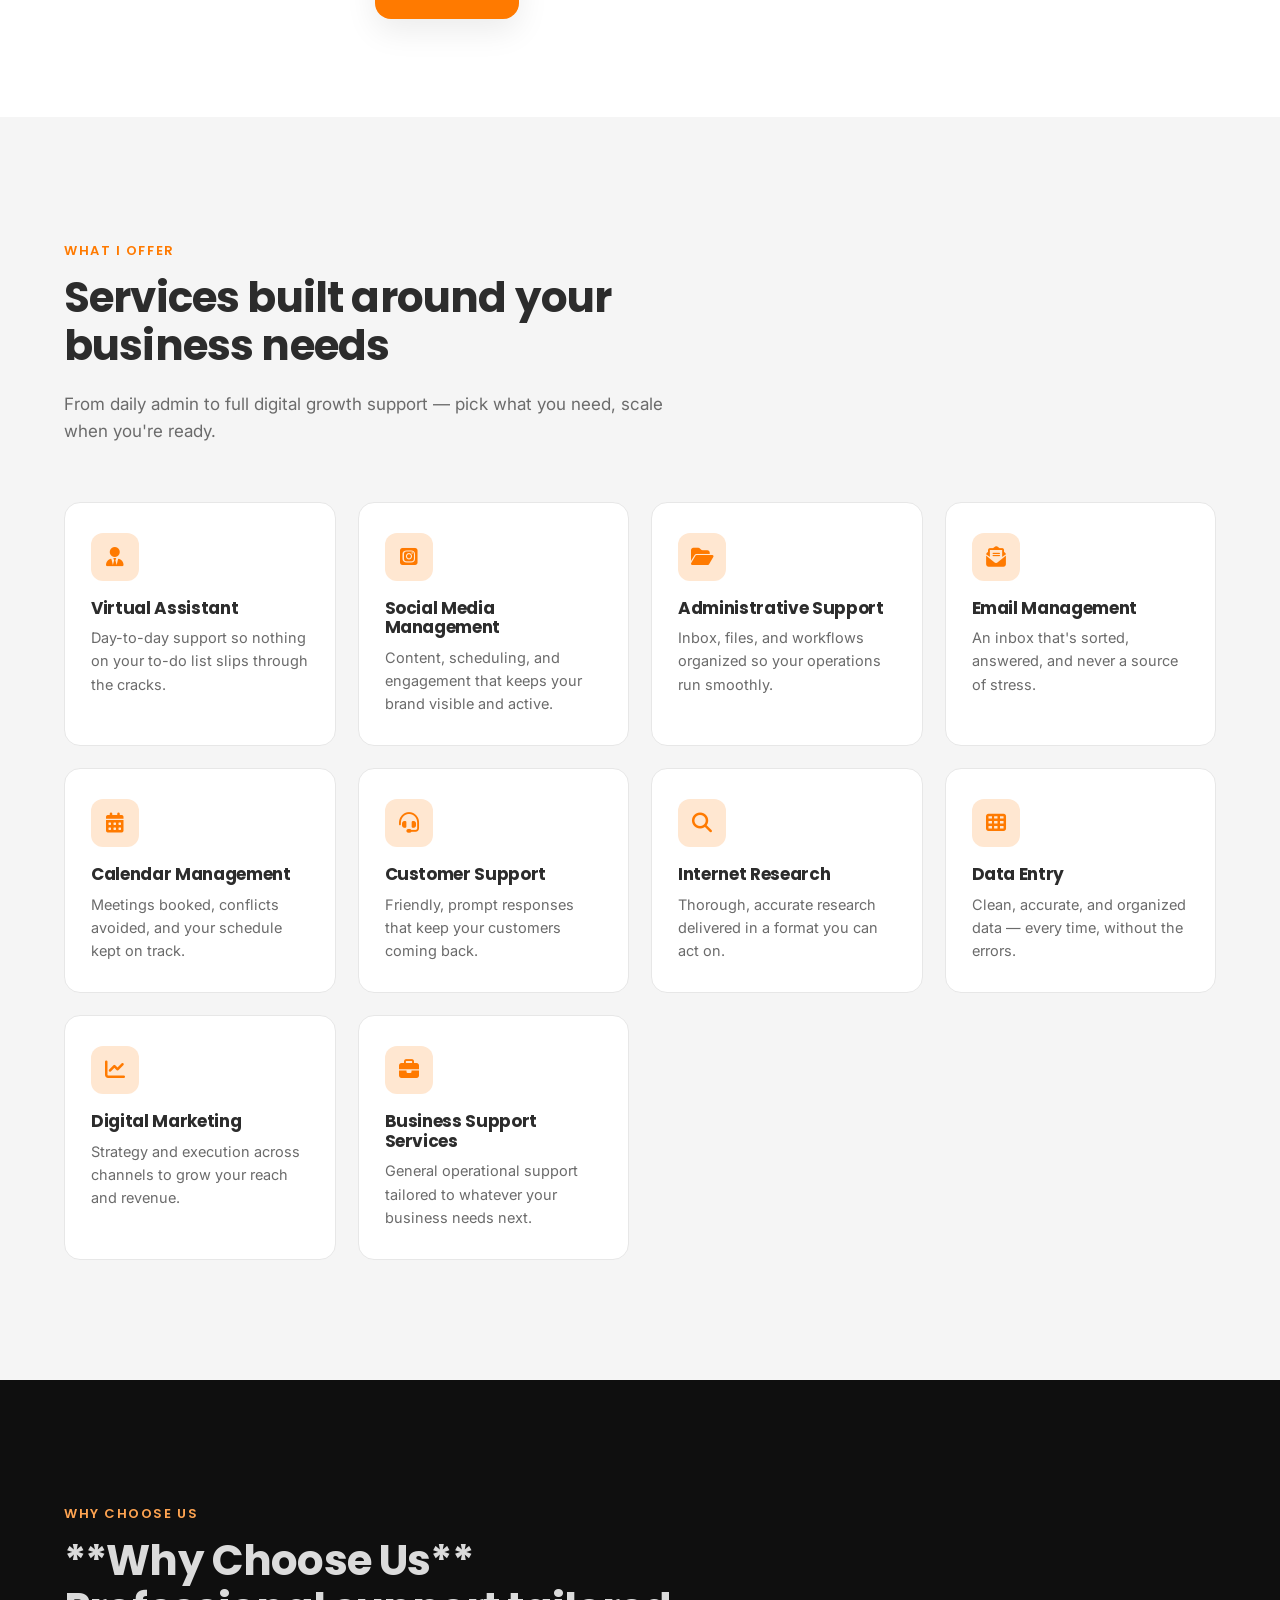
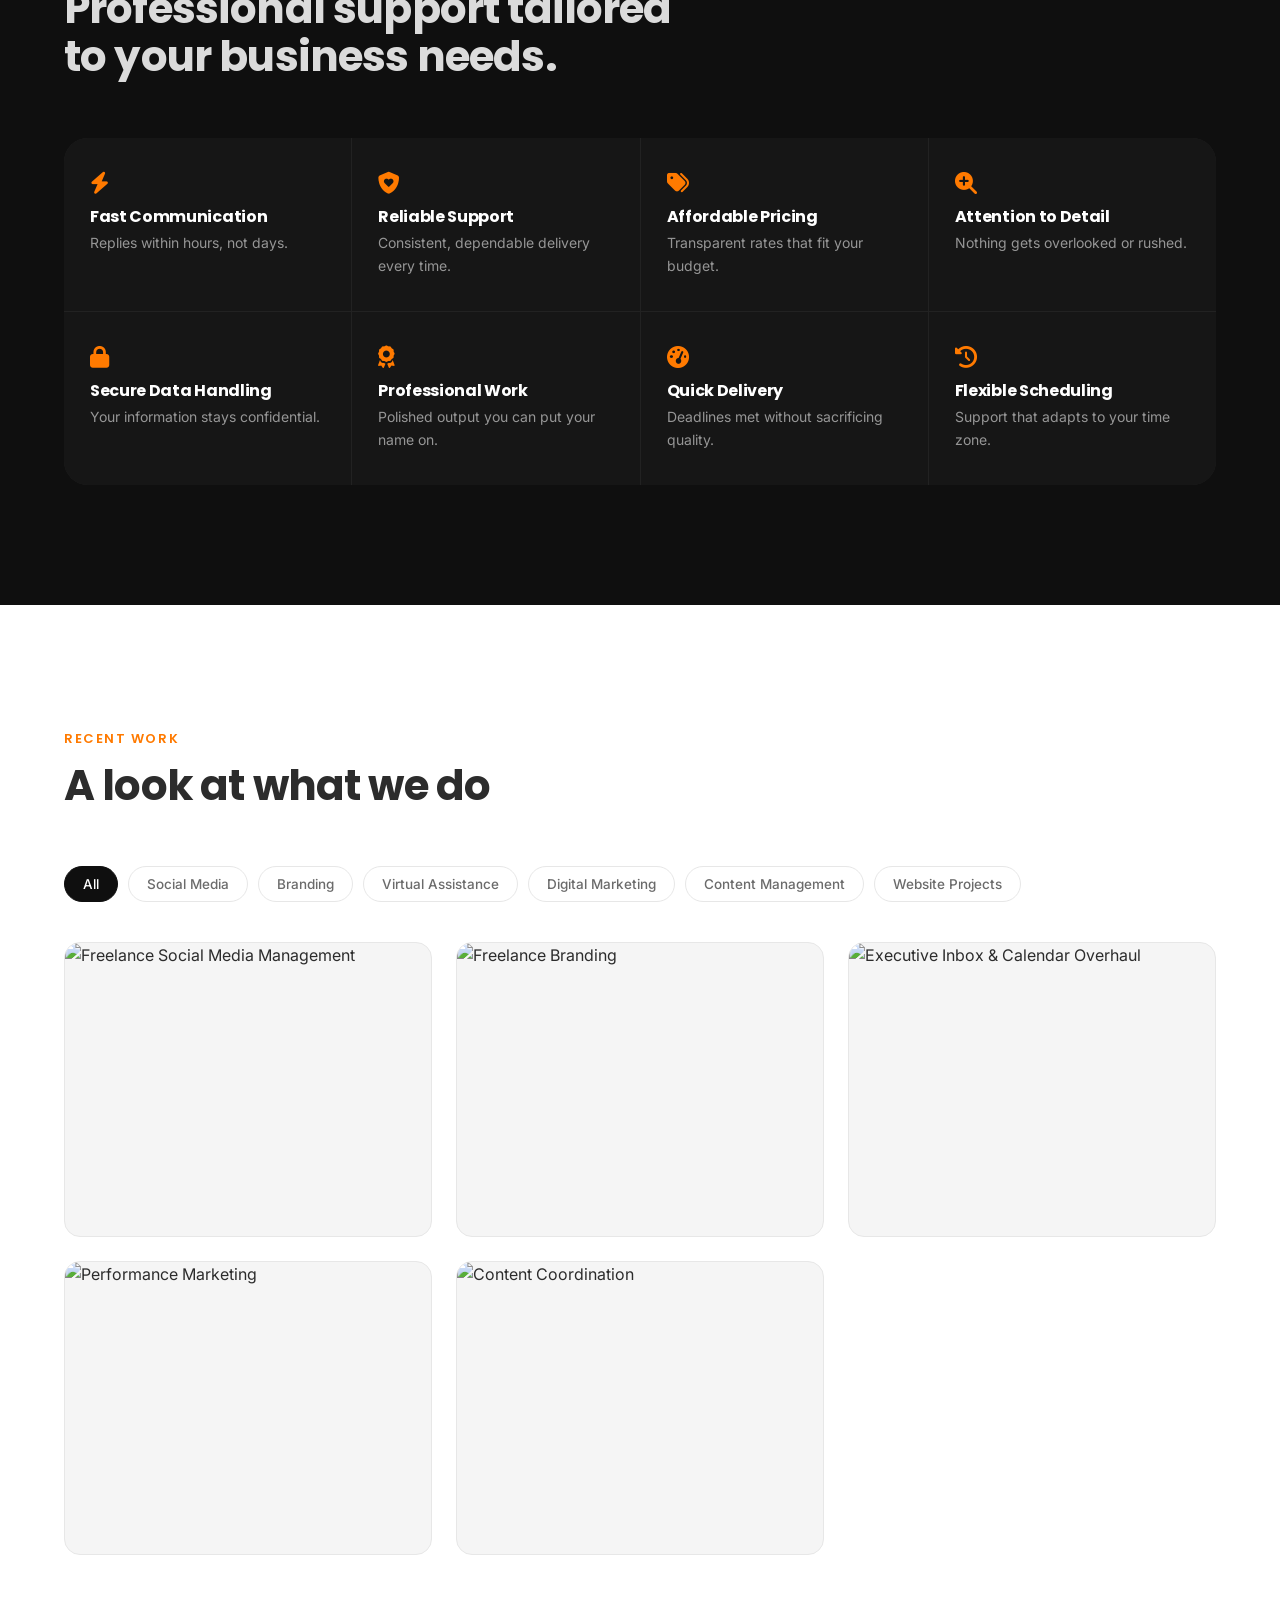
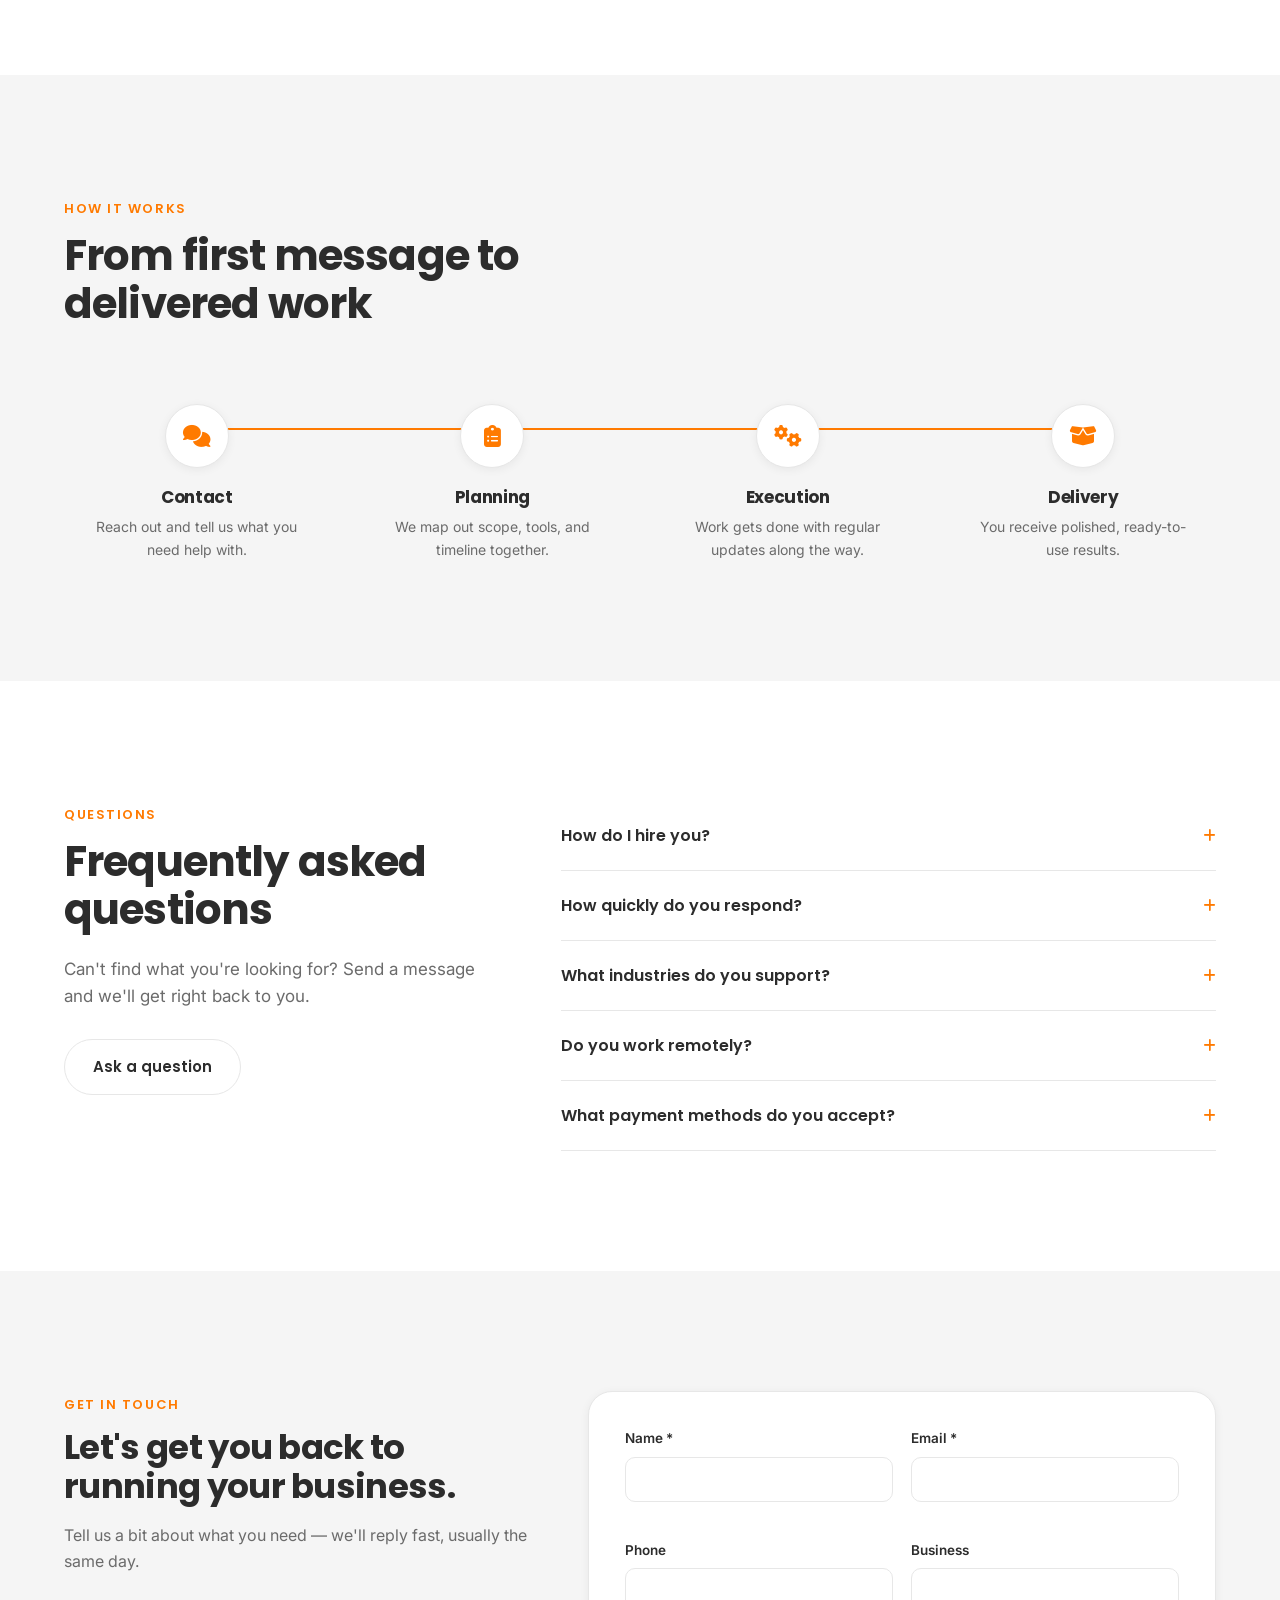
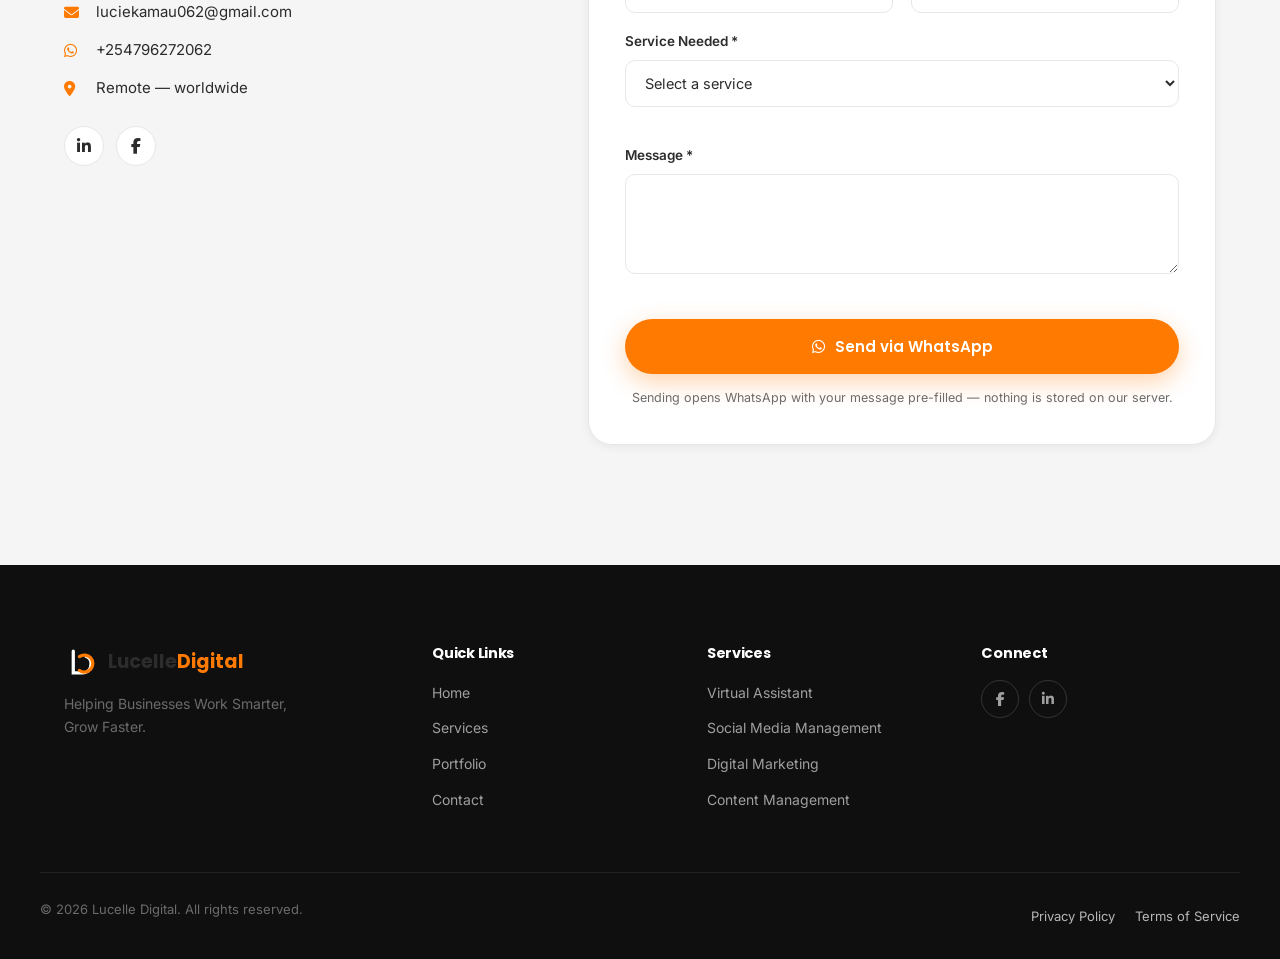
==== commit 8cd6744a: "Update print statement from 'Hello' to 'Goodbye'" ====
--- a/index.html
+++ b/index.html
@@ -1435,5 +1435,18 @@
 
 })();
 </script>
+  <!--Start of Tawk.to Script-->
+<script type="text/javascript">
+var Tawk_API=Tawk_API||{}, Tawk_LoadStart=new Date();
+(function(){
+var s1=document.createElement("script"),s0=document.getElementsByTagName("script")[0];
+s1.async=true;
+s1.src='https://embed.tawk.to/6a74ea9759a2951d42b7755f/1jvcb8od3';
+s1.charset='UTF-8';
+s1.setAttribute('crossorigin','*');
+s0.parentNode.insertBefore(s1,s0);
+})();
+</script>
+<!--End of Tawk.to Script-->
 </body>
 </html>
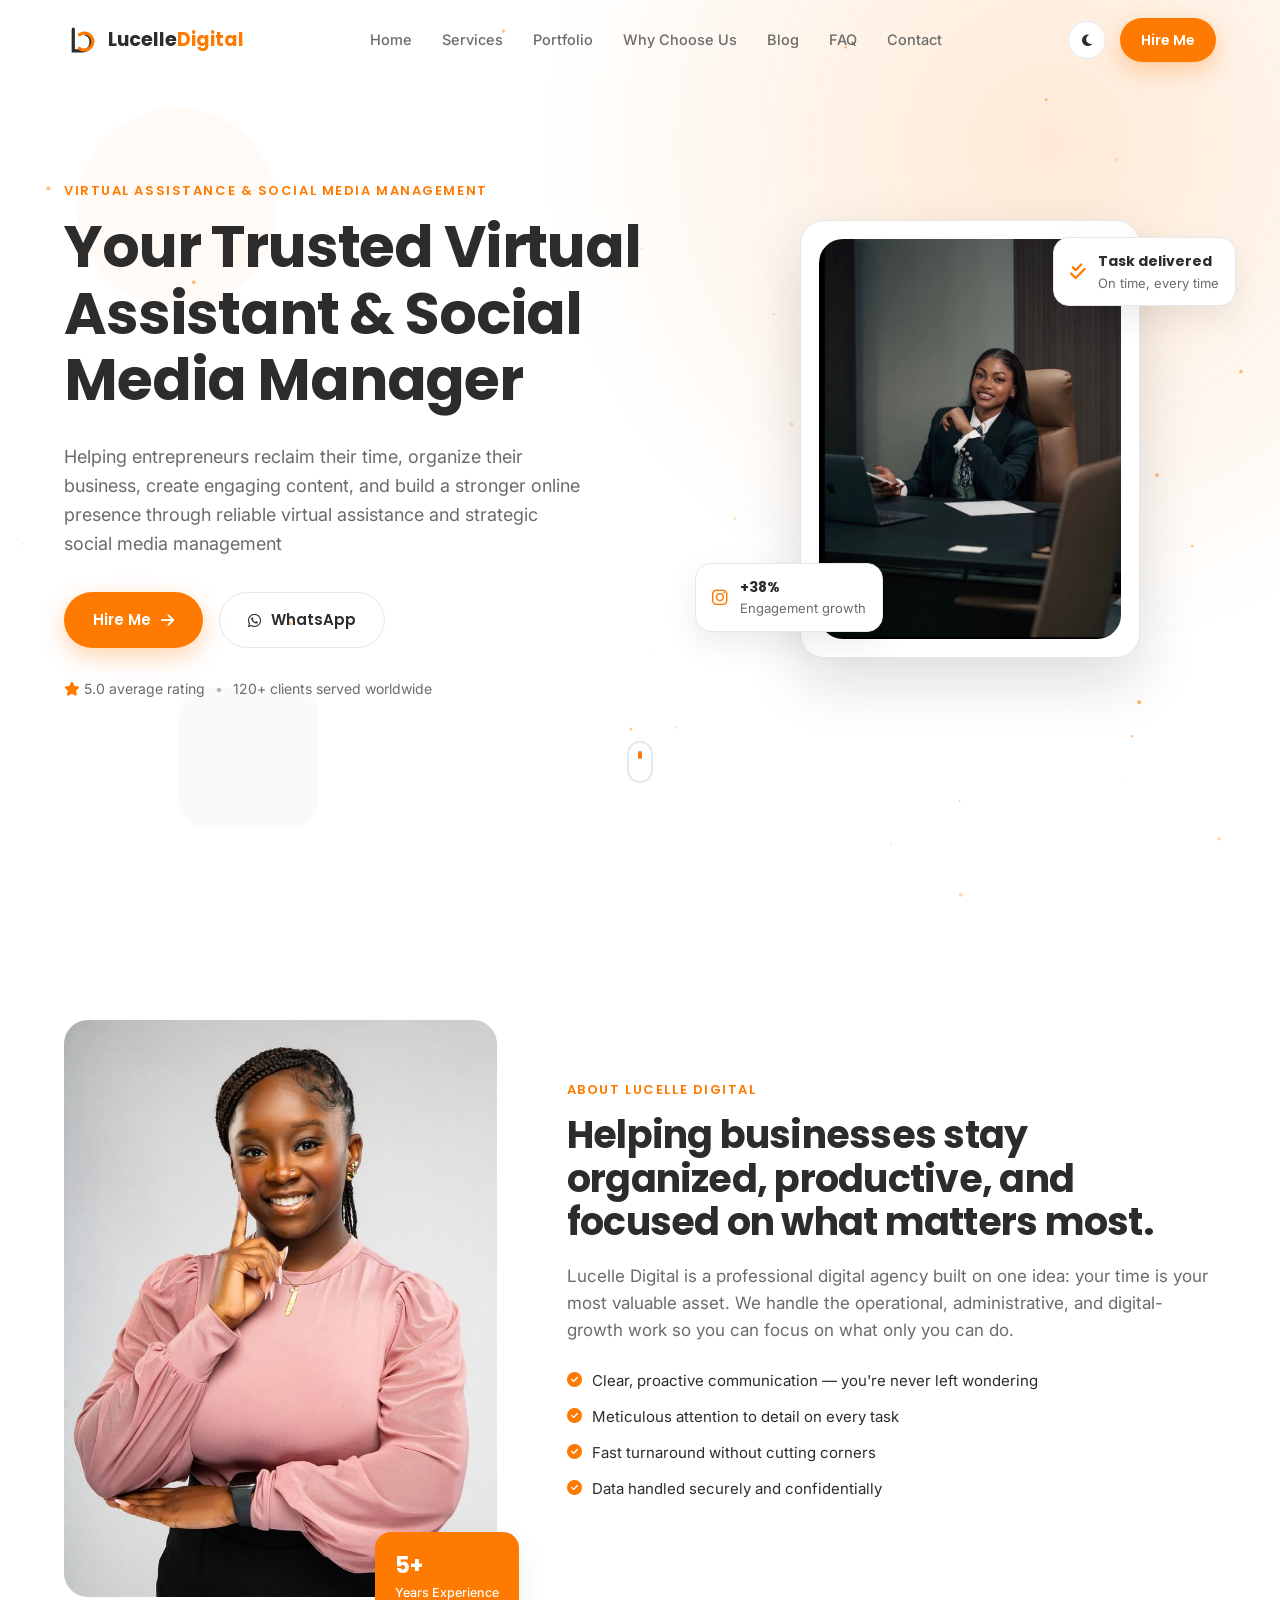
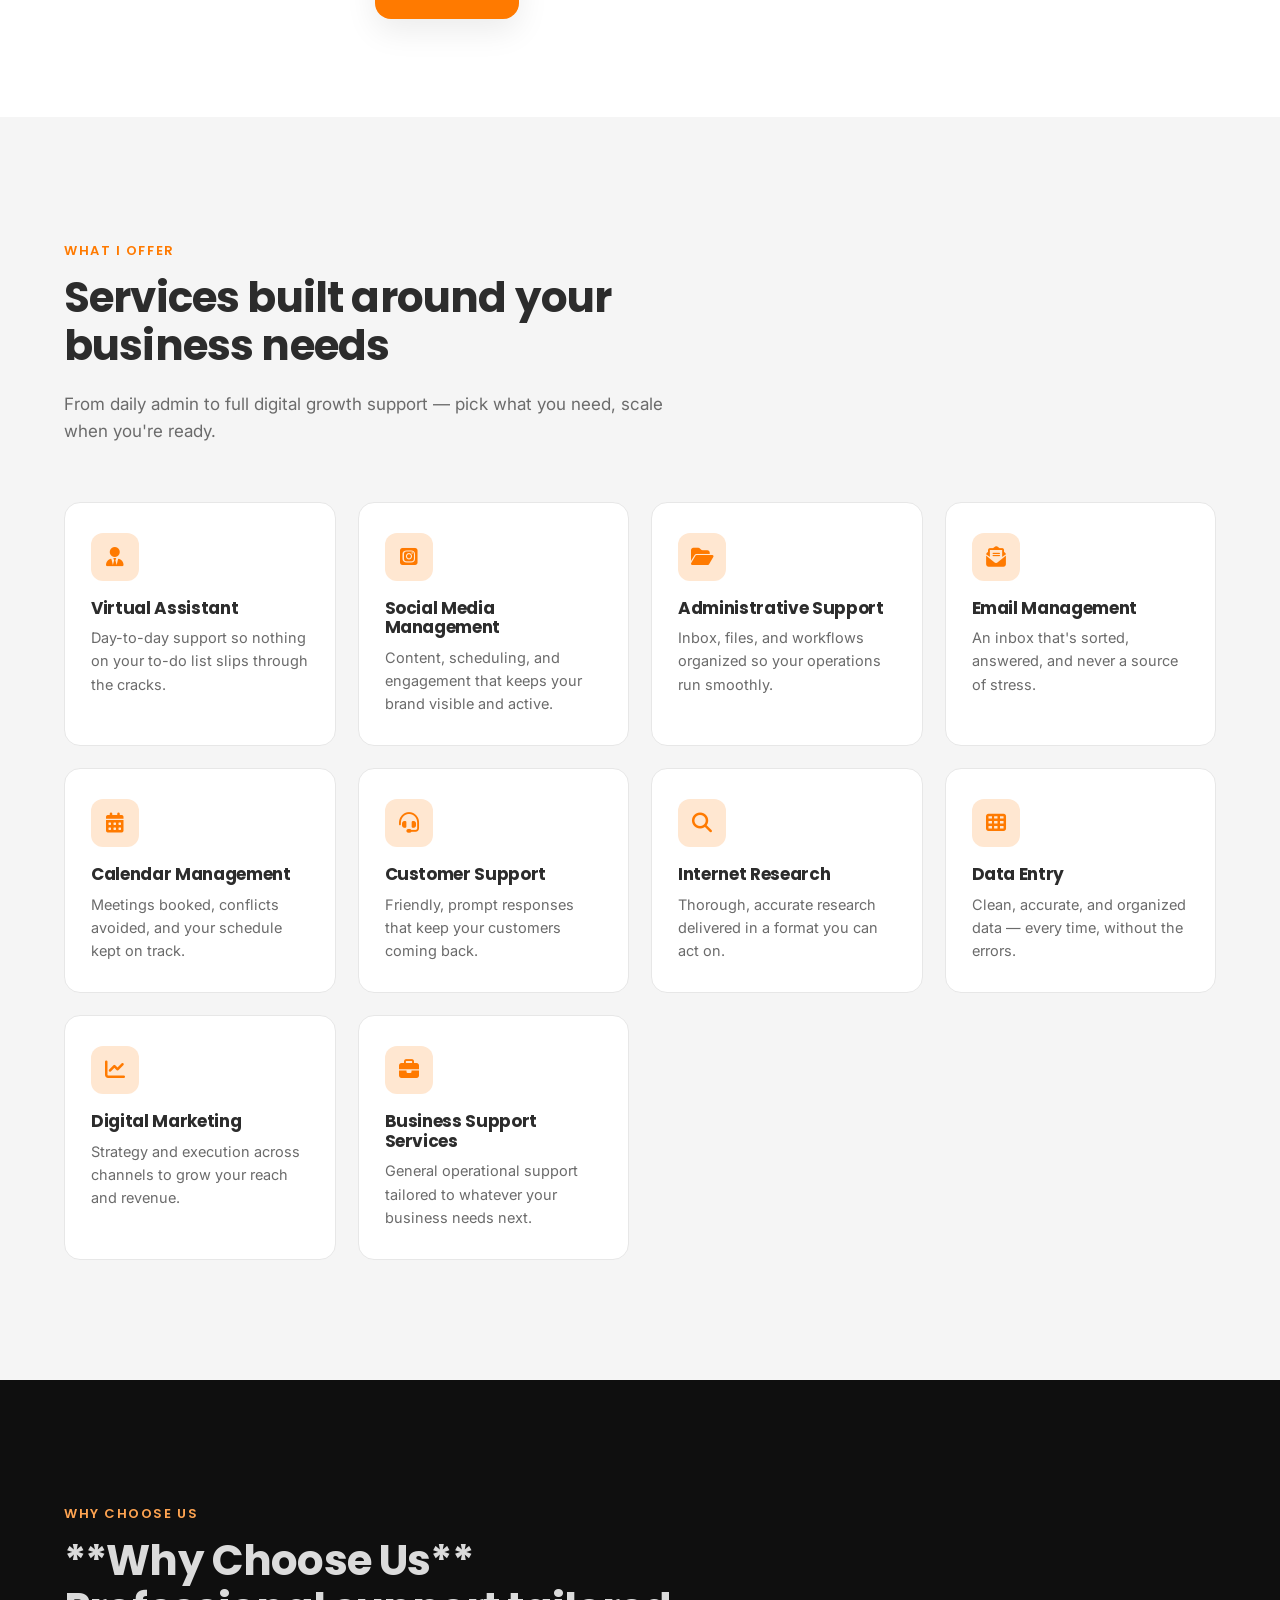
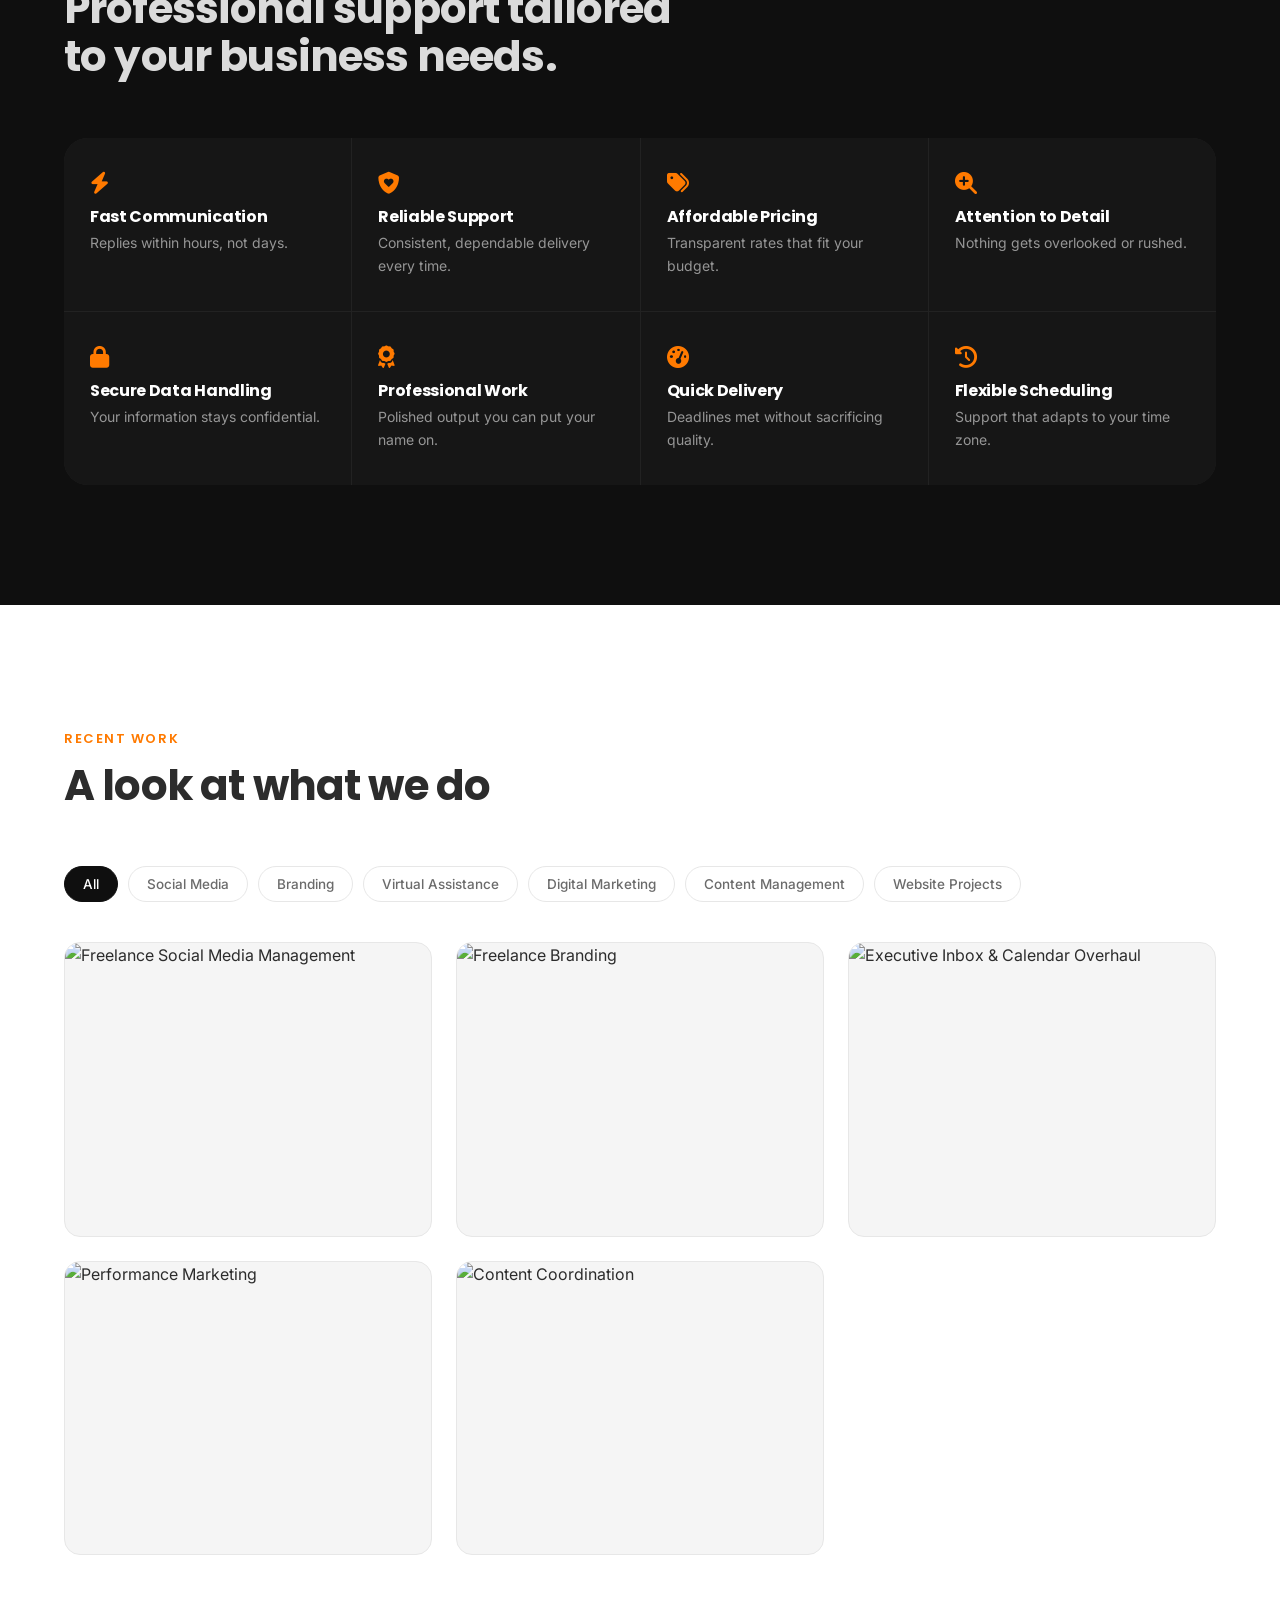
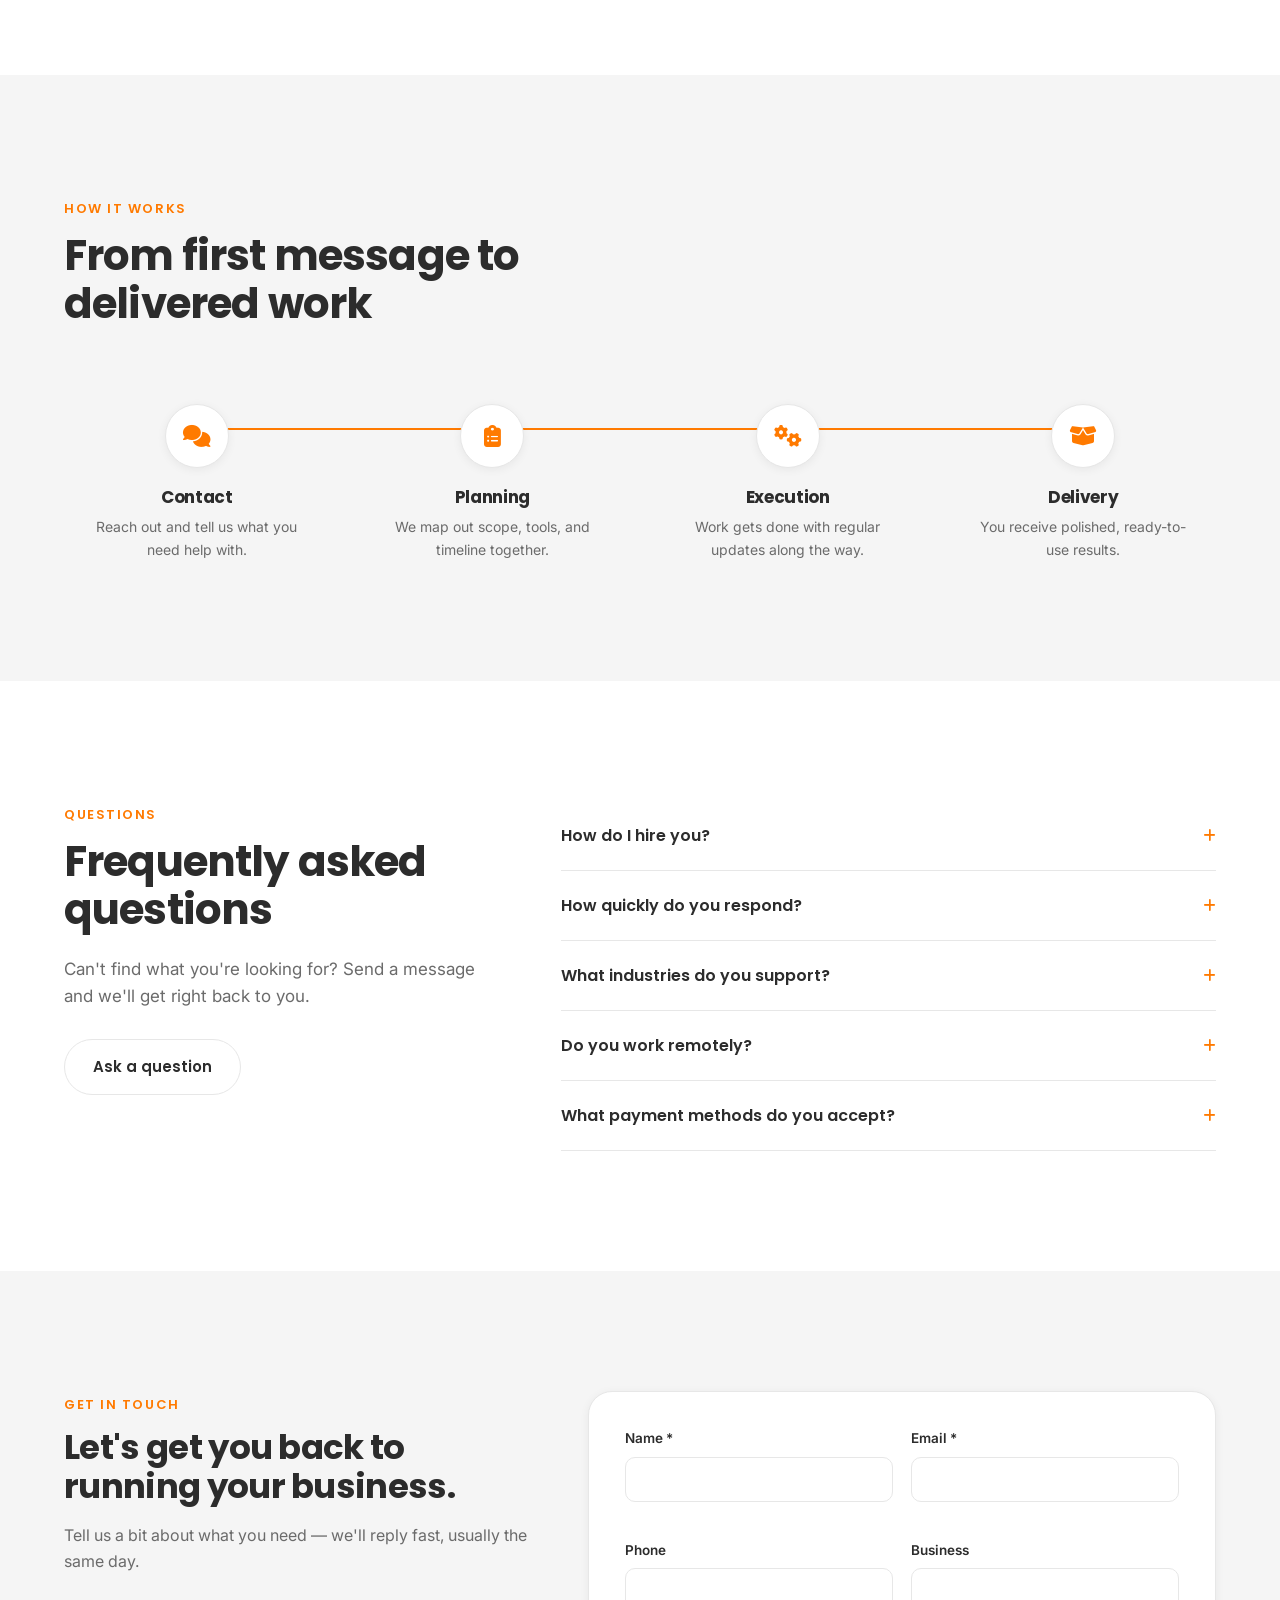
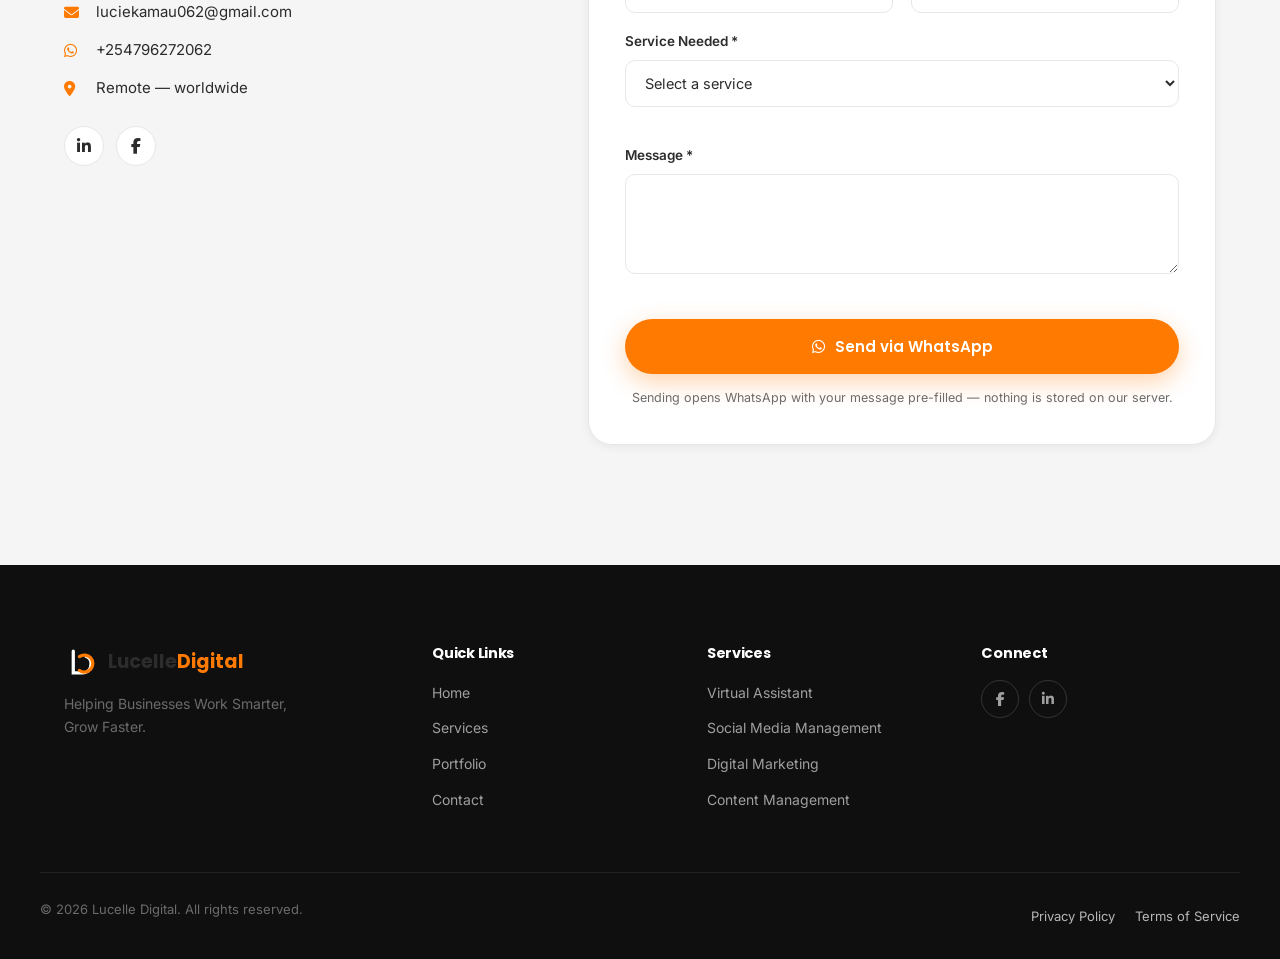
==== commit 4065773e: "Update greeting from 'Hello' to 'Goodbye'" ====
--- a/index.html
+++ b/index.html
@@ -1043,10 +1043,10 @@
   </div>
 </footer>
 
-<!-- Floating WhatsApp button -->
+<!-- Floating WhatsApp button >
 <a href="https://wa.me/254796272062?text=Hi%20Lucelle%20Digital!%20I%27d%20like%20to%20know%20more%20about%20your%20services." class="whatsapp-float" target="_blank" rel="noopener" aria-label="Chat on WhatsApp">
   <i class="fa-brands fa-whatsapp"></i>
-</a>
+</a-->
 
 <!-- Back to top -->
 <button class="back-to-top" id="backToTop" aria-label="Back to top"><i class="fa-solid fa-arrow-up"></i></button>
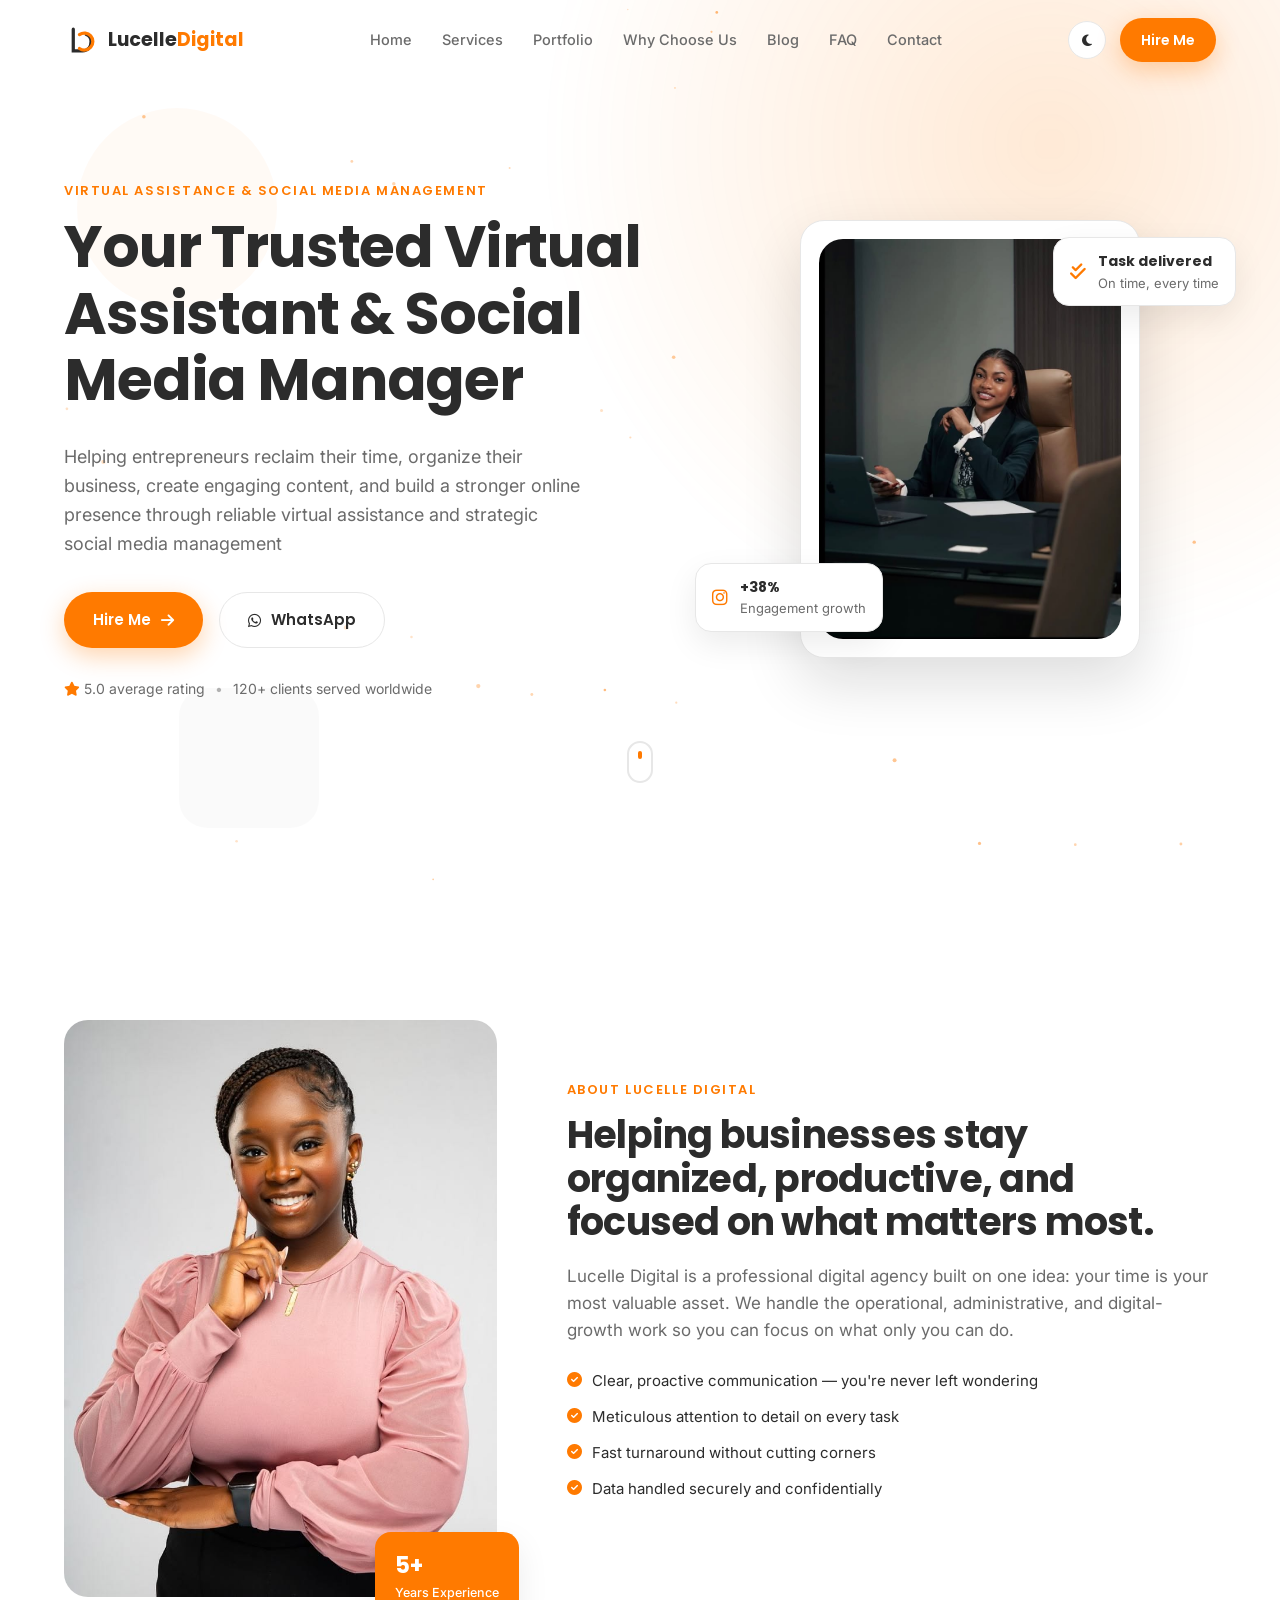
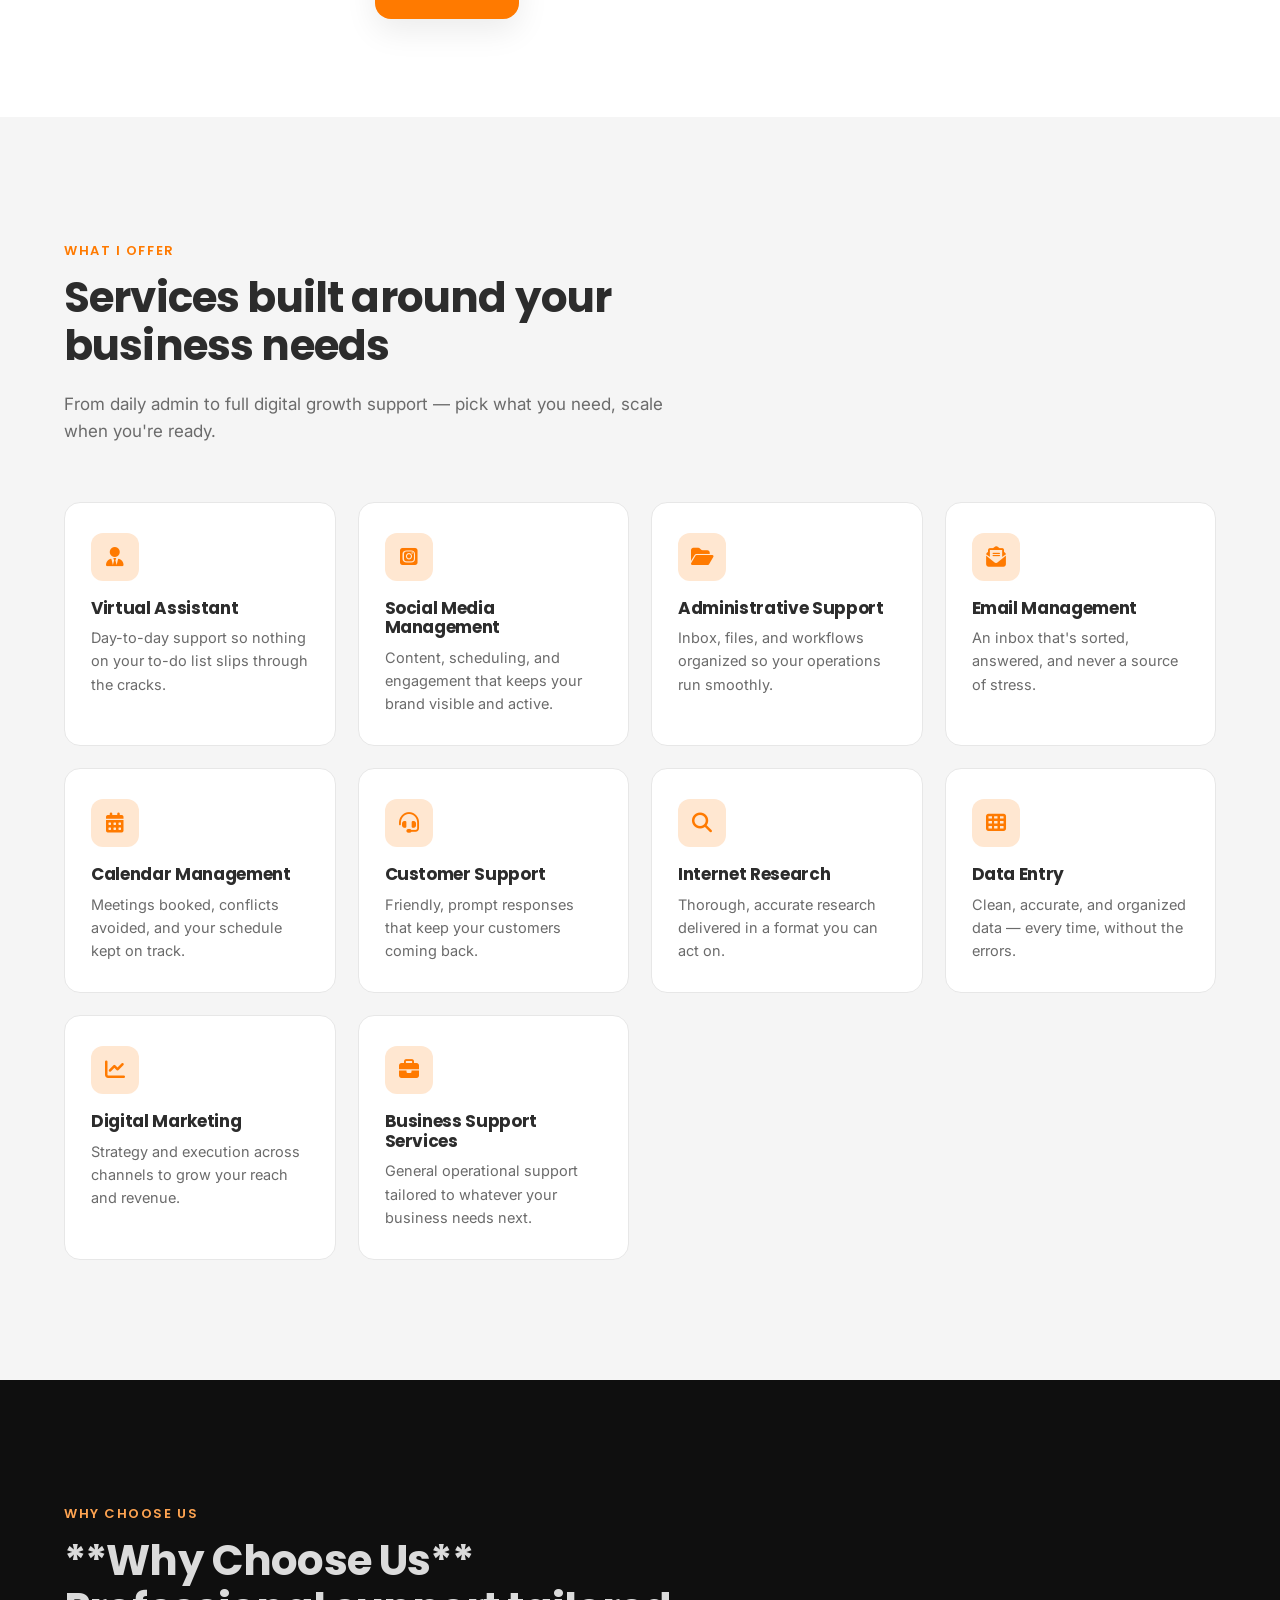
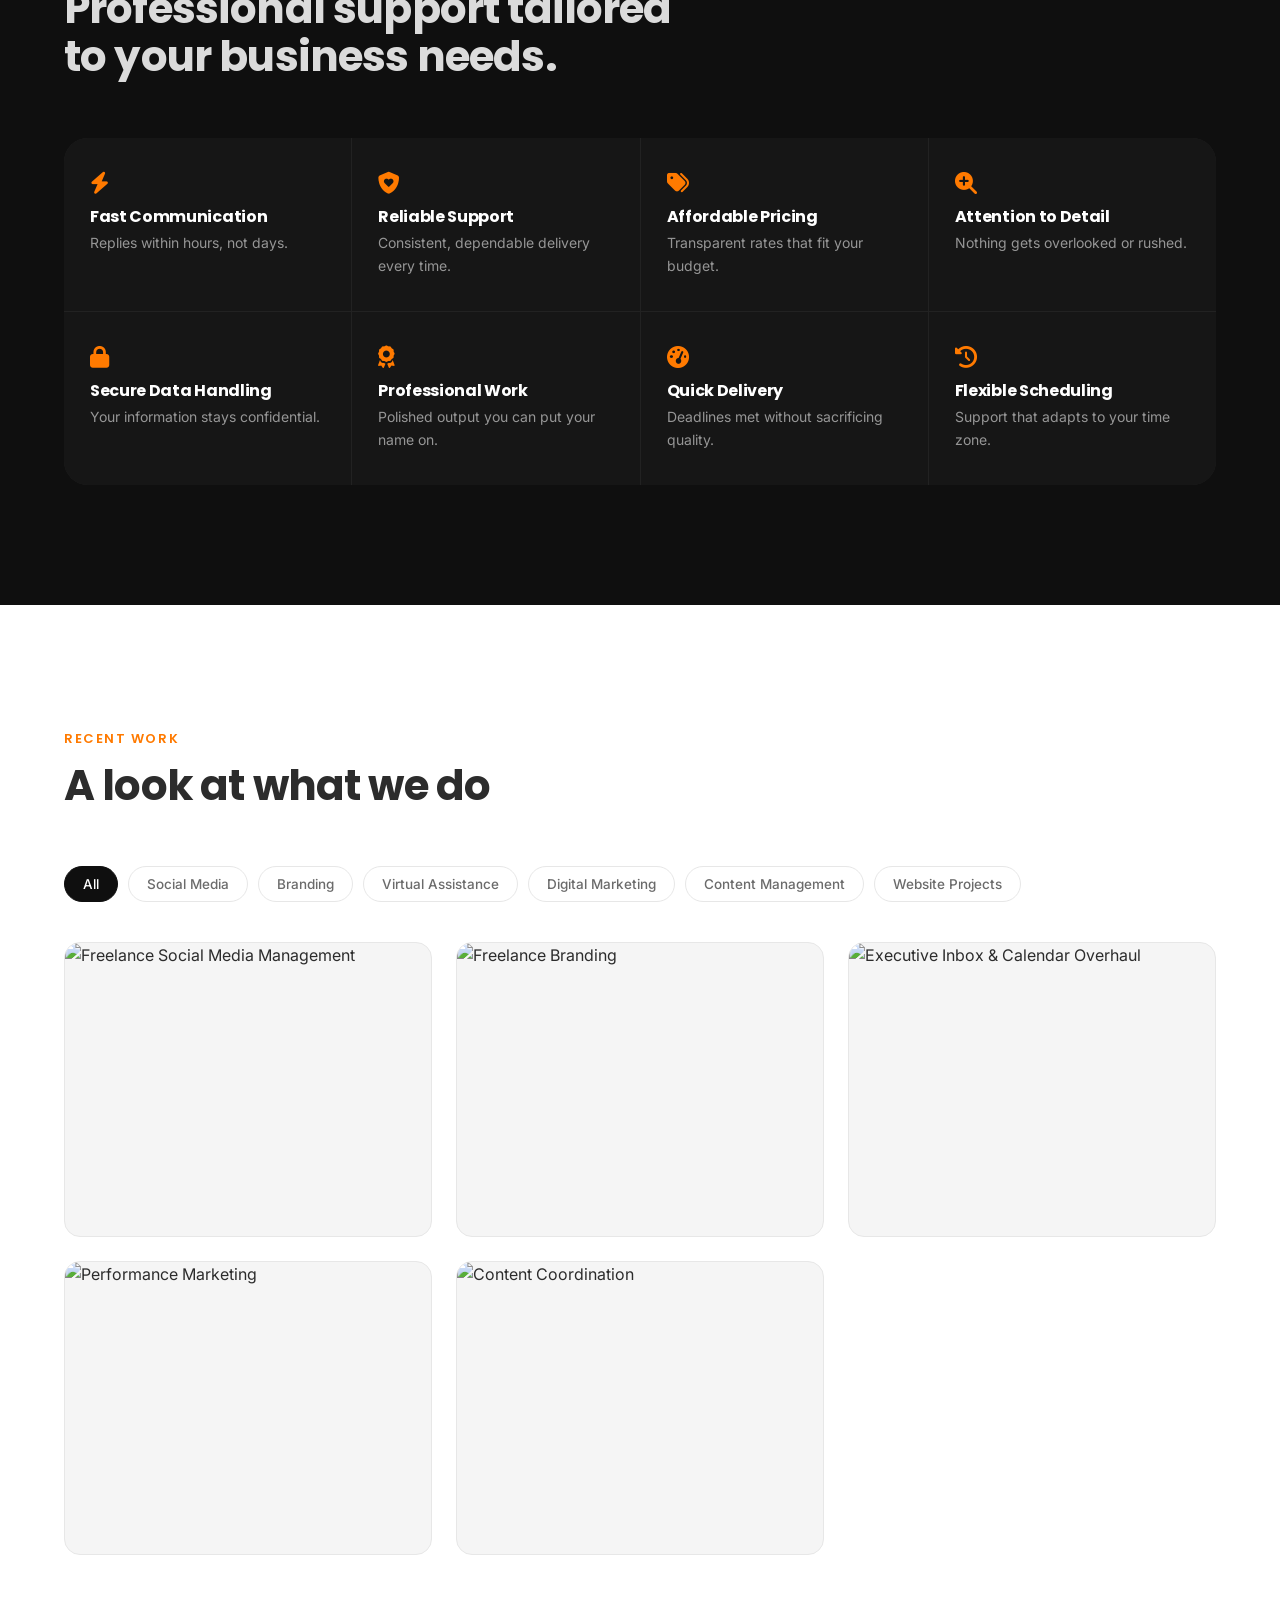
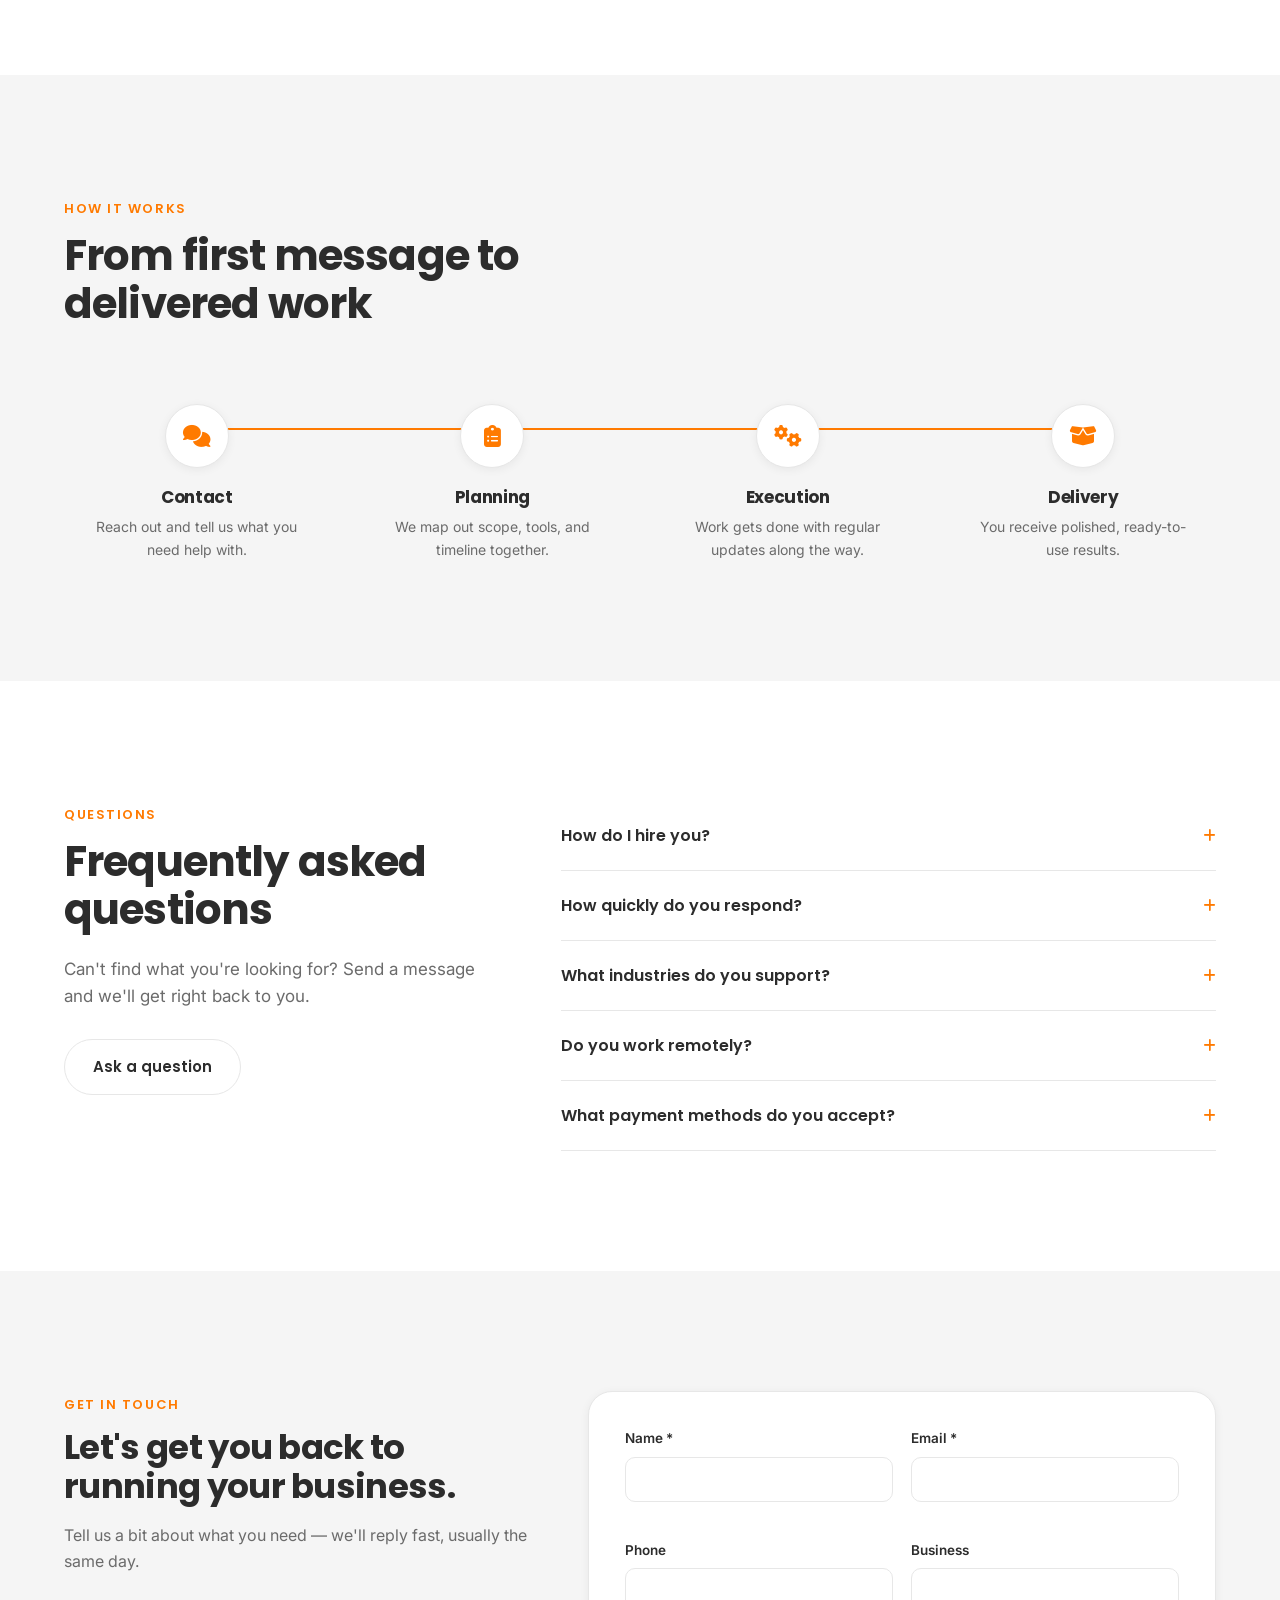
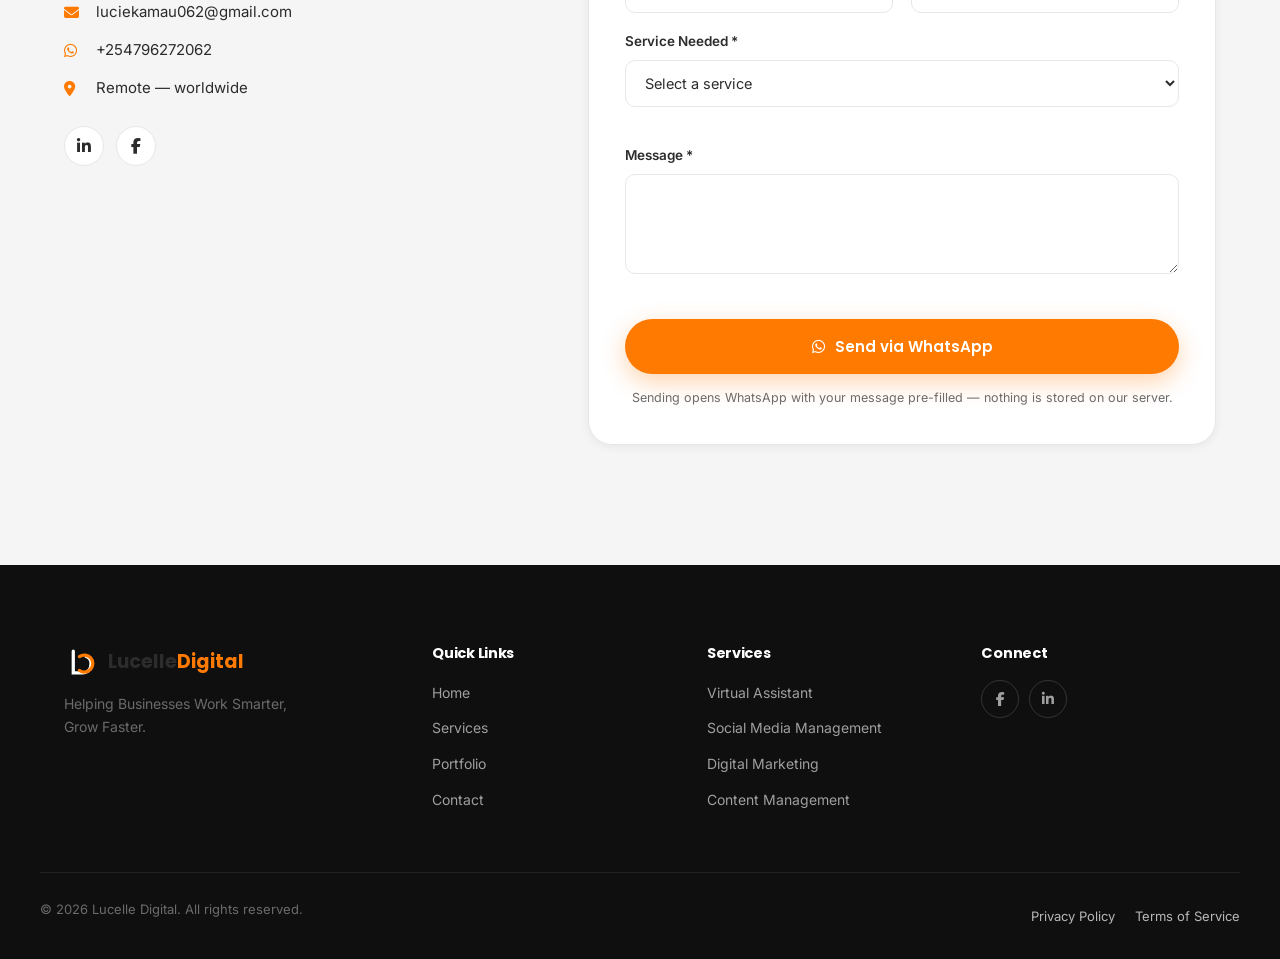
==== commit 73124f84: "Update print statement from 'Hello' to 'Goodbye'" ====
--- a/index.html
+++ b/index.html
@@ -517,7 +517,7 @@
 /* =========================================================
    FLOATING ELEMENTS
    ========================================================= */
-.whatsapp-float {
+/*.whatsapp-float {
   position: fixed; bottom: 26px; right: 26px; width: 58px; height: 58px; border-radius: 50%;
   background: var(--orange); color: #fff; display: flex; align-items: center; justify-content: center;
   font-size: 26px; box-shadow: 0 10px 28px rgba(255,122,0,0.4); z-index: 400; transition: transform .25s;
@@ -527,7 +527,7 @@
   animation: pulse 2.4s ease-out infinite; z-index: -1;
 }
 .whatsapp-float:hover { transform: scale(1.08); }
-@keyframes pulse { 0% { transform: scale(1); opacity: .5; } 100% { transform: scale(1.9); opacity: 0; } }
+@keyframes pulse { 0% { transform: scale(1); opacity: .5; } 100% { transform: scale(1.9); opacity: 0; } }*/
 
 .back-to-top {
   position: fixed; bottom: 26px; right: 96px; width: 46px; height: 46px; border-radius: 50%;
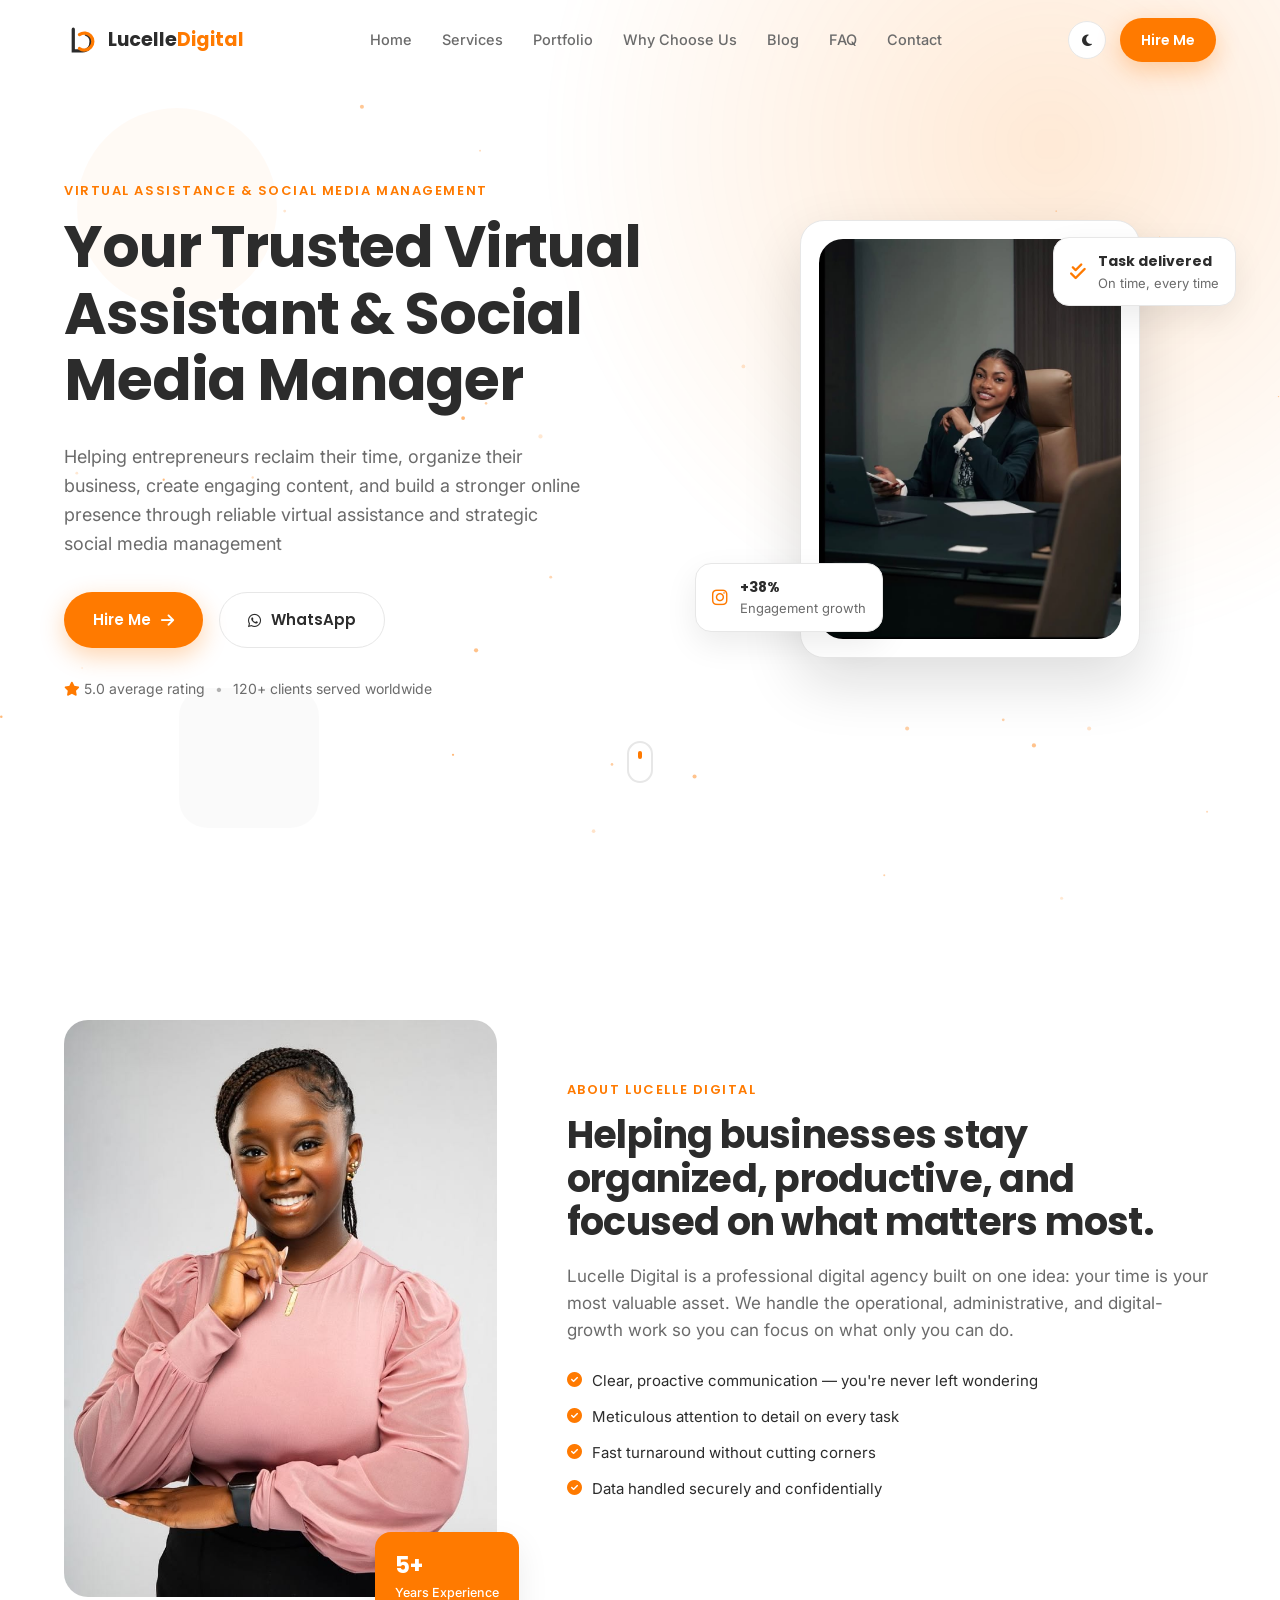
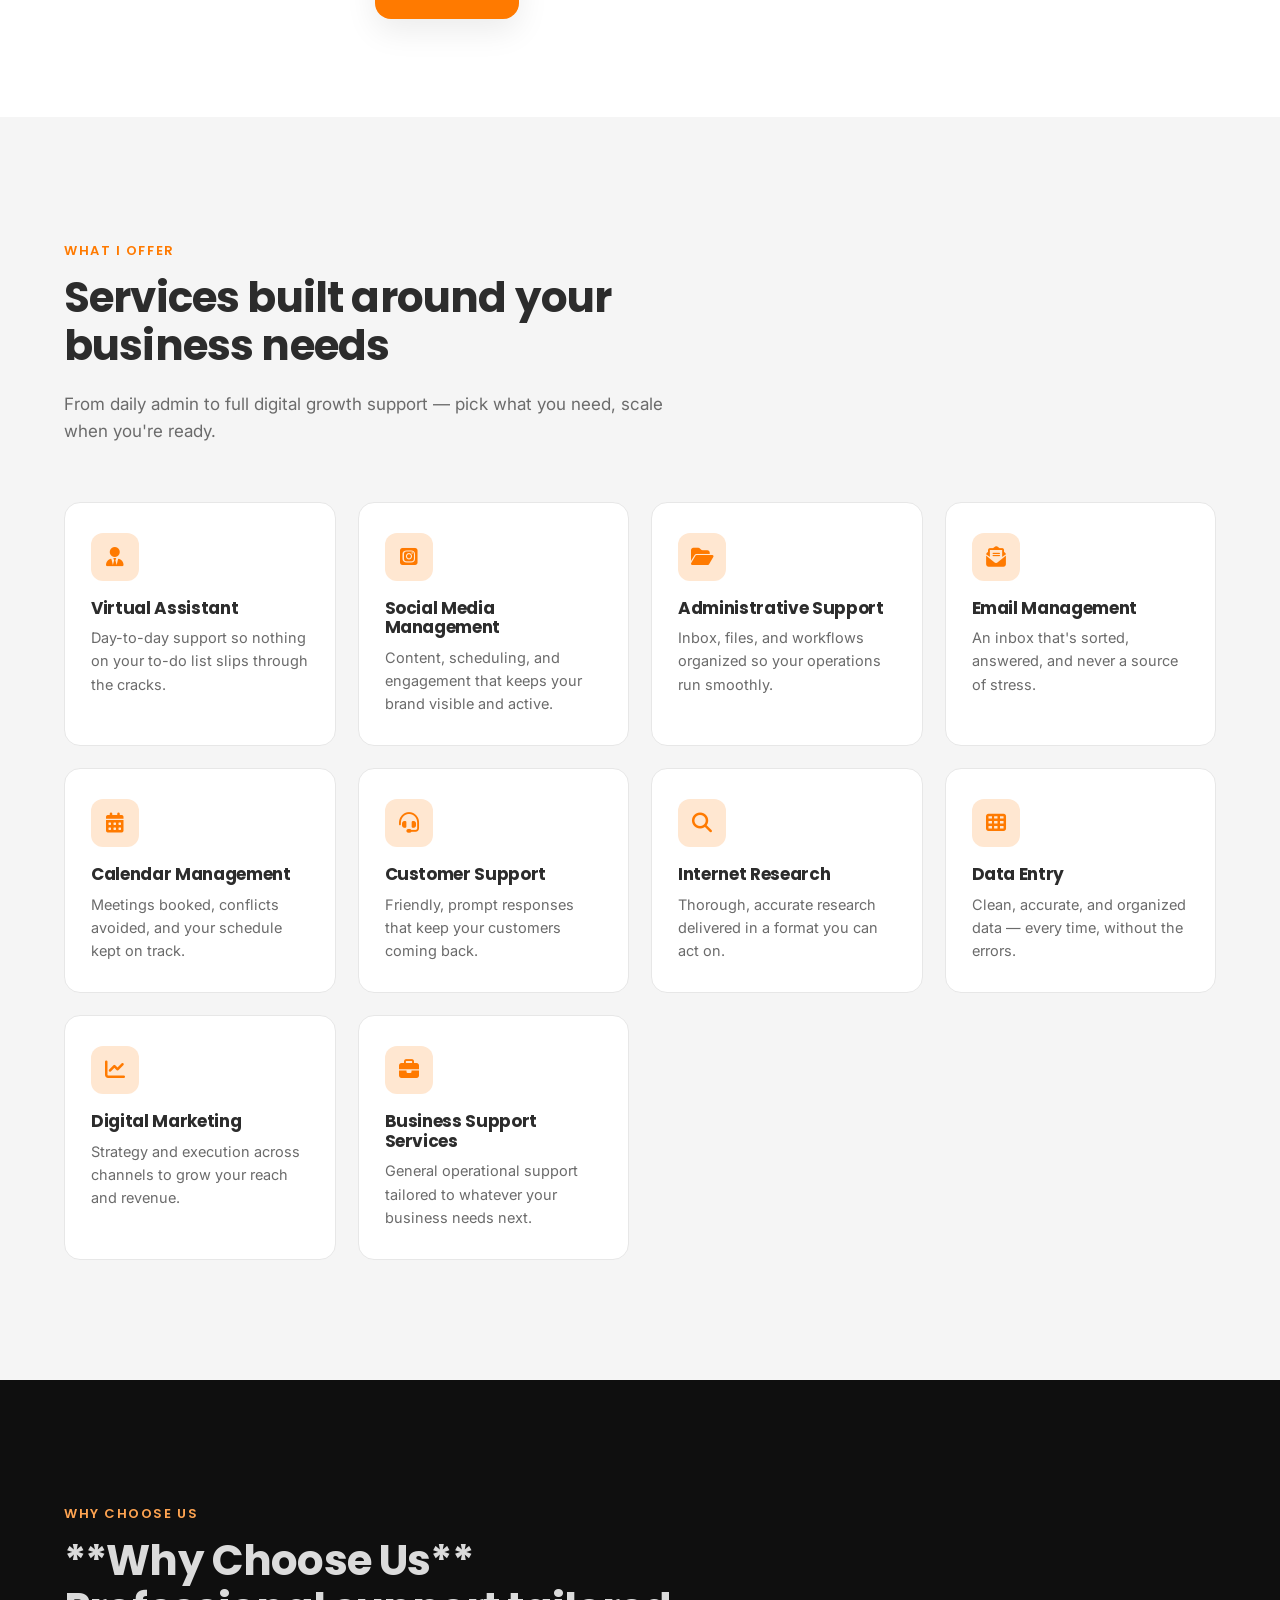
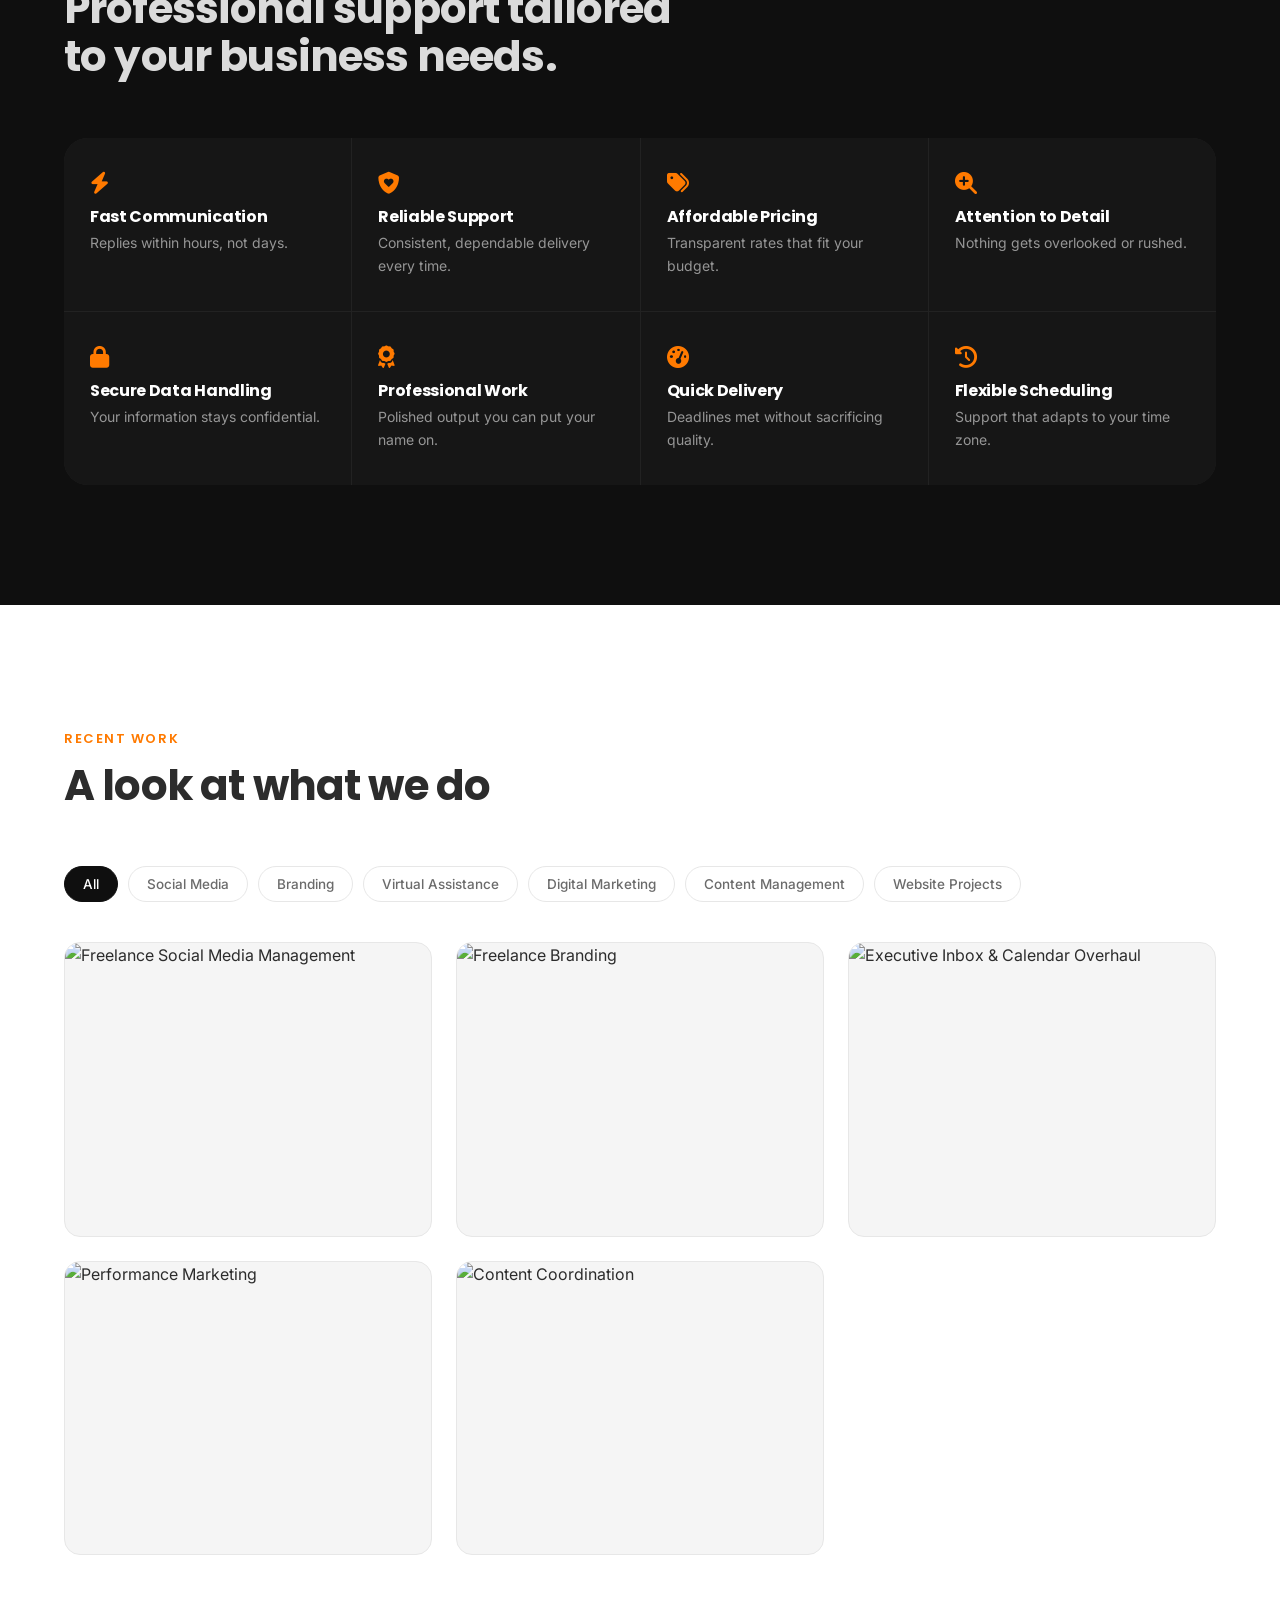
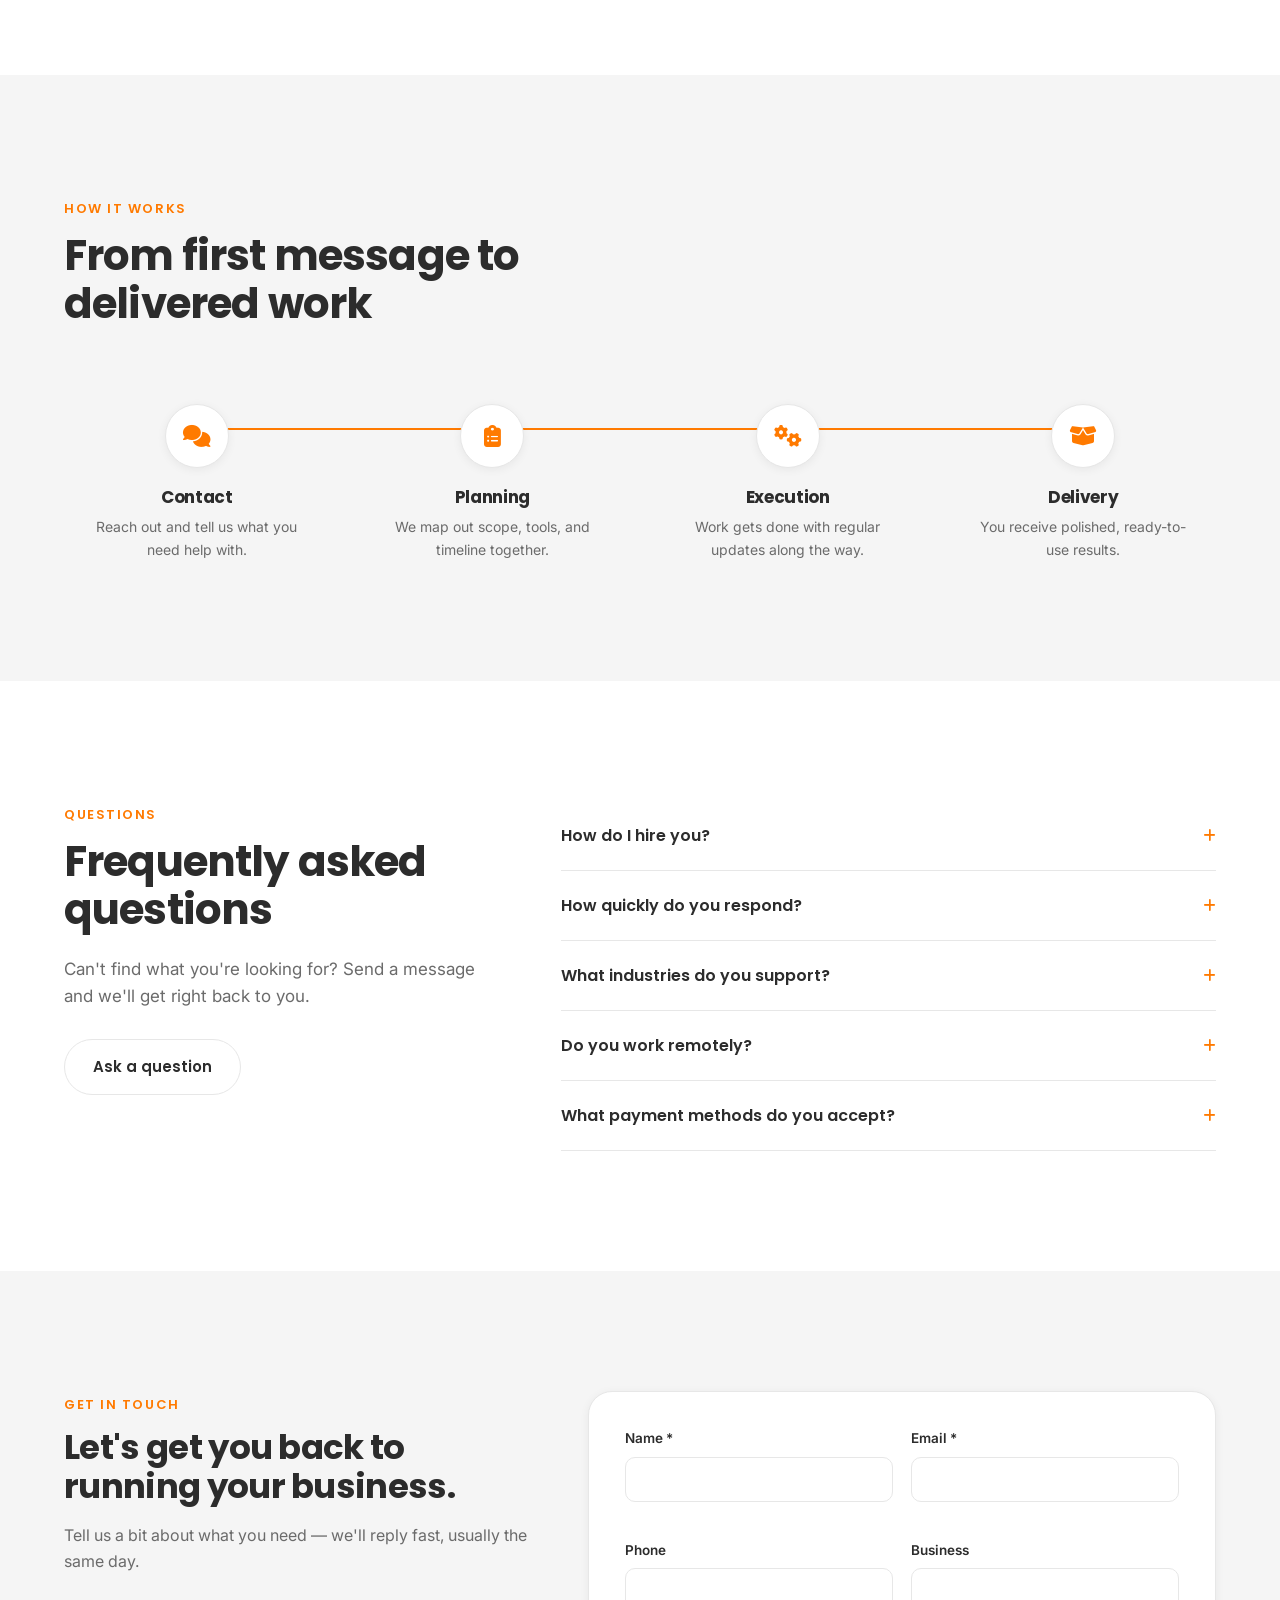
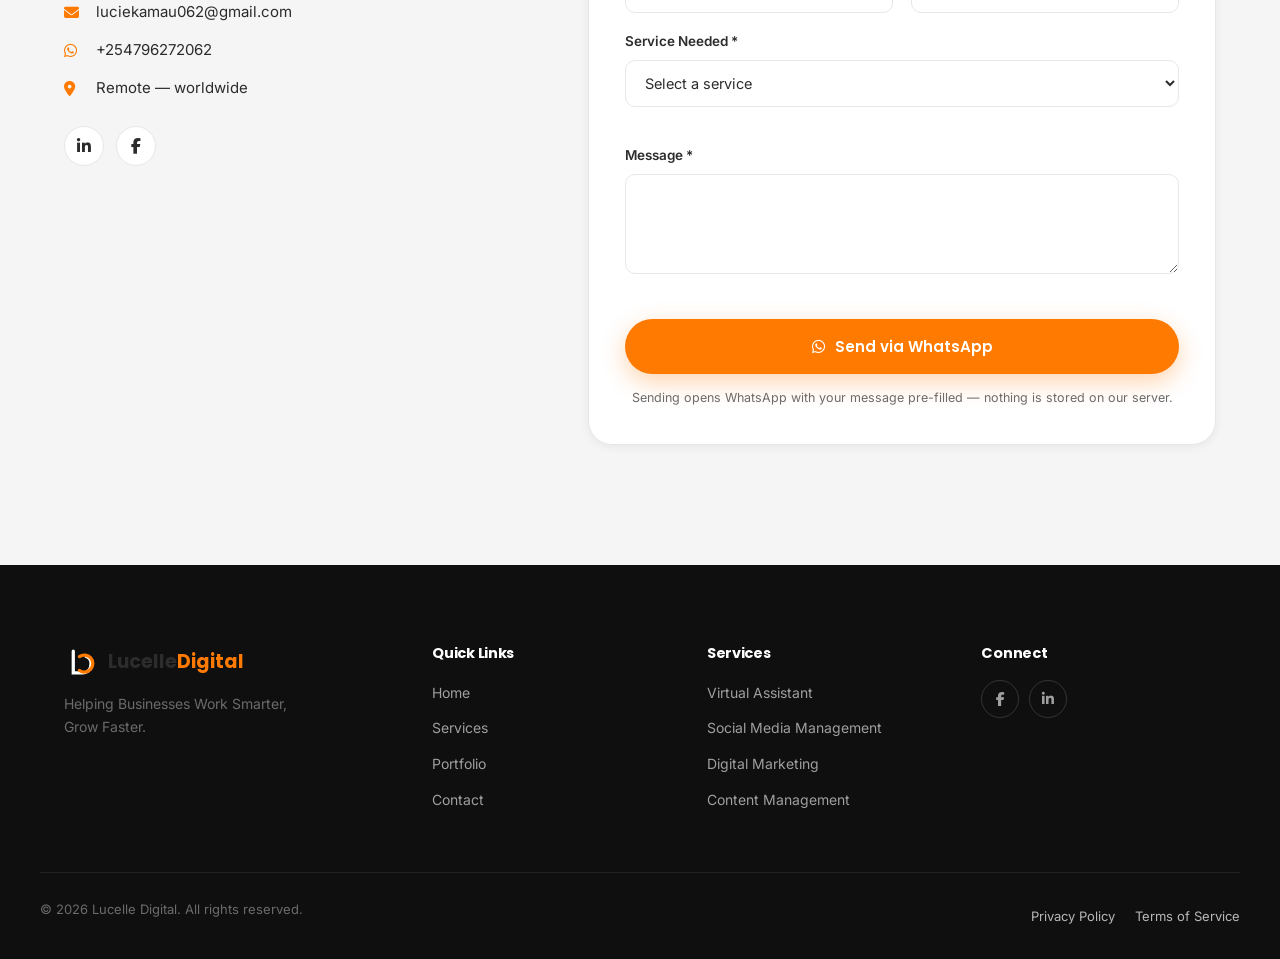
==== commit f0fed506: "Update print statement from 'Hello' to 'Goodbye'" ====
--- a/index.html
+++ b/index.html
@@ -1441,7 +1441,7 @@
 (function(){
 var s1=document.createElement("script"),s0=document.getElementsByTagName("script")[0];
 s1.async=true;
-s1.src='https://embed.tawk.to/6a74ea9759a2951d42b7755f/1jvcb8od3';
+s1.src='https://embed.tawk.to/6a7618c4941ab01d456d7b43/1jvel1gc7';
 s1.charset='UTF-8';
 s1.setAttribute('crossorigin','*');
 s0.parentNode.insertBefore(s1,s0);
